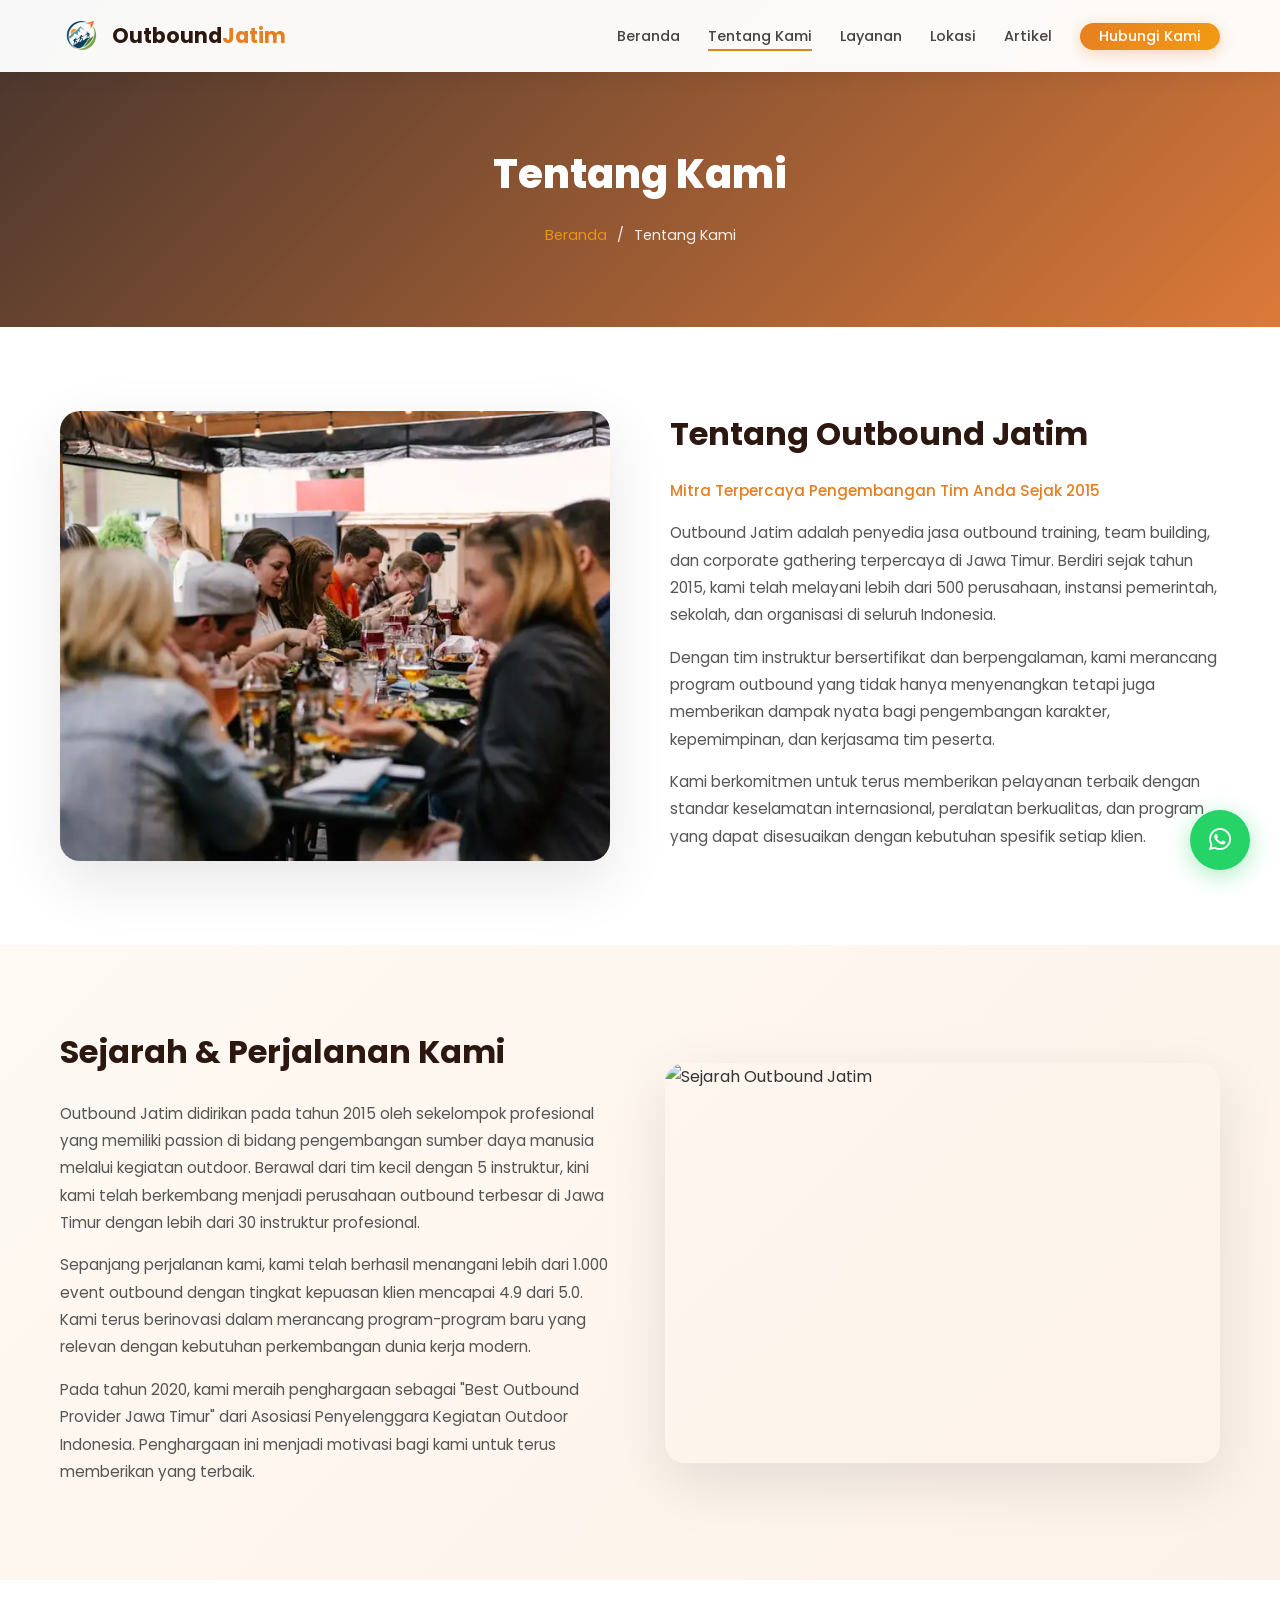
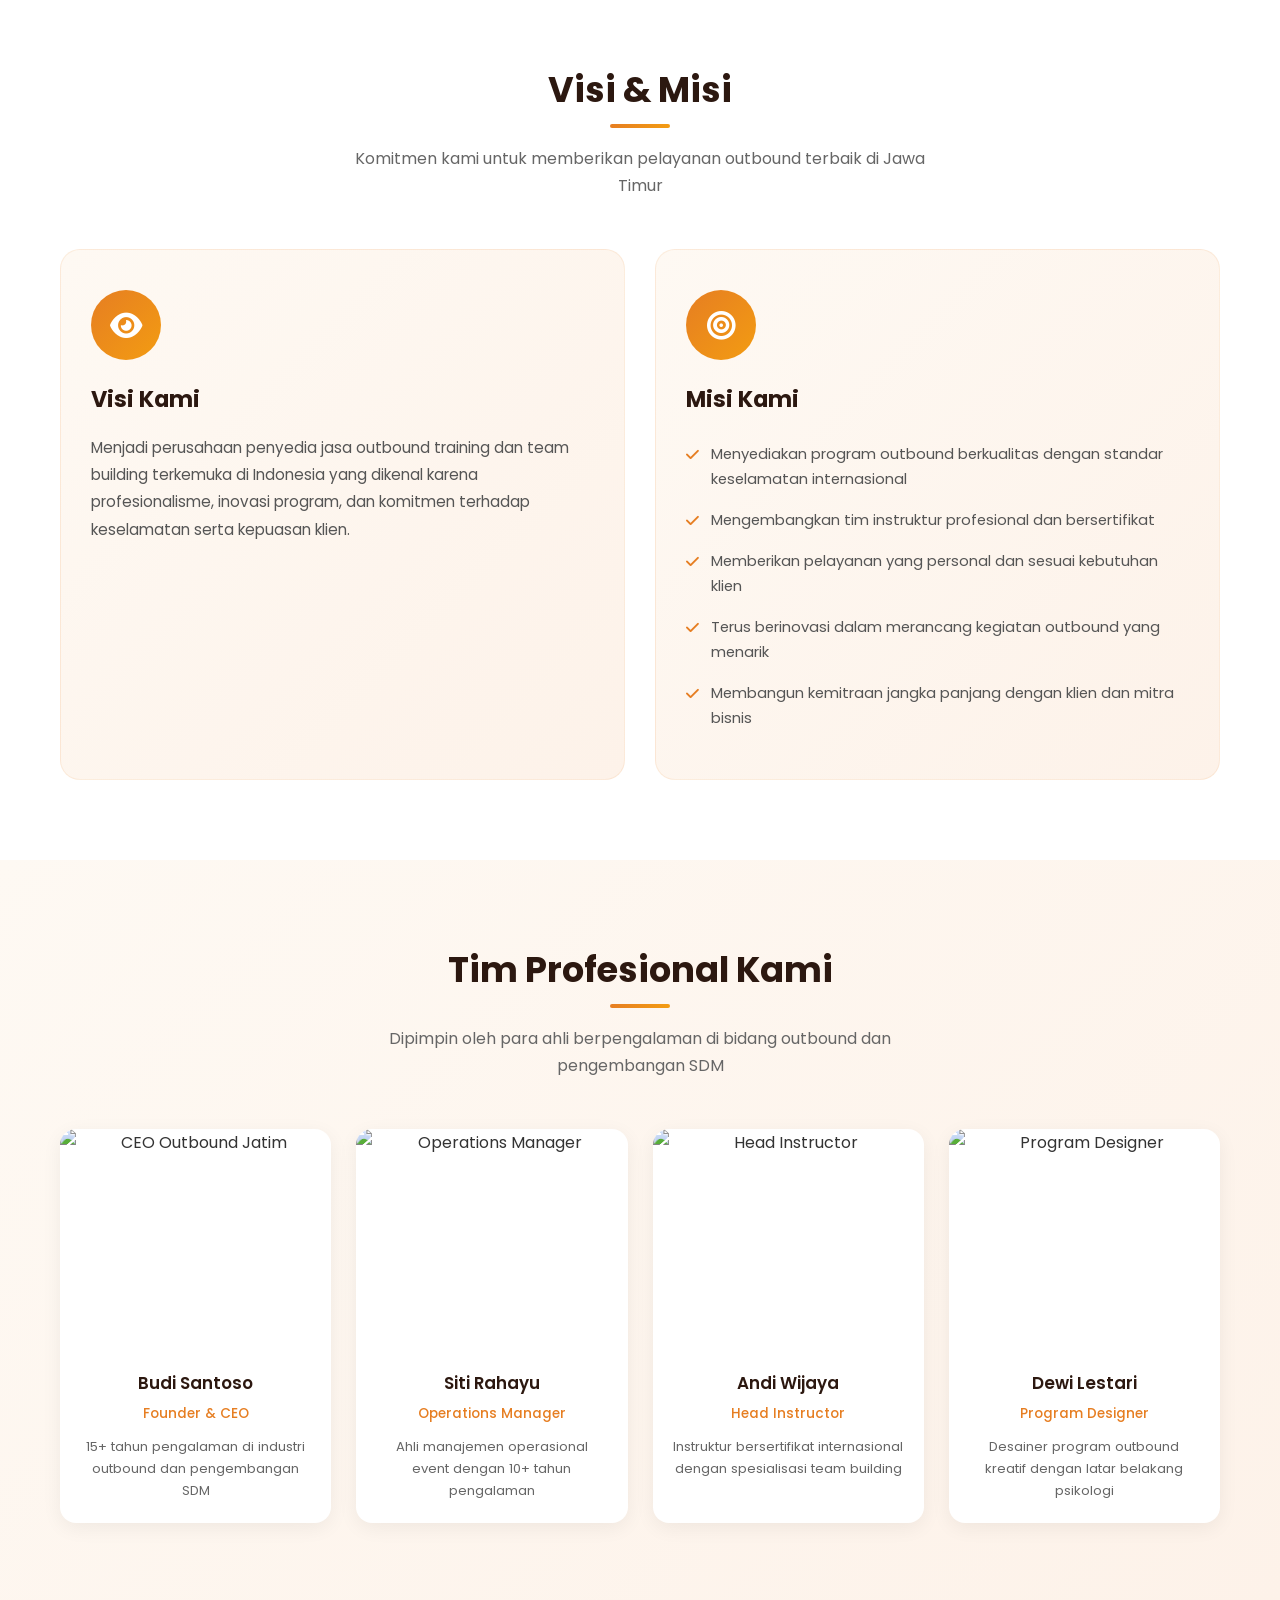
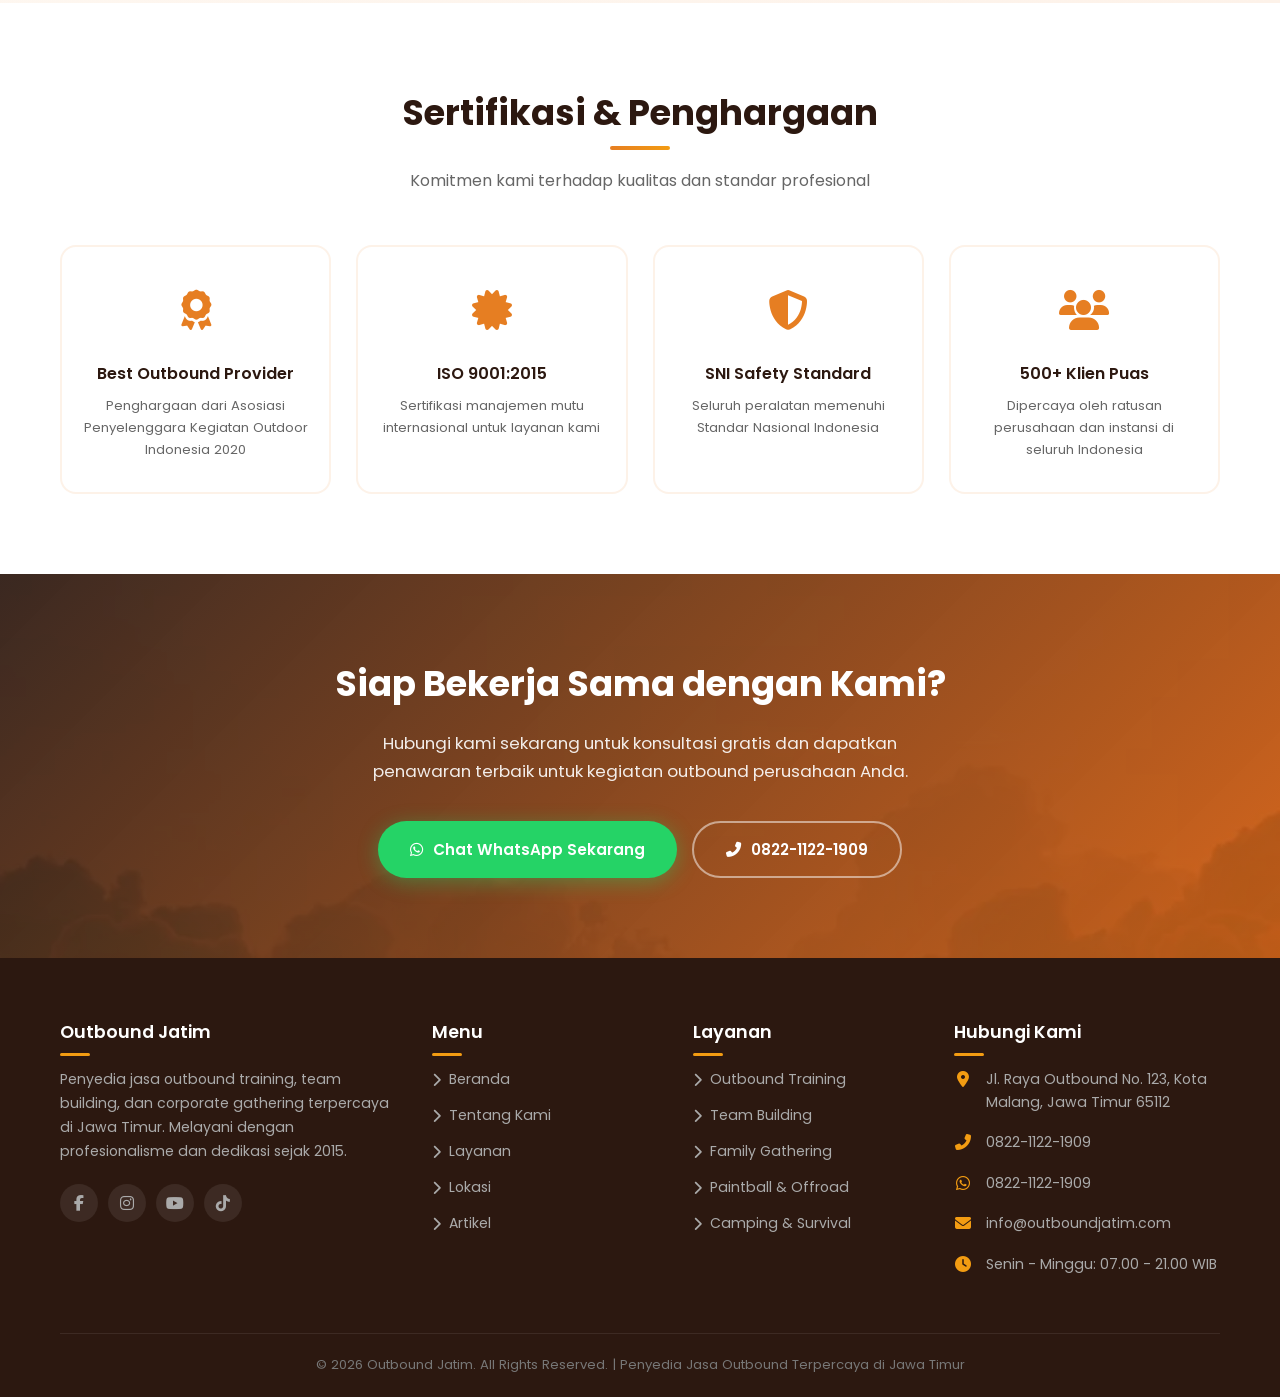
==== about.html @ 4c6f7a39 "Add files via upload" ====
<!DOCTYPE html>
<html lang="id">

<head>
    <meta charset="UTF-8">
    <meta name="viewport" content="width=device-width, initial-scale=1.0">
    <meta http-equiv="X-UA-Compatible" content="IE=edge">
    <title>Outbound Jatim - Penyedia Outbound Terpercaya di Jawa Timur 2026</title>

    <!-- SEO Meta Tags -->
    <meta name="description"
        content="Kenali lebih dekat Outbound Jatim, penyedia jasa outbound training, team building, dan gathering terpercaya di Jawa Timur sejak 2015. Tim profesional, fasilitas lengkap, harga kompetitif.">
    <meta name="keywords"
        content="tentang outbound jatim, profil perusahaan outbound, sejarah outbound jatim, tim instruktur outbound, outbound malang, outbound jawa timur">
    <meta name="author" content="Outbound Jatim">
    <meta name="robots" content="index, follow, max-snippet:-1, max-image-preview:large, max-video-preview:-1">
    <link rel="canonical" href="https://outboundjatim.web.id/about.html">

    <!-- Open Graph -->
    <meta property="og:type" content="website">
    <meta property="og:url" content="https://outboundjatim.web.id/about.html">
    <meta property="og:title" content="Tentang Kami - Outbound Jatim 2026">
    <meta property="og:description"
        content="Kenali lebih dekat Outbound Jatim, penyedia jasa outbound terpercaya di Jawa Timur.">
    <meta property="og:site_name" content="Outbound Jatim">
    <meta property="og:locale" content="id_ID">

    <!-- Geo Meta Tags -->
    <meta name="geo.region" content="ID-JI">
    <meta name="geo.placename" content="Jawa Timur">
    <meta name="geo.position" content="-7.7956;112.2421">
    <meta name="ICBM" content="-7.7956, 112.2421">

    
    <!-- PageSpeed Optimizations -->
    <link rel="dns-prefetch" href="https://fonts.googleapis.com">
    <link rel="dns-prefetch" href="https://fonts.gstatic.com">

    <!-- Google Fonts -->
    <link rel="preconnect" href="https://fonts.googleapis.com">
    <link rel="preconnect" href="https://fonts.gstatic.com" crossorigin>
    <link href="https://fonts.googleapis.com/css2?family=Poppins:wght@300;400;500;600;700;800;900&display=swap"
        rel="stylesheet">

    <!-- Font Awesome -->
    <link rel="stylesheet" href="https://cdnjs.cloudflare.com/ajax/libs/font-awesome/6.5.0/css/all.min.css">

    <style>
        /* ===== BASE STYLES (DESKTOP DEFAULT) ===== */
        *,
        *::before,
        *::after {
            margin: 0;
            padding: 0;
            box-sizing: border-box;
        }

        html {
            scroll-behavior: smooth;
            overflow-x: hidden;
        }

        body {
            font-family: 'Poppins', sans-serif;
            color: #333;
            line-height: 1.7;
            overflow-x: hidden;
            background: #fff;
        }

        img {
            max-width: 100%;
            height: auto;
            display: block;
        }

        a {
            text-decoration: none;
            color: inherit;
            transition: all 0.3s ease;
        }

        ul {
            list-style: none;
        }

        .container {
            max-width: 1200px;
            margin: 0 auto;
            padding: 0 20px;
        }

        .section-padding {
            padding: 80px 0;
        }

        .section-title {
            text-align: center;
            margin-bottom: 50px;
        }

        .section-title h2 {
            font-size: 2.2rem;
            font-weight: 700;
            color: #2c1810;
            margin-bottom: 10px;
            position: relative;
            display: inline-block;
        }

        .section-title h2::after {
            content: '';
            position: absolute;
            bottom: -8px;
            left: 50%;
            transform: translateX(-50%);
            width: 60px;
            height: 4px;
            background: linear-gradient(90deg, #e67e22, #f39c12);
            border-radius: 2px;
        }

        .section-title p {
            color: #666;
            font-size: 1rem;
            margin-top: 15px;
            max-width: 600px;
            margin-left: auto;
            margin-right: auto;
        }

        /* NAVBAR */
        .navbar {
            position: fixed;
            top: 0;
            left: 0;
            width: 100%;
            z-index: 1000;
            background: rgba(255, 255, 255, 0.97);
            backdrop-filter: blur(10px);
            box-shadow: 0 2px 20px rgba(0, 0, 0, 0.08);
        }

        .navbar .container {
            display: flex;
            justify-content: space-between;
            align-items: center;
            padding: 15px 20px;
            max-width: 1200px;
        }

        .navbar-brand {
            display: flex;
            align-items: center;
            gap: 10px;
        }

        .navbar-brand .logo-icon {
            width: 42px;
            height: 42px;
            background: linear-gradient(135deg, #e67e22, #f39c12);
            border-radius: 10px;
            display: flex;
            align-items: center;
            justify-content: center;
            color: #fff;
            font-size: 1.2rem;
        }

        .navbar-brand h1 {
            font-size: 1.3rem;
            font-weight: 700;
            color: #2c1810;
        }

        .navbar-brand h1 span {
            color: #e67e22;
        }

        .nav-links {
            display: flex;
            align-items: center;
            gap: 28px;
        }

        .nav-links a {
            font-size: 0.9rem;
            font-weight: 500;
            color: #444;
            position: relative;
            padding: 5px 0;
            white-space: nowrap;
        }

        .nav-links a::after {
            content: '';
            position: absolute;
            bottom: 0;
            left: 0;
            width: 0;
            height: 2px;
            background: #e67e22;
            transition: width 0.3s ease;
        }

        .nav-links a:hover::after,
        .nav-links a.active::after {
            width: 100%;
        }

        .nav-links a:hover {
            color: #e67e22;
        }

        .btn-hubungi {
            background: linear-gradient(135deg, #e67e22, #f39c12);
            color: #fff !important;
            padding: 12px 28px;
            border-radius: 50px;
            font-weight: 600;
            font-size: 0.9rem;
            box-shadow: 0 4px 15px rgba(230, 126, 34, 0.3);
            white-space: nowrap;
            display: inline-block;
            line-height: 1.2;
            min-width: 140px;
            text-align: center;
        }

        .btn-hubungi:hover {
            transform: translateY(-2px);
            box-shadow: 0 6px 20px rgba(230, 126, 34, 0.4);
        }

        .btn-hubungi::after {
            display: none !important;
        }

        .hamburger {
            display: none;
            flex-direction: column;
            cursor: pointer;
            gap: 5px;
            z-index: 1001;
        }

        .hamburger span {
            width: 25px;
            height: 3px;
            background: #2c1810;
            border-radius: 3px;
            transition: all 0.3s ease;
        }

        .hamburger.active span:nth-child(1) {
            transform: rotate(45deg) translate(5px, 6px);
        }

        .hamburger.active span:nth-child(2) {
            opacity: 0;
        }

        .hamburger.active span:nth-child(3) {
            transform: rotate(-45deg) translate(5px, -6px);
        }

        /* PAGE HERO */
        .page-hero {
            padding: 140px 0 80px;
            background: linear-gradient(135deg, rgba(44, 24, 16, 0.88), rgba(211, 84, 0, 0.78)), url('https://images.unsplash.com/photo-1529156069898-49953e39b3ac?w=1600') center/cover no-repeat;
            color: #fff;
            text-align: center;
        }

        .page-hero h1 {
            font-size: 2.5rem;
            font-weight: 800;
            margin-bottom: 15px;
        }

        .page-hero .breadcrumb {
            display: flex;
            justify-content: center;
            gap: 10px;
            font-size: 0.9rem;
            opacity: 0.9;
        }

        .page-hero .breadcrumb a {
            color: #f39c12;
        }

        .page-hero .breadcrumb span {
            color: #fff;
        }

        /* ABOUT CONTENT */
        .about-content {
            background: #fff;
        }

        .about-grid {
            display: grid;
            grid-template-columns: 1fr 1fr;
            gap: 60px;
            align-items: center;
        }

        .about-image {
            position: relative;
            border-radius: 20px;
            overflow: hidden;
            box-shadow: 0 20px 60px rgba(0, 0, 0, 0.1);
        }

        .about-image img {
            width: 100%;
            height: 450px;
            object-fit: cover;
        }

        .about-text h2 {
            font-size: 2rem;
            font-weight: 700;
            color: #2c1810;
            margin-bottom: 15px;
        }

        .about-text .subtitle {
            color: #e67e22;
            font-size: 0.95rem;
            font-weight: 500;
            margin-bottom: 15px;
        }

        .about-text p {
            color: #555;
            margin-bottom: 15px;
            font-size: 0.95rem;
            line-height: 1.8;
        }

        /* SEJARAH */
        .sejarah {
            background: linear-gradient(135deg, #fef9f3, #fdf2e9);
        }

        .sejarah-content {
            display: grid;
            grid-template-columns: 1fr 1fr;
            gap: 50px;
            align-items: center;
        }

        .sejarah-text h2 {
            font-size: 2rem;
            font-weight: 700;
            color: #2c1810;
            margin-bottom: 20px;
        }

        .sejarah-text p {
            color: #555;
            margin-bottom: 15px;
            font-size: 0.95rem;
            line-height: 1.8;
        }

        .sejarah-image img {
            width: 100%;
            height: 400px;
            object-fit: cover;
            border-radius: 20px;
            box-shadow: 0 20px 60px rgba(0, 0, 0, 0.1);
        }

        /* VISI MISI */
        .visi-misi {
            background: #fff;
        }

        .vm-grid {
            display: grid;
            grid-template-columns: 1fr 1fr;
            gap: 30px;
        }

        .vm-card {
            background: linear-gradient(135deg, #fef9f3, #fdf2e9);
            padding: 40px 30px;
            border-radius: 20px;
            border: 1px solid rgba(230, 126, 34, 0.1);
        }

        .vm-card .icon {
            width: 70px;
            height: 70px;
            background: linear-gradient(135deg, #e67e22, #f39c12);
            border-radius: 50%;
            display: flex;
            align-items: center;
            justify-content: center;
            color: #fff;
            font-size: 1.8rem;
            margin-bottom: 20px;
        }

        .vm-card h3 {
            font-size: 1.4rem;
            font-weight: 700;
            color: #2c1810;
            margin-bottom: 15px;
        }

        .vm-card p {
            color: #555;
            font-size: 0.95rem;
            line-height: 1.8;
        }

        .vm-card ul {
            margin-top: 15px;
        }

        .vm-card ul li {
            color: #555;
            font-size: 0.92rem;
            padding: 8px 0;
            padding-left: 25px;
            position: relative;
        }

        .vm-card ul li::before {
            content: '\f00c';
            font-family: 'Font Awesome 6 Free';
            font-weight: 900;
            position: absolute;
            left: 0;
            color: #e67e22;
        }

        /* TIM */
        .tim {
            background: linear-gradient(135deg, #fef9f3, #fdf2e9);
        }

        .tim-grid {
            display: grid;
            grid-template-columns: repeat(4, 1fr);
            gap: 25px;
        }

        .tim-card {
            background: #fff;
            border-radius: 16px;
            overflow: hidden;
            box-shadow: 0 5px 20px rgba(0, 0, 0, 0.06);
            text-align: center;
            transition: all 0.3s ease;
        }

        .tim-card:hover {
            transform: translateY(-8px);
            box-shadow: 0 15px 40px rgba(230, 126, 34, 0.15);
        }

        .tim-card .tim-image {
            height: 220px;
            overflow: hidden;
        }

        .tim-card .tim-image img {
            width: 100%;
            height: 100%;
            object-fit: cover;
            transition: transform 0.5s ease;
        }

        .tim-card:hover .tim-image img {
            transform: scale(1.05);
        }

        .tim-card .tim-info {
            padding: 20px;
        }

        .tim-card .tim-info h4 {
            font-size: 1.05rem;
            font-weight: 600;
            color: #2c1810;
            margin-bottom: 5px;
        }

        .tim-card .tim-info .role {
            color: #e67e22;
            font-size: 0.85rem;
            font-weight: 500;
            margin-bottom: 10px;
        }

        .tim-card .tim-info p {
            font-size: 0.82rem;
            color: #666;
        }

        /* SERTIFIKASI */
        .sertifikasi {
            background: #fff;
        }

        .sertif-grid {
            display: grid;
            grid-template-columns: repeat(4, 1fr);
            gap: 25px;
        }

        .sertif-card {
            background: #fff;
            padding: 30px 20px;
            border-radius: 16px;
            text-align: center;
            border: 2px solid rgba(230, 126, 34, 0.1);
            transition: all 0.3s ease;
        }

        .sertif-card:hover {
            border-color: #e67e22;
            transform: translateY(-5px);
            box-shadow: 0 10px 30px rgba(230, 126, 34, 0.1);
        }

        .sertif-card .icon {
            font-size: 2.5rem;
            color: #e67e22;
            margin-bottom: 15px;
        }

        .sertif-card h4 {
            font-size: 1rem;
            font-weight: 600;
            color: #2c1810;
            margin-bottom: 8px;
        }

        .sertif-card p {
            font-size: 0.82rem;
            color: #666;
        }

        /* CTA */
        .cta {
            background: linear-gradient(135deg, rgba(44, 24, 16, 0.92), rgba(211, 84, 0, 0.88)), url('assets/img/galeri/layanan-gathering.webp') center/cover no-repeat;
            color: #fff;
            text-align: center;
            padding: 80px 0;
        }

        .cta h2 {
            font-size: 2.2rem;
            font-weight: 700;
            margin-bottom: 15px;
        }

        .cta p {
            font-size: 1.05rem;
            opacity: 0.9;
            max-width: 600px;
            margin: 0 auto 35px;
        }

        .cta-buttons {
            display: flex;
            justify-content: center;
            gap: 15px;
            flex-wrap: wrap;
        }

        .btn-cta-wa {
            background: #25d366;
            color: #fff;
            padding: 14px 32px;
            border-radius: 50px;
            font-weight: 600;
            font-size: 0.95rem;
            display: inline-flex;
            align-items: center;
            gap: 10px;
            box-shadow: 0 4px 20px rgba(37, 211, 102, 0.4);
        }

        .btn-cta-wa:hover {
            transform: translateY(-3px);
            box-shadow: 0 8px 30px rgba(37, 211, 102, 0.5);
        }

        .btn-cta-call {
            background: transparent;
            color: #fff;
            padding: 14px 32px;
            border-radius: 50px;
            font-weight: 600;
            font-size: 0.95rem;
            display: inline-flex;
            align-items: center;
            gap: 10px;
            border: 2px solid rgba(255, 255, 255, 0.5);
        }

        .btn-cta-call:hover {
            background: rgba(255, 255, 255, 0.1);
            border-color: #fff;
            transform: translateY(-3px);
        }

        /* FOOTER */
        .footer {
            background: #2c1810;
            color: #ccc;
            padding: 60px 0 0;
        }

        .footer-grid {
            display: grid;
            grid-template-columns: 1.5fr 1fr 1fr 1.2fr;
            gap: 40px;
            padding-bottom: 40px;
            border-bottom: 1px solid rgba(255, 255, 255, 0.08);
        }

        .footer-col h3 {
            color: #fff;
            font-size: 1.1rem;
            font-weight: 600;
            margin-bottom: 20px;
            position: relative;
        }

        .footer-col h3::after {
            content: '';
            position: absolute;
            bottom: -8px;
            left: 0;
            width: 30px;
            height: 3px;
            background: #f39c12;
            border-radius: 2px;
        }

        .footer-about p {
            font-size: 0.88rem;
            line-height: 1.7;
            margin-bottom: 20px;
            color: #aaa;
        }

        .footer-social {
            display: flex;
            gap: 10px;
        }

        .footer-social a {
            width: 38px;
            height: 38px;
            border-radius: 50%;
            background: rgba(255, 255, 255, 0.08);
            display: flex;
            align-items: center;
            justify-content: center;
            color: #aaa;
        }

        .footer-social a:hover {
            background: #e67e22;
            color: #fff;
        }

        .footer-links li {
            margin-bottom: 12px;
        }

        .footer-links a {
            font-size: 0.88rem;
            color: #aaa;
            display: flex;
            align-items: center;
            gap: 8px;
        }

        .footer-links a:hover {
            color: #f39c12;
            padding-left: 5px;
        }

        .footer-contact li {
            display: flex;
            align-items: flex-start;
            gap: 14px;
            margin-bottom: 18px;
            font-size: 0.88rem;
            color: #aaa;
            line-height: 1.6;
        }

        .footer-contact li i {
            color: #f39c12;
            font-size: 1rem;
            flex-shrink: 0;
            margin-top: 3px;
            width: 18px;
            text-align: center;
        }

        .footer-contact li span,
        .footer-contact li a {
            color: #aaa;
            flex: 1;
        }

        .footer-contact li a:hover {
            color: #f39c12;
        }

        .footer-bottom {
            text-align: center;
            padding: 20px 0;
            font-size: 0.82rem;
            color: #777;
        }

        /* FLOATING */
        .floating-wa {
            position: fixed;
            bottom: 30px;
            right: 30px;
            z-index: 999;
            width: 60px;
            height: 60px;
            background: #25d366;
            border-radius: 50%;
            display: flex;
            align-items: center;
            justify-content: center;
            color: #fff;
            font-size: 1.6rem;
            box-shadow: 0 5px 25px rgba(37, 211, 102, 0.4);
            animation: pulse-wa 2s infinite;
        }

        .floating-wa:hover {
            transform: scale(1.1);
        }

        .floating-wa .tooltip {
            position: absolute;
            right: 70px;
            background: #333;
            color: #fff;
            padding: 8px 15px;
            border-radius: 8px;
            font-size: 0.78rem;
            white-space: nowrap;
            opacity: 0;
            pointer-events: none;
            transition: all 0.3s ease;
        }

        .floating-wa:hover .tooltip {
            opacity: 1;
        }

        @keyframes pulse-wa {
            0% {
                box-shadow: 0 0 0 0 rgba(37, 211, 102, 0.5);
            }

            70% {
                box-shadow: 0 0 0 15px rgba(37, 211, 102, 0);
            }

            100% {
                box-shadow: 0 0 0 0 rgba(37, 211, 102, 0);
            }
        }

        .floating-top {
            position: fixed;
            bottom: 100px;
            right: 35px;
            z-index: 999;
            width: 45px;
            height: 45px;
            background: linear-gradient(135deg, #e67e22, #f39c12);
            border-radius: 50%;
            display: flex;
            align-items: center;
            justify-content: center;
            color: #fff;
            font-size: 1rem;
            box-shadow: 0 4px 15px rgba(230, 126, 34, 0.3);
            opacity: 0;
            visibility: hidden;
            transition: all 0.3s ease;
            cursor: pointer;
            border: none;
        }

        .floating-top.visible {
            opacity: 1;
            visibility: visible;
        }

        .floating-top:hover {
            transform: translateY(-3px);
        }

        /* ===== RESPONSIVE TABLET ===== */
        @media (max-width: 1024px) {
            .tim-grid {
                grid-template-columns: repeat(2, 1fr);
            }

            .sertif-grid {
                grid-template-columns: repeat(2, 1fr);
            }

            .footer-grid {
                grid-template-columns: repeat(2, 1fr);
            }
        }

        /* ===== RESPONSIVE MOBILE (PERBAIKAN UTAMA DI SINI) ===== */
        @media (max-width: 768px) {
            .section-padding {
                padding: 60px 0;
            }

            .section-title h2 {
                font-size: 1.6rem;
            }

            /* Navbar Mobile */
            .nav-links {
                position: fixed;
                top: 0;
                right: -100%;
                width: 280px;
                height: 100vh;
                background: #fff;
                flex-direction: column;
                justify-content: center;
                align-items: center;
                gap: 22px;
                box-shadow: -5px 0 30px rgba(0, 0, 0, 0.1);
                transition: right 0.3s ease;
                z-index: 1000;
            }

            .nav-links.active {
                right: 0;
            }

            .nav-links a {
                font-size: 1rem;
            }

            .btn-hubungi {
                padding: 14px 32px;
                font-size: 1rem;
                margin-top: 10px;
                min-width: 160px;
            }

            .hamburger {
                display: flex;
            }

            .page-hero {
                padding: 120px 0 60px;
            }

            .page-hero h1 {
                font-size: 1.8rem;
            }

            /* --- PERBAIKAN 1: ABOUT SECTION (GAMBAR DI BAWAH TEKS) --- */
            .about-grid {
                display: flex !important;
                flex-direction: column !important;
                gap: 25px;
            }

            .about-text {
                order: 1 !important;
                /* Teks muncul pertama */
                width: 100%;
            }

            .about-image {
                order: 2 !important;
                /* Gambar muncul kedua (di bawah) */
                width: 100%;
            }

            .about-image img {
                height: 280px;
                width: 100%;
            }

            .about-text h2 {
                font-size: 1.5rem;
            }

            /* --- PERBAIKAN 2: SEJARAH SECTION (FOTO DI BAWAH TEKS) --- */
            .sejarah-content {
                display: flex !important;
                flex-direction: column !important;
                gap: 25px;
            }

            .sejarah-text {
                order: 1 !important;
                /* Teks muncul pertama */
                width: 100%;
            }

            .sejarah-image {
                order: 2 !important;
                /* Foto muncul kedua (di bawah) */
                width: 100%;
            }

            .sejarah-image img {
                height: 280px;
                width: 100%;
            }

            .sejarah-text h2 {
                font-size: 1.5rem;
            }

            /* --- PERBAIKAN 3: VISI MISI (RATA TENGAH) --- */
            .vm-grid {
                grid-template-columns: 1fr;
                gap: 20px;
            }

            .vm-card {
                text-align: center;
                padding: 30px 20px;
            }

            .vm-card .icon {
                margin: 0 auto 20px auto;
            }

            .vm-card h3,
            .vm-card p {
                text-align: center;
            }

            .vm-card ul {
                text-align: left;
                display: inline-block;
                margin: 15px auto 0 auto;
                padding: 0;
            }

            /* --- PERBAIKAN 4: TIM (2 KOLOM, FONT PAS) --- */
            .tim-grid {
                grid-template-columns: repeat(2, 1fr);
                gap: 15px;
            }

            .tim-card {
                width: 100%;
                overflow: hidden;
            }

            .tim-card .tim-image {
                height: 180px;
            }

            .tim-card .tim-info {
                padding: 15px 12px;
            }

            .tim-card .tim-info h4 {
                font-size: 0.92rem;
                line-height: 1.3;
                margin-bottom: 4px;
            }

            .tim-card .tim-info .role {
                font-size: 0.75rem;
                margin-bottom: 8px;
            }

            .tim-card .tim-info p {
                font-size: 0.72rem;
                line-height: 1.4;
            }

            /* --- PERBAIKAN 5: SERTIFIKASI (2 KOLOM, FONT PAS) --- */
            .sertif-grid {
                grid-template-columns: repeat(2, 1fr);
                gap: 15px;
            }

            .sertif-card {
                padding: 25px 15px;
            }

            .sertif-card .icon {
                font-size: 2rem;
                margin-bottom: 12px;
            }

            .sertif-card h4 {
                font-size: 0.88rem;
                margin-bottom: 6px;
                line-height: 1.3;
            }

            .sertif-card p {
                font-size: 0.75rem;
                line-height: 1.4;
            }

            /* Footer & Floating Mobile */
            .footer-grid {
                grid-template-columns: 1fr;
                gap: 30px;
            }

            .cta h2 {
                font-size: 1.5rem;
            }

            .floating-wa {
                bottom: 20px;
                right: 20px;
                width: 55px;
                height: 55px;
                font-size: 1.4rem;
            }

            .floating-top {
                bottom: 85px;
                right: 25px;
                width: 40px;
                height: 40px;
            }
        }

        /* Penyesuaian Layar Sangat Kecil */
        @media (max-width: 480px) {
            .page-hero h1 {
                font-size: 1.5rem;
            }

            .cta-buttons {
                flex-direction: column;
                align-items: center;
            }

            .btn-cta-wa,
            .btn-cta-call {
                width: 100%;
                max-width: 280px;
                justify-content: center;
            }

            .tim-card .tim-image {
                height: 160px;
            }

            .tim-card .tim-info h4 {
                font-size: 0.85rem;
            }

            .tim-card .tim-info .role {
                font-size: 0.7rem;
            }

            .tim-card .tim-info p {
                font-size: 0.68rem;
            }

            .sertif-card .icon {
                font-size: 1.8rem;
            }

            .sertif-card h4 {
                font-size: 0.82rem;
            }

            .sertif-card p {
                font-size: 0.7rem;
            }
        }

        .nav-overlay {
            position: fixed;
            top: 0;
            left: 0;
            width: 100%;
            height: 100%;
            background: rgba(0, 0, 0, 0.5);
            z-index: 999;
            opacity: 0;
            visibility: hidden;
            transition: all 0.3s ease;
        }

        .nav-overlay.active {
            opacity: 1;
            visibility: visible;
        }
    </style>
</head>

<body>

    <!-- NAVBAR -->
    <nav class="navbar">
        <div class="container">
            <a href="index.html" class="navbar-brand">
                <img src="assets/img/logo-outbound-jatim.webp" alt="Logo Outbound Jatim" style="height: 42px; width: auto; object-fit: contain;">
                <h1>Outbound<span>Jatim</span></h1>
            </a>
            <ul class="nav-links" id="navLinks">
                <li><a href="index.html">Beranda</a></li>
                <li><a href="about.html" class="active">Tentang Kami</a></li>
                <li><a href="layanan.html">Layanan</a></li>
                <li><a href="lokasi.html">Lokasi</a></li>
                <li><a href="artikel.html">Artikel</a></li>
                <li><a href="https://wa.me/6282211221909" class="btn-hubungi" target="_blank" rel="noopener">Hubungi
                        Kami</a></li>
            </ul>
            <div class="hamburger" id="hamburger"><span></span><span></span><span></span></div>
        </div>
    </nav>
    <div class="nav-overlay" id="navOverlay"></div>

    <!-- PAGE HERO -->
    <section class="page-hero">
        <div class="container">
            <h1>Tentang Kami</h1>
            <div class="breadcrumb">
                <a href="index.html">Beranda</a>
                <span>/</span>
                <span>Tentang Kami</span>
            </div>
        </div>
    </section>

    <!-- ABOUT CONTENT -->
    <section class="about-content section-padding">
        <div class="container">
            <div class="about-grid">
                <div class="about-image">
                    <img src="assets/img/galeri/layanan-team-building.webp"
                        alt="Tim Outbound Jatim" loading="lazy">
                </div>
                <div class="about-text">
                    <h2>Tentang Outbound Jatim</h2>
                    <p class="subtitle">Mitra Terpercaya Pengembangan Tim Anda Sejak 2015</p>
                    <p>Outbound Jatim adalah penyedia jasa outbound training, team building, dan corporate gathering
                        terpercaya di Jawa Timur. Berdiri sejak tahun 2015, kami telah melayani lebih dari 500
                        perusahaan, instansi pemerintah, sekolah, dan organisasi di seluruh Indonesia.</p>
                    <p>Dengan tim instruktur bersertifikat dan berpengalaman, kami merancang program outbound yang tidak
                        hanya menyenangkan tetapi juga memberikan dampak nyata bagi pengembangan karakter, kepemimpinan,
                        dan kerjasama tim peserta.</p>
                    <p>Kami berkomitmen untuk terus memberikan pelayanan terbaik dengan standar keselamatan
                        internasional, peralatan berkualitas, dan program yang dapat disesuaikan dengan kebutuhan
                        spesifik setiap klien.</p>
                </div>
            </div>
        </div>
    </section>

    <!-- SEJARAH -->
    <section class="sejarah section-padding">
        <div class="container">
            <div class="sejarah-content">
                <div class="sejarah-text">
                    <h2>Sejarah & Perjalanan Kami</h2>
                    <p>Outbound Jatim didirikan pada tahun 2015 oleh sekelompok profesional yang memiliki passion di
                        bidang pengembangan sumber daya manusia melalui kegiatan outdoor. Berawal dari tim kecil dengan
                        5 instruktur, kini kami telah berkembang menjadi perusahaan outbound terbesar di Jawa Timur
                        dengan lebih dari 30 instruktur profesional.</p>
                    <p>Sepanjang perjalanan kami, kami telah berhasil menangani lebih dari 1.000 event outbound dengan
                        tingkat kepuasan klien mencapai 4.9 dari 5.0. Kami terus berinovasi dalam merancang
                        program-program baru yang relevan dengan kebutuhan perkembangan dunia kerja modern.</p>
                    <p>Pada tahun 2020, kami meraih penghargaan sebagai "Best Outbound Provider Jawa Timur" dari
                        Asosiasi Penyelenggara Kegiatan Outdoor Indonesia. Penghargaan ini menjadi motivasi bagi kami
                        untuk terus memberikan yang terbaik.</p>
                </div>
                <div class="sejarah-image">
                    <img src="https://images.unsplash.com/photo-1517483000871-1dbf64a6e1c6?w=800"
                        alt="Sejarah Outbound Jatim" loading="lazy">
                </div>
            </div>
        </div>
    </section>

    <!-- VISI MISI -->
    <section class="visi-misi section-padding">
        <div class="container">
            <div class="section-title">
                <h2>Visi & Misi</h2>
                <p>Komitmen kami untuk memberikan pelayanan outbound terbaik di Jawa Timur</p>
            </div>
            <div class="vm-grid">
                <div class="vm-card">
                    <div class="icon"><i class="fas fa-eye"></i></div>
                    <h3>Visi Kami</h3>
                    <p>Menjadi perusahaan penyedia jasa outbound training dan team building terkemuka di Indonesia yang
                        dikenal karena profesionalisme, inovasi program, dan komitmen terhadap keselamatan serta
                        kepuasan klien.</p>
                </div>
                <div class="vm-card">
                    <div class="icon"><i class="fas fa-bullseye"></i></div>
                    <h3>Misi Kami</h3>
                    <ul>
                        <li>Menyediakan program outbound berkualitas dengan standar keselamatan internasional</li>
                        <li>Mengembangkan tim instruktur profesional dan bersertifikat</li>
                        <li>Memberikan pelayanan yang personal dan sesuai kebutuhan klien</li>
                        <li>Terus berinovasi dalam merancang kegiatan outbound yang menarik</li>
                        <li>Membangun kemitraan jangka panjang dengan klien dan mitra bisnis</li>
                    </ul>
                </div>
            </div>
        </div>
    </section>

    <!-- TIM -->
    <section class="tim section-padding">
        <div class="container">
            <div class="section-title">
                <h2>Tim Profesional Kami</h2>
                <p>Dipimpin oleh para ahli berpengalaman di bidang outbound dan pengembangan SDM</p>
            </div>
            <div class="tim-grid">
                <div class="tim-card">
                    <div class="tim-image">
                        <img src="https://images.unsplash.com/photo-1560250097-0b93528c311a?w=400"
                            alt="CEO Outbound Jatim" loading="lazy">
                    </div>
                    <div class="tim-info">
                        <h4>Budi Santoso</h4>
                        <p class="role">Founder & CEO</p>
                        <p>15+ tahun pengalaman di industri outbound dan pengembangan SDM</p>
                    </div>
                </div>
                <div class="tim-card">
                    <div class="tim-image">
                        <img src="https://images.unsplash.com/photo-1573496359142-b8d87734a5a2?w=400"
                            alt="Operations Manager" loading="lazy">
                    </div>
                    <div class="tim-info">
                        <h4>Siti Rahayu</h4>
                        <p class="role">Operations Manager</p>
                        <p>Ahli manajemen operasional event dengan 10+ tahun pengalaman</p>
                    </div>
                </div>
                <div class="tim-card">
                    <div class="tim-image">
                        <img src="https://images.unsplash.com/photo-1507003211169-0a1dd7228f2d?w=400"
                            alt="Head Instructor" loading="lazy">
                    </div>
                    <div class="tim-info">
                        <h4>Andi Wijaya</h4>
                        <p class="role">Head Instructor</p>
                        <p>Instruktur bersertifikat internasional dengan spesialisasi team building</p>
                    </div>
                </div>
                <div class="tim-card">
                    <div class="tim-image">
                        <img src="https://images.unsplash.com/photo-1580489944761-15a19d654956?w=400"
                            alt="Program Designer" loading="lazy">
                    </div>
                    <div class="tim-info">
                        <h4>Dewi Lestari</h4>
                        <p class="role">Program Designer</p>
                        <p>Desainer program outbound kreatif dengan latar belakang psikologi</p>
                    </div>
                </div>
            </div>
        </div>
    </section>

    <!-- SERTIFIKASI -->
    <section class="sertifikasi section-padding">
        <div class="container">
            <div class="section-title">
                <h2>Sertifikasi & Penghargaan</h2>
                <p>Komitmen kami terhadap kualitas dan standar profesional</p>
            </div>
            <div class="sertif-grid">
                <div class="sertif-card">
                    <div class="icon"><i class="fas fa-award"></i></div>
                    <h4>Best Outbound Provider</h4>
                    <p>Penghargaan dari Asosiasi Penyelenggara Kegiatan Outdoor Indonesia 2020</p>
                </div>
                <div class="sertif-card">
                    <div class="icon"><i class="fas fa-certificate"></i></div>
                    <h4>ISO 9001:2015</h4>
                    <p>Sertifikasi manajemen mutu internasional untuk layanan kami</p>
                </div>
                <div class="sertif-card">
                    <div class="icon"><i class="fas fa-shield-alt"></i></div>
                    <h4>SNI Safety Standard</h4>
                    <p>Seluruh peralatan memenuhi Standar Nasional Indonesia</p>
                </div>
                <div class="sertif-card">
                    <div class="icon"><i class="fas fa-users"></i></div>
                    <h4>500+ Klien Puas</h4>
                    <p>Dipercaya oleh ratusan perusahaan dan instansi di seluruh Indonesia</p>
                </div>
            </div>
        </div>
    </section>

    <!-- CTA -->
    <section class="cta">
        <div class="container">
            <h2>Siap Bekerja Sama dengan Kami?</h2>
            <p>Hubungi kami sekarang untuk konsultasi gratis dan dapatkan penawaran terbaik untuk kegiatan outbound
                perusahaan Anda.</p>
            <div class="cta-buttons">
                <a href="https://wa.me/6282211221909?text=Halo%20Outbound%20Jatim%2C%20saya%20ingin%20konsultasi"
                    class="btn-cta-wa" target="_blank" rel="noopener">
                    <i class="fab fa-whatsapp"></i> Chat WhatsApp Sekarang
                </a>
                <a href="tel:+6282211221909" class="btn-cta-call">
                    <i class="fas fa-phone-alt"></i> 0822-1122-1909
                </a>
            </div>
        </div>
    </section>

    <!-- FOOTER -->
    <footer class="footer">
        <div class="container">
            <div class="footer-grid">
                <div class="footer-col footer-about">
                    <h3>Outbound Jatim</h3>
                    <p>Penyedia jasa outbound training, team building, dan corporate gathering terpercaya di Jawa Timur.
                        Melayani dengan profesionalisme dan dedikasi sejak 2015.</p>
                    <div class="footer-social">
                        <a href="#" aria-label="Facebook"><i class="fab fa-facebook-f"></i></a>
                        <a href="#" aria-label="Instagram"><i class="fab fa-instagram"></i></a>
                        <a href="#" aria-label="YouTube"><i class="fab fa-youtube"></i></a>
                        <a href="#" aria-label="TikTok"><i class="fab fa-tiktok"></i></a>
                    </div>
                </div>
                <div class="footer-col">
                    <h3>Menu</h3>
                    <ul class="footer-links">
                        <li><a href="index.html"><i class="fas fa-chevron-right"></i> Beranda</a></li>
                        <li><a href="about.html"><i class="fas fa-chevron-right"></i> Tentang Kami</a></li>
                        <li><a href="layanan.html"><i class="fas fa-chevron-right"></i> Layanan</a></li>
                        <li><a href="lokasi.html"><i class="fas fa-chevron-right"></i> Lokasi</a></li>
                        <li><a href="artikel.html"><i class="fas fa-chevron-right"></i> Artikel</a></li>
                    </ul>
                </div>
                <div class="footer-col">
                    <h3>Layanan</h3>
                    <ul class="footer-links">
                        <li><a href="layanan.html"><i class="fas fa-chevron-right"></i> Outbound Training</a></li>
                        <li><a href="layanan.html"><i class="fas fa-chevron-right"></i> Team Building</a></li>
                        <li><a href="layanan.html"><i class="fas fa-chevron-right"></i> Family Gathering</a></li>
                        <li><a href="layanan.html"><i class="fas fa-chevron-right"></i> Paintball & Offroad</a></li>
                        <li><a href="layanan.html"><i class="fas fa-chevron-right"></i> Camping & Survival</a></li>
                    </ul>
                </div>
                <div class="footer-col">
                    <h3>Hubungi Kami</h3>
                    <ul class="footer-contact">
                        <li>
                            <i class="fas fa-map-marker-alt"></i>
                            <span>Jl. Raya Outbound No. 123, Kota Malang, Jawa Timur 65112</span>
                        </li>
                        <li>
                            <i class="fas fa-phone-alt"></i>
                            <a href="tel:+6282211221909">0822-1122-1909</a>
                        </li>
                        <li>
                            <i class="fab fa-whatsapp"></i>
                            <a href="https://wa.me/6282211221909" target="_blank" rel="noopener">0822-1122-1909</a>
                        </li>
                        <li>
                            <i class="fas fa-envelope"></i>
                            <a href="mailto:info@outboundjatim.com">info@outboundjatim.com</a>
                        </li>
                        <li>
                            <i class="fas fa-clock"></i>
                            <span>Senin - Minggu: 07.00 - 21.00 WIB</span>
                        </li>
                    </ul>
                </div>
            </div>
            <div class="footer-bottom">
                <p>&copy; 2026 Outbound Jatim. All Rights Reserved. | Penyedia Jasa Outbound Terpercaya di Jawa Timur
                </p>
            </div>
        </div>
    </footer>

    <!-- FLOATING BUTTONS -->
    <a href="https://wa.me/6282211221909?text=Halo%20Outbound%20Jatim" class="floating-wa" target="_blank"
        rel="noopener" aria-label="Chat WhatsApp">
        <i class="fab fa-whatsapp"></i>
        <span class="tooltip">Chat dengan kami!</span>
    </a>
    <button class="floating-top" id="floatingTop" aria-label="Kembali ke atas">
        <i class="fas fa-chevron-up"></i>
    </button>

    <script>
        const hamburger = document.getElementById('hamburger');
        const navLinks = document.getElementById('navLinks');
        const navOverlay = document.getElementById('navOverlay');
        hamburger.addEventListener('click', () => { hamburger.classList.toggle('active'); navLinks.classList.toggle('active'); navOverlay.classList.toggle('active'); document.body.style.overflow = navLinks.classList.contains('active') ? 'hidden' : ''; });
        navOverlay.addEventListener('click', () => { hamburger.classList.remove('active'); navLinks.classList.remove('active'); navOverlay.classList.remove('active'); document.body.style.overflow = ''; });
        document.querySelectorAll('.nav-links a').forEach(link => { link.addEventListener('click', () => { hamburger.classList.remove('active'); navLinks.classList.remove('active'); navOverlay.classList.remove('active'); document.body.style.overflow = ''; }); });

        const floatingTop = document.getElementById('floatingTop');
        window.addEventListener('scroll', () => { if (window.scrollY > 500) floatingTop.classList.add('visible'); else floatingTop.classList.remove('visible'); });
        floatingTop.addEventListener('click', () => { window.scrollTo({ top: 0, behavior: 'smooth' }); });

        window.addEventListener('scroll', () => { const navbar = document.querySelector('.navbar'); if (window.scrollY > 50) navbar.style.boxShadow = '0 4px 30px rgba(0,0,0,0.12)'; else navbar.style.boxShadow = '0 2px 20px rgba(0,0,0,0.08)'; });
    </script>
</body>

</html>
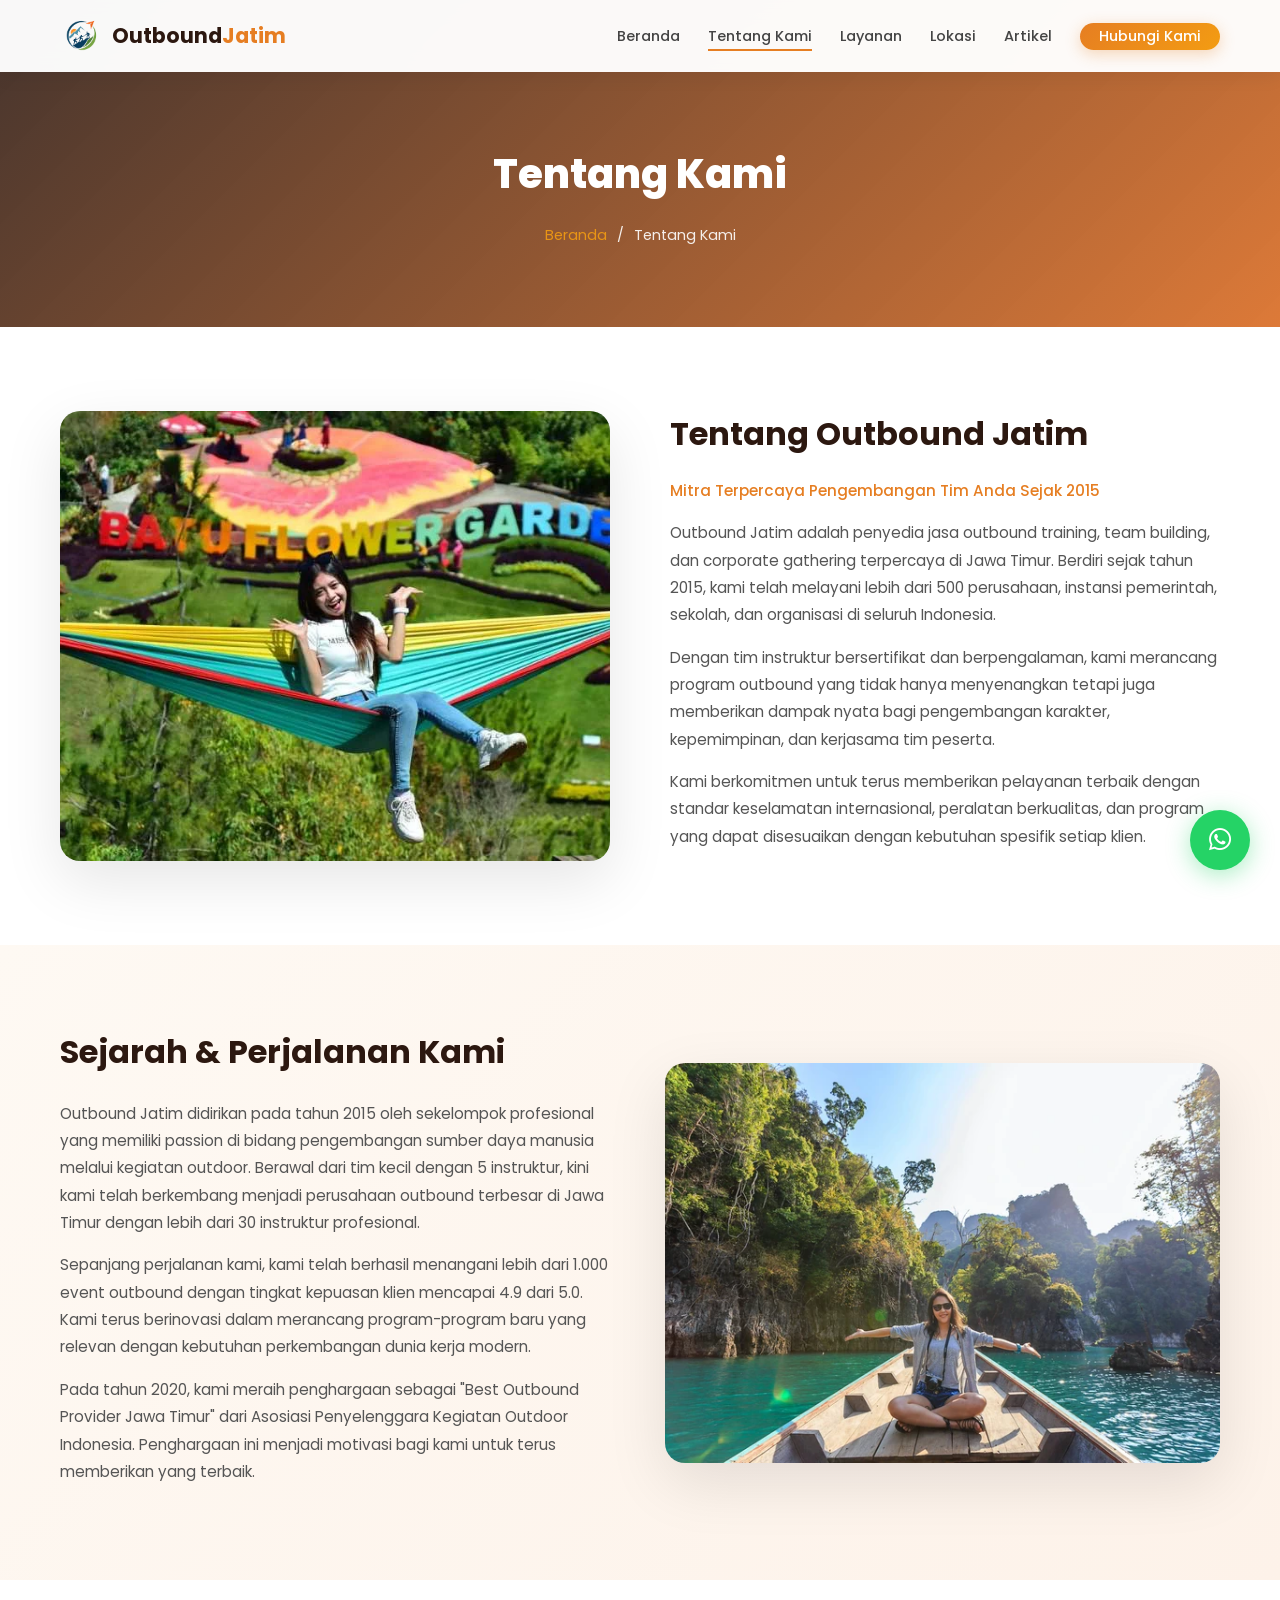
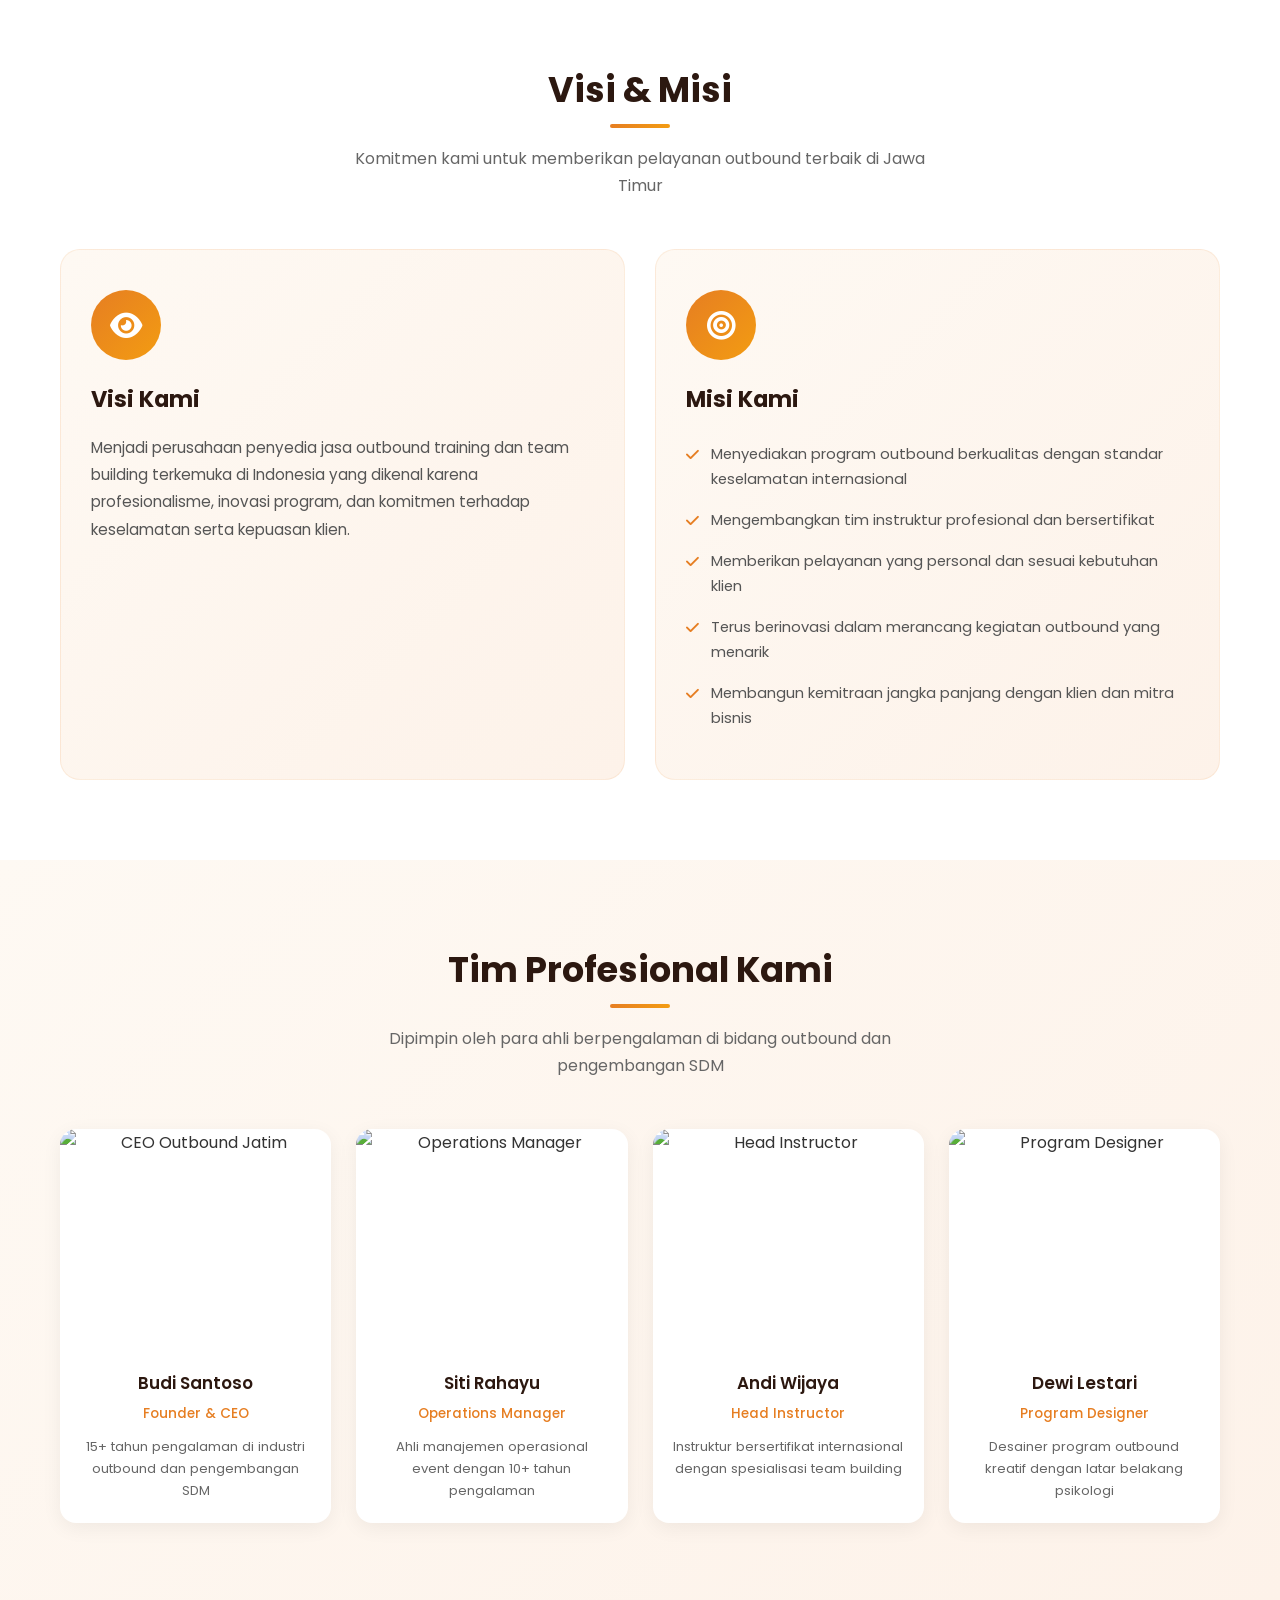
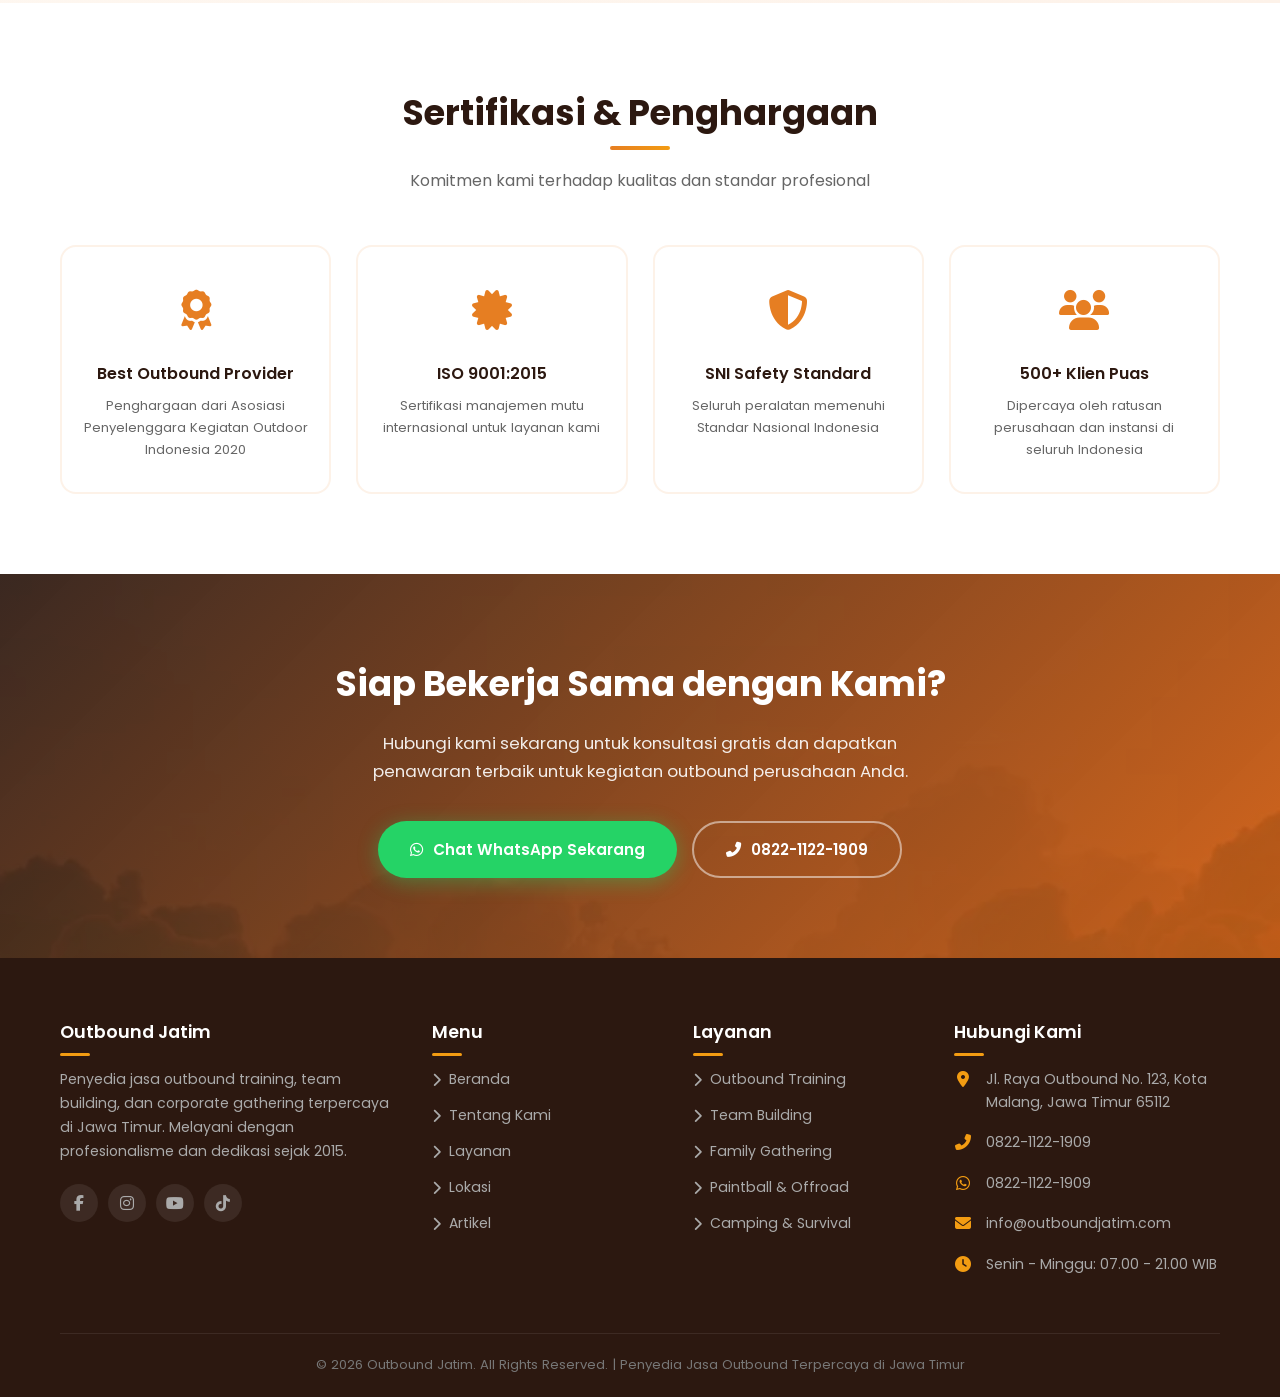
==== commit 9e552873: "Add files via upload" ====
--- a/about.html
+++ b/about.html
@@ -22,7 +22,7 @@
     <meta property="og:title" content="Tentang Kami - Outbound Jatim 2026">
     <meta property="og:description"
         content="Kenali lebih dekat Outbound Jatim, penyedia jasa outbound terpercaya di Jawa Timur.">
-    <meta property="og:site_name" content="Outbound Jatim">
+    <meta property="og:site_name" content="Outbound Jatim">
     <meta property="og:locale" content="id_ID">
 
     <!-- Geo Meta Tags -->
@@ -31,11 +31,11 @@
     <meta name="geo.position" content="-7.7956;112.2421">
     <meta name="ICBM" content="-7.7956, 112.2421">
 
-    
-    <!-- PageSpeed Optimizations -->
-    <link rel="dns-prefetch" href="https://fonts.googleapis.com">
-    <link rel="dns-prefetch" href="https://fonts.gstatic.com">
-
+
+    <!-- PageSpeed Optimizations -->
+    <link rel="dns-prefetch" href="https://fonts.googleapis.com">
+    <link rel="dns-prefetch" href="https://fonts.gstatic.com">
+
     <!-- Google Fonts -->
     <link rel="preconnect" href="https://fonts.googleapis.com">
     <link rel="preconnect" href="https://fonts.gstatic.com" crossorigin>
@@ -1125,7 +1125,8 @@
     <nav class="navbar">
         <div class="container">
             <a href="index.html" class="navbar-brand">
-                <img src="assets/img/logo-outbound-jatim.webp" alt="Logo Outbound Jatim" style="height: 42px; width: auto; object-fit: contain;">
+                <img src="assets/img/logo-outbound-jatim.webp" alt="Logo Outbound Jatim"
+                    style="height: 42px; width: auto; object-fit: contain;">
                 <h1>Outbound<span>Jatim</span></h1>
             </a>
             <ul class="nav-links" id="navLinks">
@@ -1159,8 +1160,7 @@
         <div class="container">
             <div class="about-grid">
                 <div class="about-image">
-                    <img src="assets/img/galeri/layanan-team-building.webp"
-                        alt="Tim Outbound Jatim" loading="lazy">
+                    <img src="assets/img/batu-flower-garden.webp" alt="Tim Outbound Jatim" loading="lazy">
                 </div>
                 <div class="about-text">
                     <h2>Tentang Outbound Jatim</h2>
@@ -1197,8 +1197,7 @@
                         untuk terus memberikan yang terbaik.</p>
                 </div>
                 <div class="sejarah-image">
-                    <img src="https://images.unsplash.com/photo-1517483000871-1dbf64a6e1c6?w=800"
-                        alt="Sejarah Outbound Jatim" loading="lazy">
+                    <img src="assets/img/wisata-bernuansa-alam.webp" alt="Sejarah Outbound Jatim" loading="lazy">
                 </div>
             </div>
         </div>
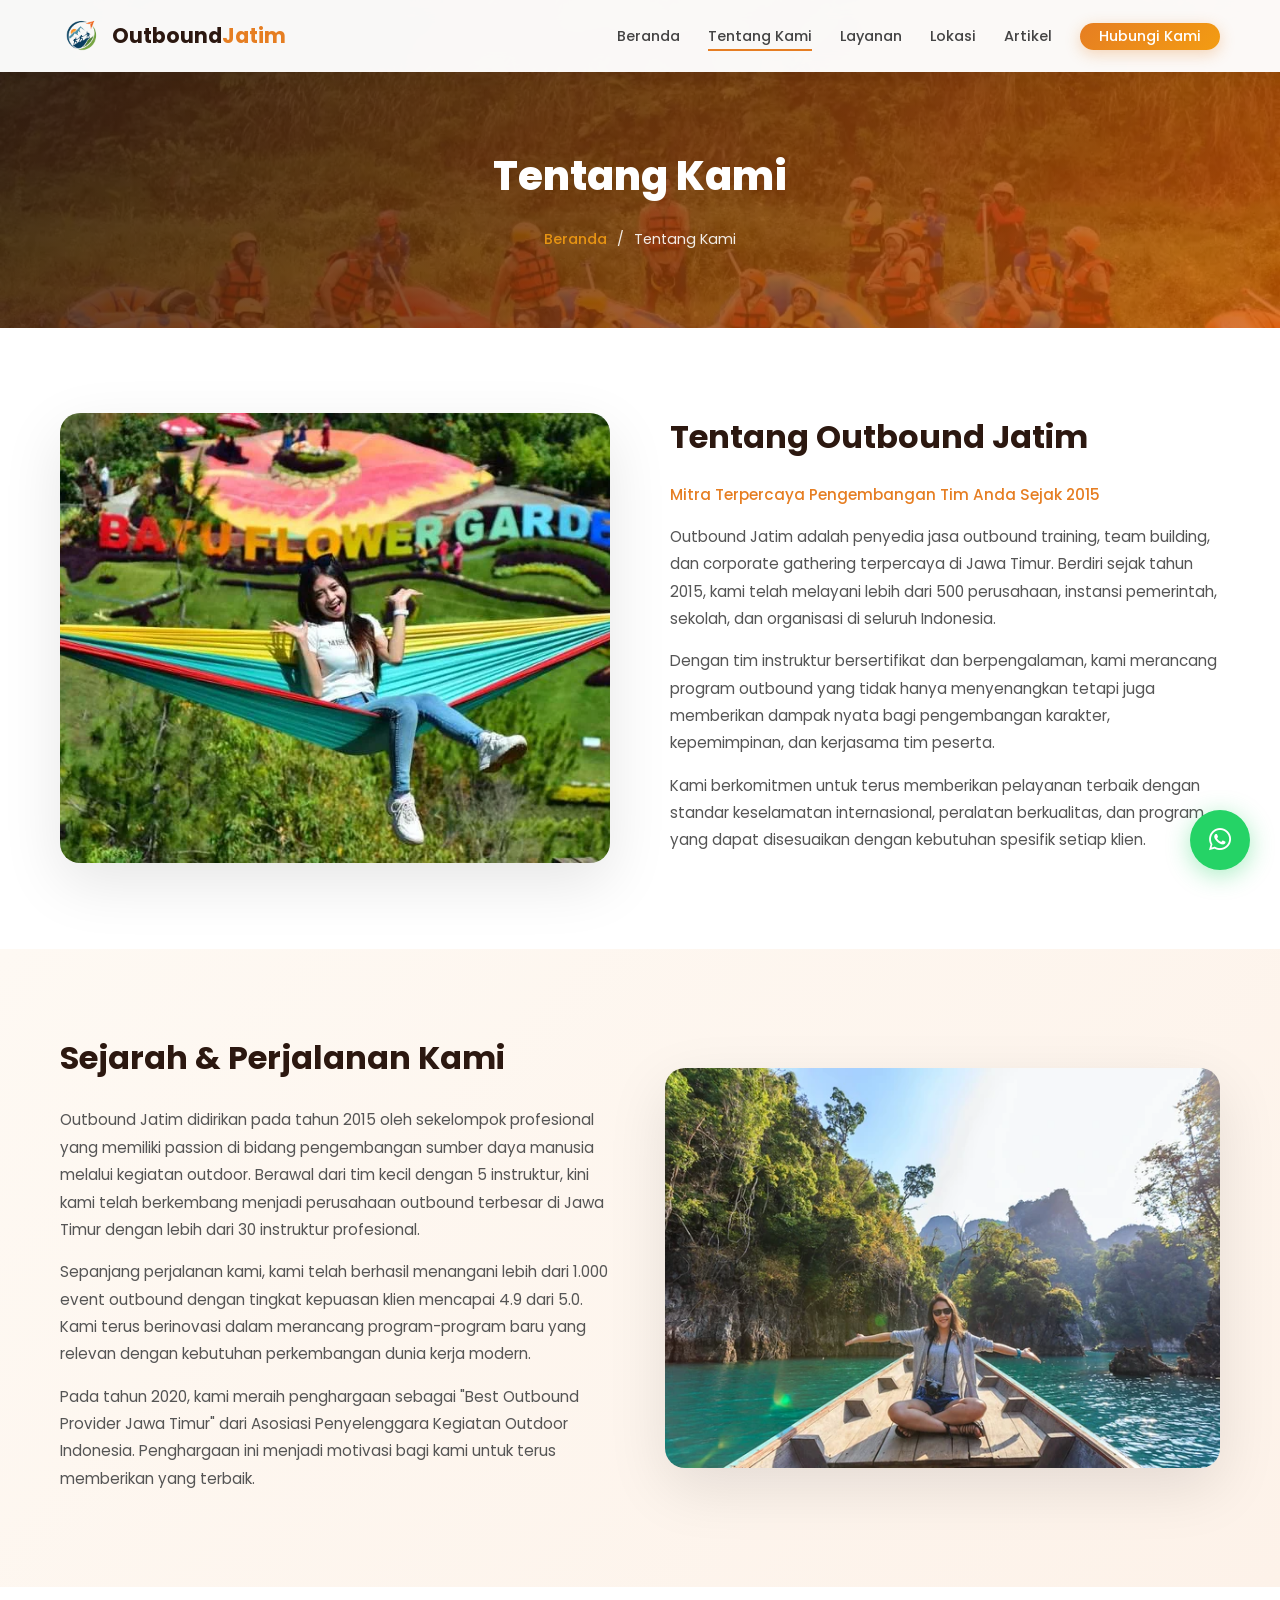
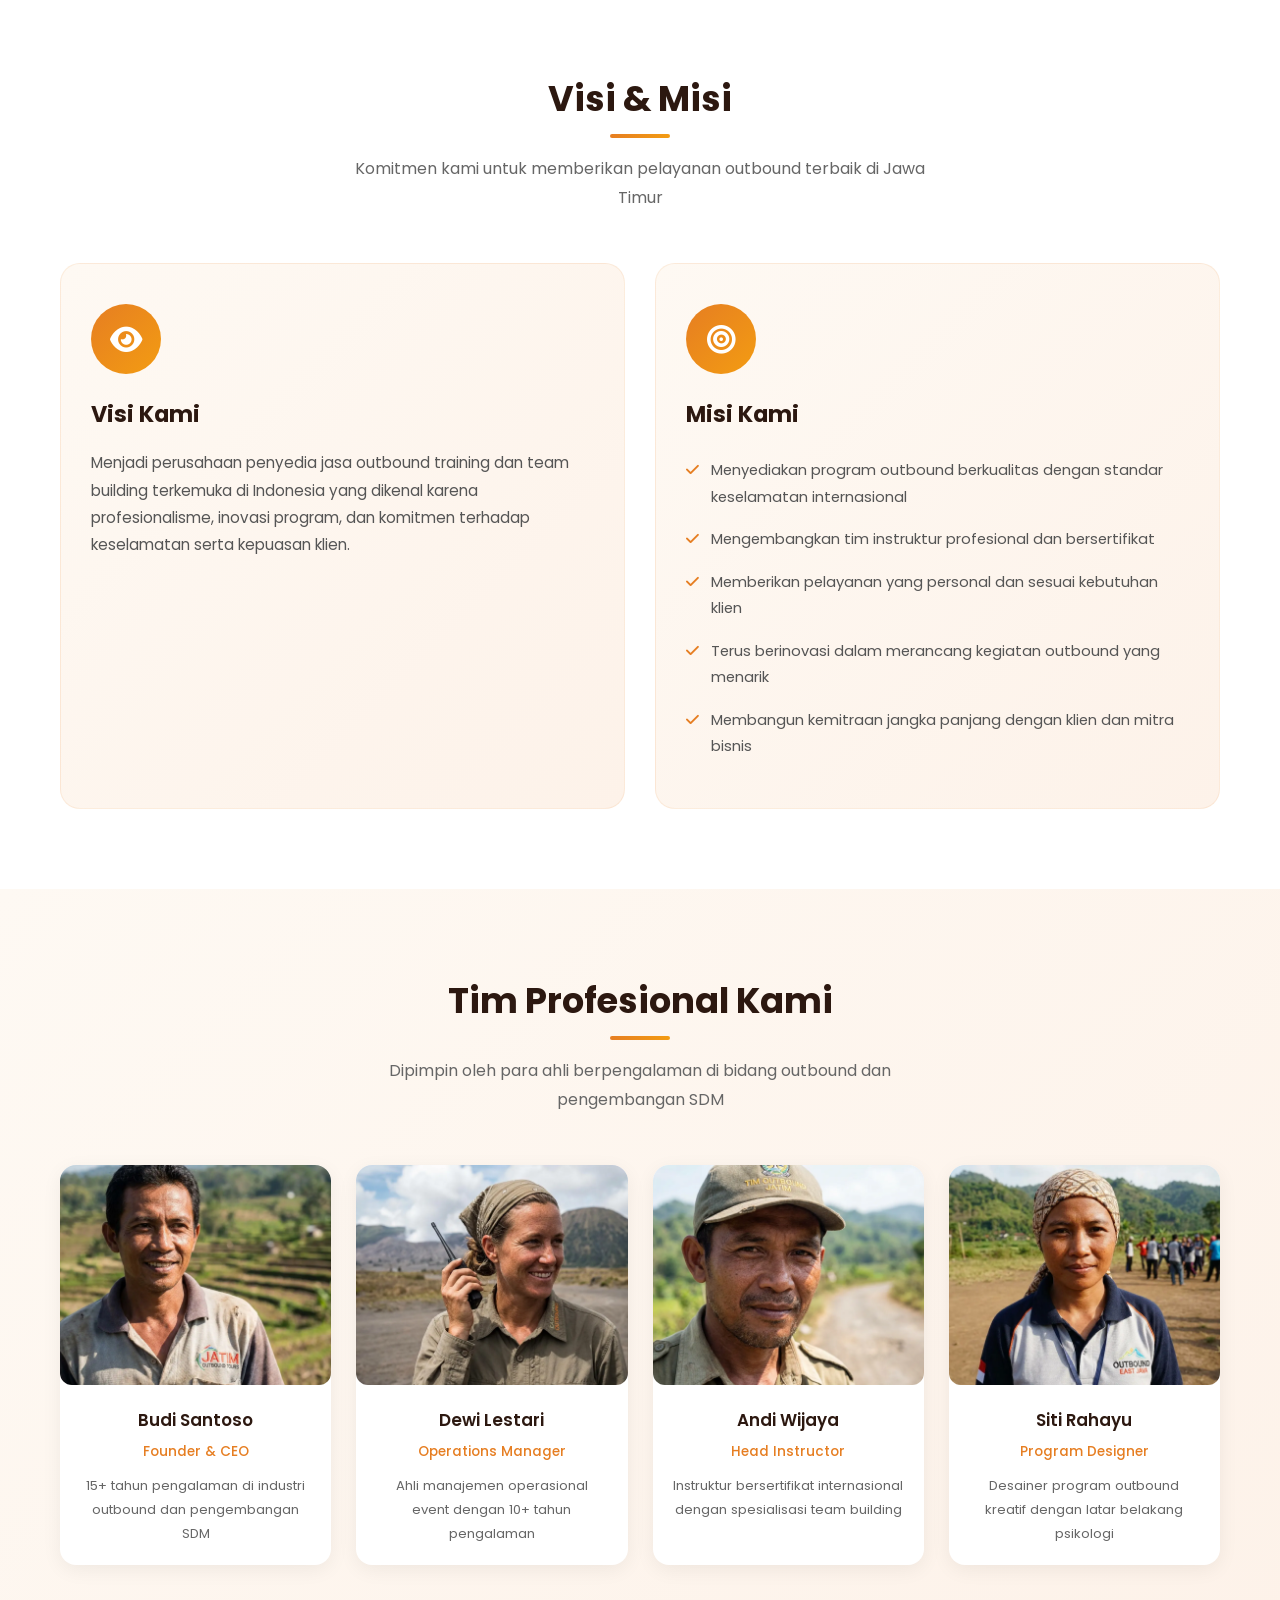
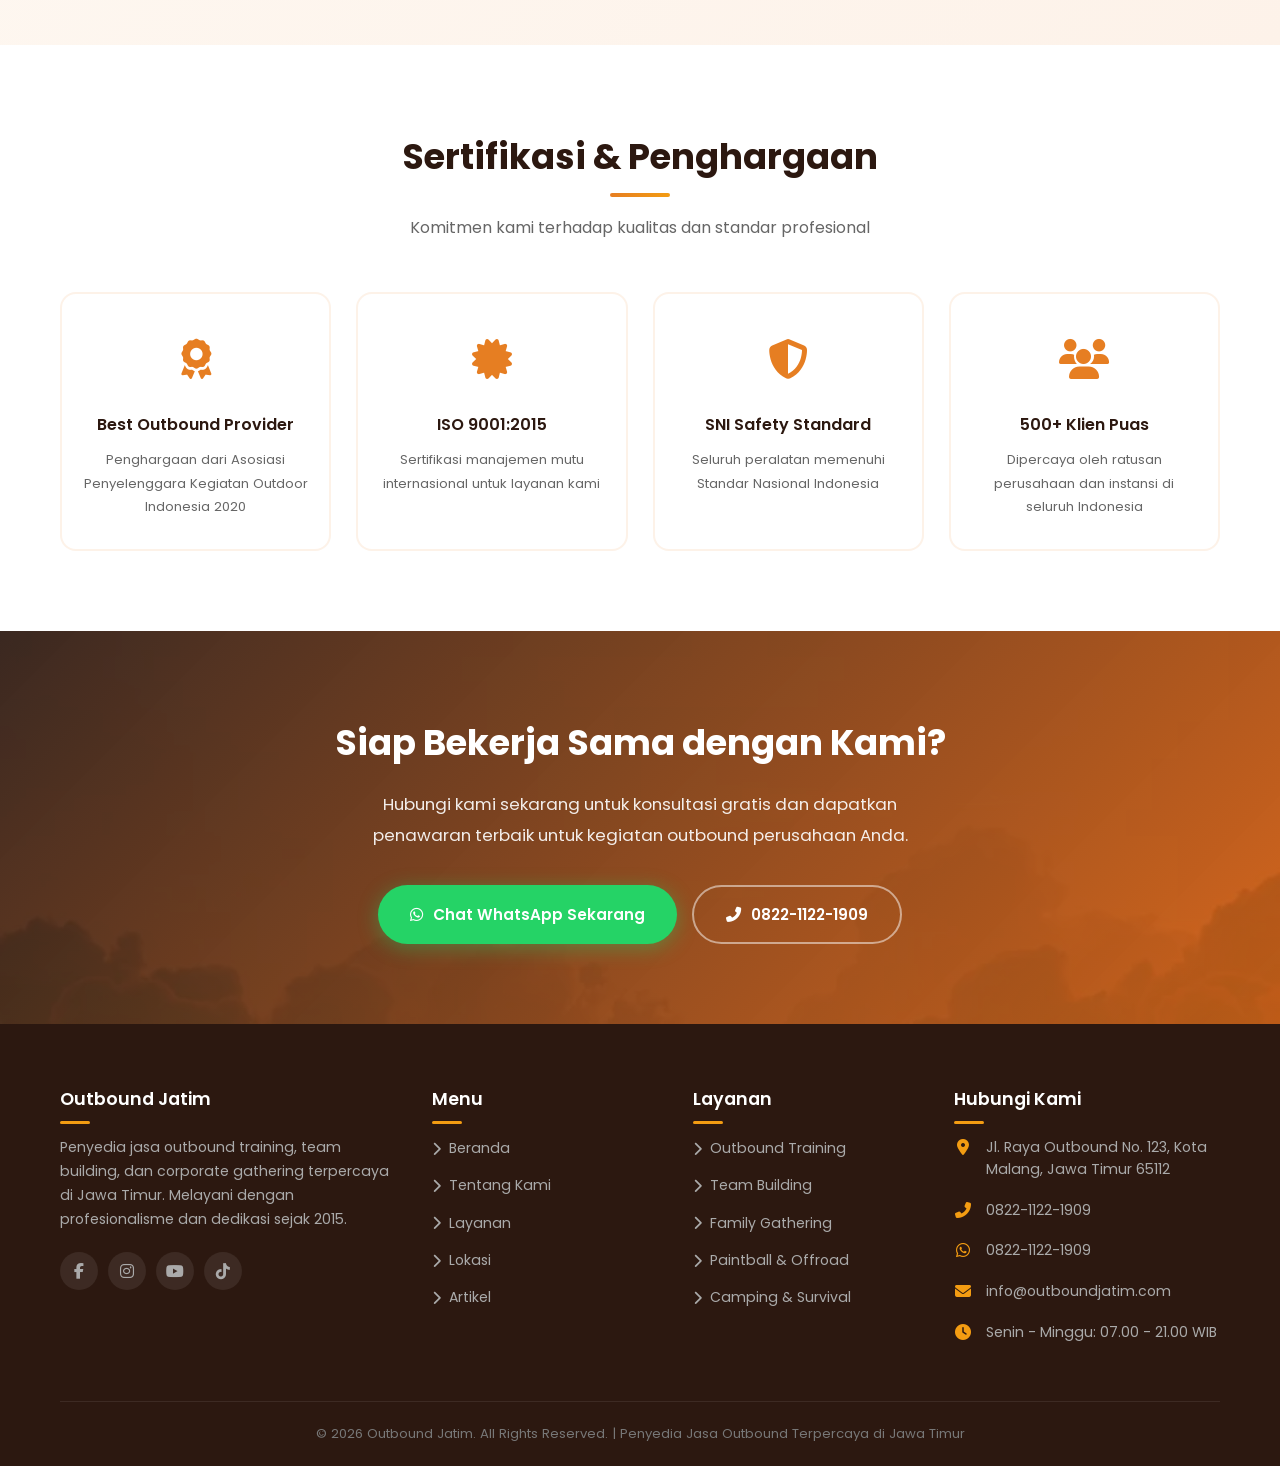
==== commit d82202fc: "Add files via upload" ====
--- a/about.html
+++ b/about.html
@@ -45,1078 +45,8 @@
     <!-- Font Awesome -->
     <link rel="stylesheet" href="https://cdnjs.cloudflare.com/ajax/libs/font-awesome/6.5.0/css/all.min.css">
 
-    <style>
-        /* ===== BASE STYLES (DESKTOP DEFAULT) ===== */
-        *,
-        *::before,
-        *::after {
-            margin: 0;
-            padding: 0;
-            box-sizing: border-box;
-        }
-
-        html {
-            scroll-behavior: smooth;
-            overflow-x: hidden;
-        }
-
-        body {
-            font-family: 'Poppins', sans-serif;
-            color: #333;
-            line-height: 1.7;
-            overflow-x: hidden;
-            background: #fff;
-        }
-
-        img {
-            max-width: 100%;
-            height: auto;
-            display: block;
-        }
-
-        a {
-            text-decoration: none;
-            color: inherit;
-            transition: all 0.3s ease;
-        }
-
-        ul {
-            list-style: none;
-        }
-
-        .container {
-            max-width: 1200px;
-            margin: 0 auto;
-            padding: 0 20px;
-        }
-
-        .section-padding {
-            padding: 80px 0;
-        }
-
-        .section-title {
-            text-align: center;
-            margin-bottom: 50px;
-        }
-
-        .section-title h2 {
-            font-size: 2.2rem;
-            font-weight: 700;
-            color: #2c1810;
-            margin-bottom: 10px;
-            position: relative;
-            display: inline-block;
-        }
-
-        .section-title h2::after {
-            content: '';
-            position: absolute;
-            bottom: -8px;
-            left: 50%;
-            transform: translateX(-50%);
-            width: 60px;
-            height: 4px;
-            background: linear-gradient(90deg, #e67e22, #f39c12);
-            border-radius: 2px;
-        }
-
-        .section-title p {
-            color: #666;
-            font-size: 1rem;
-            margin-top: 15px;
-            max-width: 600px;
-            margin-left: auto;
-            margin-right: auto;
-        }
-
-        /* NAVBAR */
-        .navbar {
-            position: fixed;
-            top: 0;
-            left: 0;
-            width: 100%;
-            z-index: 1000;
-            background: rgba(255, 255, 255, 0.97);
-            backdrop-filter: blur(10px);
-            box-shadow: 0 2px 20px rgba(0, 0, 0, 0.08);
-        }
-
-        .navbar .container {
-            display: flex;
-            justify-content: space-between;
-            align-items: center;
-            padding: 15px 20px;
-            max-width: 1200px;
-        }
-
-        .navbar-brand {
-            display: flex;
-            align-items: center;
-            gap: 10px;
-        }
-
-        .navbar-brand .logo-icon {
-            width: 42px;
-            height: 42px;
-            background: linear-gradient(135deg, #e67e22, #f39c12);
-            border-radius: 10px;
-            display: flex;
-            align-items: center;
-            justify-content: center;
-            color: #fff;
-            font-size: 1.2rem;
-        }
-
-        .navbar-brand h1 {
-            font-size: 1.3rem;
-            font-weight: 700;
-            color: #2c1810;
-        }
-
-        .navbar-brand h1 span {
-            color: #e67e22;
-        }
-
-        .nav-links {
-            display: flex;
-            align-items: center;
-            gap: 28px;
-        }
-
-        .nav-links a {
-            font-size: 0.9rem;
-            font-weight: 500;
-            color: #444;
-            position: relative;
-            padding: 5px 0;
-            white-space: nowrap;
-        }
-
-        .nav-links a::after {
-            content: '';
-            position: absolute;
-            bottom: 0;
-            left: 0;
-            width: 0;
-            height: 2px;
-            background: #e67e22;
-            transition: width 0.3s ease;
-        }
-
-        .nav-links a:hover::after,
-        .nav-links a.active::after {
-            width: 100%;
-        }
-
-        .nav-links a:hover {
-            color: #e67e22;
-        }
-
-        .btn-hubungi {
-            background: linear-gradient(135deg, #e67e22, #f39c12);
-            color: #fff !important;
-            padding: 12px 28px;
-            border-radius: 50px;
-            font-weight: 600;
-            font-size: 0.9rem;
-            box-shadow: 0 4px 15px rgba(230, 126, 34, 0.3);
-            white-space: nowrap;
-            display: inline-block;
-            line-height: 1.2;
-            min-width: 140px;
-            text-align: center;
-        }
-
-        .btn-hubungi:hover {
-            transform: translateY(-2px);
-            box-shadow: 0 6px 20px rgba(230, 126, 34, 0.4);
-        }
-
-        .btn-hubungi::after {
-            display: none !important;
-        }
-
-        .hamburger {
-            display: none;
-            flex-direction: column;
-            cursor: pointer;
-            gap: 5px;
-            z-index: 1001;
-        }
-
-        .hamburger span {
-            width: 25px;
-            height: 3px;
-            background: #2c1810;
-            border-radius: 3px;
-            transition: all 0.3s ease;
-        }
-
-        .hamburger.active span:nth-child(1) {
-            transform: rotate(45deg) translate(5px, 6px);
-        }
-
-        .hamburger.active span:nth-child(2) {
-            opacity: 0;
-        }
-
-        .hamburger.active span:nth-child(3) {
-            transform: rotate(-45deg) translate(5px, -6px);
-        }
-
-        /* PAGE HERO */
-        .page-hero {
-            padding: 140px 0 80px;
-            background: linear-gradient(135deg, rgba(44, 24, 16, 0.88), rgba(211, 84, 0, 0.78)), url('https://images.unsplash.com/photo-1529156069898-49953e39b3ac?w=1600') center/cover no-repeat;
-            color: #fff;
-            text-align: center;
-        }
-
-        .page-hero h1 {
-            font-size: 2.5rem;
-            font-weight: 800;
-            margin-bottom: 15px;
-        }
-
-        .page-hero .breadcrumb {
-            display: flex;
-            justify-content: center;
-            gap: 10px;
-            font-size: 0.9rem;
-            opacity: 0.9;
-        }
-
-        .page-hero .breadcrumb a {
-            color: #f39c12;
-        }
-
-        .page-hero .breadcrumb span {
-            color: #fff;
-        }
-
-        /* ABOUT CONTENT */
-        .about-content {
-            background: #fff;
-        }
-
-        .about-grid {
-            display: grid;
-            grid-template-columns: 1fr 1fr;
-            gap: 60px;
-            align-items: center;
-        }
-
-        .about-image {
-            position: relative;
-            border-radius: 20px;
-            overflow: hidden;
-            box-shadow: 0 20px 60px rgba(0, 0, 0, 0.1);
-        }
-
-        .about-image img {
-            width: 100%;
-            height: 450px;
-            object-fit: cover;
-        }
-
-        .about-text h2 {
-            font-size: 2rem;
-            font-weight: 700;
-            color: #2c1810;
-            margin-bottom: 15px;
-        }
-
-        .about-text .subtitle {
-            color: #e67e22;
-            font-size: 0.95rem;
-            font-weight: 500;
-            margin-bottom: 15px;
-        }
-
-        .about-text p {
-            color: #555;
-            margin-bottom: 15px;
-            font-size: 0.95rem;
-            line-height: 1.8;
-        }
-
-        /* SEJARAH */
-        .sejarah {
-            background: linear-gradient(135deg, #fef9f3, #fdf2e9);
-        }
-
-        .sejarah-content {
-            display: grid;
-            grid-template-columns: 1fr 1fr;
-            gap: 50px;
-            align-items: center;
-        }
-
-        .sejarah-text h2 {
-            font-size: 2rem;
-            font-weight: 700;
-            color: #2c1810;
-            margin-bottom: 20px;
-        }
-
-        .sejarah-text p {
-            color: #555;
-            margin-bottom: 15px;
-            font-size: 0.95rem;
-            line-height: 1.8;
-        }
-
-        .sejarah-image img {
-            width: 100%;
-            height: 400px;
-            object-fit: cover;
-            border-radius: 20px;
-            box-shadow: 0 20px 60px rgba(0, 0, 0, 0.1);
-        }
-
-        /* VISI MISI */
-        .visi-misi {
-            background: #fff;
-        }
-
-        .vm-grid {
-            display: grid;
-            grid-template-columns: 1fr 1fr;
-            gap: 30px;
-        }
-
-        .vm-card {
-            background: linear-gradient(135deg, #fef9f3, #fdf2e9);
-            padding: 40px 30px;
-            border-radius: 20px;
-            border: 1px solid rgba(230, 126, 34, 0.1);
-        }
-
-        .vm-card .icon {
-            width: 70px;
-            height: 70px;
-            background: linear-gradient(135deg, #e67e22, #f39c12);
-            border-radius: 50%;
-            display: flex;
-            align-items: center;
-            justify-content: center;
-            color: #fff;
-            font-size: 1.8rem;
-            margin-bottom: 20px;
-        }
-
-        .vm-card h3 {
-            font-size: 1.4rem;
-            font-weight: 700;
-            color: #2c1810;
-            margin-bottom: 15px;
-        }
-
-        .vm-card p {
-            color: #555;
-            font-size: 0.95rem;
-            line-height: 1.8;
-        }
-
-        .vm-card ul {
-            margin-top: 15px;
-        }
-
-        .vm-card ul li {
-            color: #555;
-            font-size: 0.92rem;
-            padding: 8px 0;
-            padding-left: 25px;
-            position: relative;
-        }
-
-        .vm-card ul li::before {
-            content: '\f00c';
-            font-family: 'Font Awesome 6 Free';
-            font-weight: 900;
-            position: absolute;
-            left: 0;
-            color: #e67e22;
-        }
-
-        /* TIM */
-        .tim {
-            background: linear-gradient(135deg, #fef9f3, #fdf2e9);
-        }
-
-        .tim-grid {
-            display: grid;
-            grid-template-columns: repeat(4, 1fr);
-            gap: 25px;
-        }
-
-        .tim-card {
-            background: #fff;
-            border-radius: 16px;
-            overflow: hidden;
-            box-shadow: 0 5px 20px rgba(0, 0, 0, 0.06);
-            text-align: center;
-            transition: all 0.3s ease;
-        }
-
-        .tim-card:hover {
-            transform: translateY(-8px);
-            box-shadow: 0 15px 40px rgba(230, 126, 34, 0.15);
-        }
-
-        .tim-card .tim-image {
-            height: 220px;
-            overflow: hidden;
-        }
-
-        .tim-card .tim-image img {
-            width: 100%;
-            height: 100%;
-            object-fit: cover;
-            transition: transform 0.5s ease;
-        }
-
-        .tim-card:hover .tim-image img {
-            transform: scale(1.05);
-        }
-
-        .tim-card .tim-info {
-            padding: 20px;
-        }
-
-        .tim-card .tim-info h4 {
-            font-size: 1.05rem;
-            font-weight: 600;
-            color: #2c1810;
-            margin-bottom: 5px;
-        }
-
-        .tim-card .tim-info .role {
-            color: #e67e22;
-            font-size: 0.85rem;
-            font-weight: 500;
-            margin-bottom: 10px;
-        }
-
-        .tim-card .tim-info p {
-            font-size: 0.82rem;
-            color: #666;
-        }
-
-        /* SERTIFIKASI */
-        .sertifikasi {
-            background: #fff;
-        }
-
-        .sertif-grid {
-            display: grid;
-            grid-template-columns: repeat(4, 1fr);
-            gap: 25px;
-        }
-
-        .sertif-card {
-            background: #fff;
-            padding: 30px 20px;
-            border-radius: 16px;
-            text-align: center;
-            border: 2px solid rgba(230, 126, 34, 0.1);
-            transition: all 0.3s ease;
-        }
-
-        .sertif-card:hover {
-            border-color: #e67e22;
-            transform: translateY(-5px);
-            box-shadow: 0 10px 30px rgba(230, 126, 34, 0.1);
-        }
-
-        .sertif-card .icon {
-            font-size: 2.5rem;
-            color: #e67e22;
-            margin-bottom: 15px;
-        }
-
-        .sertif-card h4 {
-            font-size: 1rem;
-            font-weight: 600;
-            color: #2c1810;
-            margin-bottom: 8px;
-        }
-
-        .sertif-card p {
-            font-size: 0.82rem;
-            color: #666;
-        }
-
-        /* CTA */
-        .cta {
-            background: linear-gradient(135deg, rgba(44, 24, 16, 0.92), rgba(211, 84, 0, 0.88)), url('assets/img/galeri/layanan-gathering.webp') center/cover no-repeat;
-            color: #fff;
-            text-align: center;
-            padding: 80px 0;
-        }
-
-        .cta h2 {
-            font-size: 2.2rem;
-            font-weight: 700;
-            margin-bottom: 15px;
-        }
-
-        .cta p {
-            font-size: 1.05rem;
-            opacity: 0.9;
-            max-width: 600px;
-            margin: 0 auto 35px;
-        }
-
-        .cta-buttons {
-            display: flex;
-            justify-content: center;
-            gap: 15px;
-            flex-wrap: wrap;
-        }
-
-        .btn-cta-wa {
-            background: #25d366;
-            color: #fff;
-            padding: 14px 32px;
-            border-radius: 50px;
-            font-weight: 600;
-            font-size: 0.95rem;
-            display: inline-flex;
-            align-items: center;
-            gap: 10px;
-            box-shadow: 0 4px 20px rgba(37, 211, 102, 0.4);
-        }
-
-        .btn-cta-wa:hover {
-            transform: translateY(-3px);
-            box-shadow: 0 8px 30px rgba(37, 211, 102, 0.5);
-        }
-
-        .btn-cta-call {
-            background: transparent;
-            color: #fff;
-            padding: 14px 32px;
-            border-radius: 50px;
-            font-weight: 600;
-            font-size: 0.95rem;
-            display: inline-flex;
-            align-items: center;
-            gap: 10px;
-            border: 2px solid rgba(255, 255, 255, 0.5);
-        }
-
-        .btn-cta-call:hover {
-            background: rgba(255, 255, 255, 0.1);
-            border-color: #fff;
-            transform: translateY(-3px);
-        }
-
-        /* FOOTER */
-        .footer {
-            background: #2c1810;
-            color: #ccc;
-            padding: 60px 0 0;
-        }
-
-        .footer-grid {
-            display: grid;
-            grid-template-columns: 1.5fr 1fr 1fr 1.2fr;
-            gap: 40px;
-            padding-bottom: 40px;
-            border-bottom: 1px solid rgba(255, 255, 255, 0.08);
-        }
-
-        .footer-col h3 {
-            color: #fff;
-            font-size: 1.1rem;
-            font-weight: 600;
-            margin-bottom: 20px;
-            position: relative;
-        }
-
-        .footer-col h3::after {
-            content: '';
-            position: absolute;
-            bottom: -8px;
-            left: 0;
-            width: 30px;
-            height: 3px;
-            background: #f39c12;
-            border-radius: 2px;
-        }
-
-        .footer-about p {
-            font-size: 0.88rem;
-            line-height: 1.7;
-            margin-bottom: 20px;
-            color: #aaa;
-        }
-
-        .footer-social {
-            display: flex;
-            gap: 10px;
-        }
-
-        .footer-social a {
-            width: 38px;
-            height: 38px;
-            border-radius: 50%;
-            background: rgba(255, 255, 255, 0.08);
-            display: flex;
-            align-items: center;
-            justify-content: center;
-            color: #aaa;
-        }
-
-        .footer-social a:hover {
-            background: #e67e22;
-            color: #fff;
-        }
-
-        .footer-links li {
-            margin-bottom: 12px;
-        }
-
-        .footer-links a {
-            font-size: 0.88rem;
-            color: #aaa;
-            display: flex;
-            align-items: center;
-            gap: 8px;
-        }
-
-        .footer-links a:hover {
-            color: #f39c12;
-            padding-left: 5px;
-        }
-
-        .footer-contact li {
-            display: flex;
-            align-items: flex-start;
-            gap: 14px;
-            margin-bottom: 18px;
-            font-size: 0.88rem;
-            color: #aaa;
-            line-height: 1.6;
-        }
-
-        .footer-contact li i {
-            color: #f39c12;
-            font-size: 1rem;
-            flex-shrink: 0;
-            margin-top: 3px;
-            width: 18px;
-            text-align: center;
-        }
-
-        .footer-contact li span,
-        .footer-contact li a {
-            color: #aaa;
-            flex: 1;
-        }
-
-        .footer-contact li a:hover {
-            color: #f39c12;
-        }
-
-        .footer-bottom {
-            text-align: center;
-            padding: 20px 0;
-            font-size: 0.82rem;
-            color: #777;
-        }
-
-        /* FLOATING */
-        .floating-wa {
-            position: fixed;
-            bottom: 30px;
-            right: 30px;
-            z-index: 999;
-            width: 60px;
-            height: 60px;
-            background: #25d366;
-            border-radius: 50%;
-            display: flex;
-            align-items: center;
-            justify-content: center;
-            color: #fff;
-            font-size: 1.6rem;
-            box-shadow: 0 5px 25px rgba(37, 211, 102, 0.4);
-            animation: pulse-wa 2s infinite;
-        }
-
-        .floating-wa:hover {
-            transform: scale(1.1);
-        }
-
-        .floating-wa .tooltip {
-            position: absolute;
-            right: 70px;
-            background: #333;
-            color: #fff;
-            padding: 8px 15px;
-            border-radius: 8px;
-            font-size: 0.78rem;
-            white-space: nowrap;
-            opacity: 0;
-            pointer-events: none;
-            transition: all 0.3s ease;
-        }
-
-        .floating-wa:hover .tooltip {
-            opacity: 1;
-        }
-
-        @keyframes pulse-wa {
-            0% {
-                box-shadow: 0 0 0 0 rgba(37, 211, 102, 0.5);
-            }
-
-            70% {
-                box-shadow: 0 0 0 15px rgba(37, 211, 102, 0);
-            }
-
-            100% {
-                box-shadow: 0 0 0 0 rgba(37, 211, 102, 0);
-            }
-        }
-
-        .floating-top {
-            position: fixed;
-            bottom: 100px;
-            right: 35px;
-            z-index: 999;
-            width: 45px;
-            height: 45px;
-            background: linear-gradient(135deg, #e67e22, #f39c12);
-            border-radius: 50%;
-            display: flex;
-            align-items: center;
-            justify-content: center;
-            color: #fff;
-            font-size: 1rem;
-            box-shadow: 0 4px 15px rgba(230, 126, 34, 0.3);
-            opacity: 0;
-            visibility: hidden;
-            transition: all 0.3s ease;
-            cursor: pointer;
-            border: none;
-        }
-
-        .floating-top.visible {
-            opacity: 1;
-            visibility: visible;
-        }
-
-        .floating-top:hover {
-            transform: translateY(-3px);
-        }
-
-        /* ===== RESPONSIVE TABLET ===== */
-        @media (max-width: 1024px) {
-            .tim-grid {
-                grid-template-columns: repeat(2, 1fr);
-            }
-
-            .sertif-grid {
-                grid-template-columns: repeat(2, 1fr);
-            }
-
-            .footer-grid {
-                grid-template-columns: repeat(2, 1fr);
-            }
-        }
-
-        /* ===== RESPONSIVE MOBILE (PERBAIKAN UTAMA DI SINI) ===== */
-        @media (max-width: 768px) {
-            .section-padding {
-                padding: 60px 0;
-            }
-
-            .section-title h2 {
-                font-size: 1.6rem;
-            }
-
-            /* Navbar Mobile */
-            .nav-links {
-                position: fixed;
-                top: 0;
-                right: -100%;
-                width: 280px;
-                height: 100vh;
-                background: #fff;
-                flex-direction: column;
-                justify-content: center;
-                align-items: center;
-                gap: 22px;
-                box-shadow: -5px 0 30px rgba(0, 0, 0, 0.1);
-                transition: right 0.3s ease;
-                z-index: 1000;
-            }
-
-            .nav-links.active {
-                right: 0;
-            }
-
-            .nav-links a {
-                font-size: 1rem;
-            }
-
-            .btn-hubungi {
-                padding: 14px 32px;
-                font-size: 1rem;
-                margin-top: 10px;
-                min-width: 160px;
-            }
-
-            .hamburger {
-                display: flex;
-            }
-
-            .page-hero {
-                padding: 120px 0 60px;
-            }
-
-            .page-hero h1 {
-                font-size: 1.8rem;
-            }
-
-            /* --- PERBAIKAN 1: ABOUT SECTION (GAMBAR DI BAWAH TEKS) --- */
-            .about-grid {
-                display: flex !important;
-                flex-direction: column !important;
-                gap: 25px;
-            }
-
-            .about-text {
-                order: 1 !important;
-                /* Teks muncul pertama */
-                width: 100%;
-            }
-
-            .about-image {
-                order: 2 !important;
-                /* Gambar muncul kedua (di bawah) */
-                width: 100%;
-            }
-
-            .about-image img {
-                height: 280px;
-                width: 100%;
-            }
-
-            .about-text h2 {
-                font-size: 1.5rem;
-            }
-
-            /* --- PERBAIKAN 2: SEJARAH SECTION (FOTO DI BAWAH TEKS) --- */
-            .sejarah-content {
-                display: flex !important;
-                flex-direction: column !important;
-                gap: 25px;
-            }
-
-            .sejarah-text {
-                order: 1 !important;
-                /* Teks muncul pertama */
-                width: 100%;
-            }
-
-            .sejarah-image {
-                order: 2 !important;
-                /* Foto muncul kedua (di bawah) */
-                width: 100%;
-            }
-
-            .sejarah-image img {
-                height: 280px;
-                width: 100%;
-            }
-
-            .sejarah-text h2 {
-                font-size: 1.5rem;
-            }
-
-            /* --- PERBAIKAN 3: VISI MISI (RATA TENGAH) --- */
-            .vm-grid {
-                grid-template-columns: 1fr;
-                gap: 20px;
-            }
-
-            .vm-card {
-                text-align: center;
-                padding: 30px 20px;
-            }
-
-            .vm-card .icon {
-                margin: 0 auto 20px auto;
-            }
-
-            .vm-card h3,
-            .vm-card p {
-                text-align: center;
-            }
-
-            .vm-card ul {
-                text-align: left;
-                display: inline-block;
-                margin: 15px auto 0 auto;
-                padding: 0;
-            }
-
-            /* --- PERBAIKAN 4: TIM (2 KOLOM, FONT PAS) --- */
-            .tim-grid {
-                grid-template-columns: repeat(2, 1fr);
-                gap: 15px;
-            }
-
-            .tim-card {
-                width: 100%;
-                overflow: hidden;
-            }
-
-            .tim-card .tim-image {
-                height: 180px;
-            }
-
-            .tim-card .tim-info {
-                padding: 15px 12px;
-            }
-
-            .tim-card .tim-info h4 {
-                font-size: 0.92rem;
-                line-height: 1.3;
-                margin-bottom: 4px;
-            }
-
-            .tim-card .tim-info .role {
-                font-size: 0.75rem;
-                margin-bottom: 8px;
-            }
-
-            .tim-card .tim-info p {
-                font-size: 0.72rem;
-                line-height: 1.4;
-            }
-
-            /* --- PERBAIKAN 5: SERTIFIKASI (2 KOLOM, FONT PAS) --- */
-            .sertif-grid {
-                grid-template-columns: repeat(2, 1fr);
-                gap: 15px;
-            }
-
-            .sertif-card {
-                padding: 25px 15px;
-            }
-
-            .sertif-card .icon {
-                font-size: 2rem;
-                margin-bottom: 12px;
-            }
-
-            .sertif-card h4 {
-                font-size: 0.88rem;
-                margin-bottom: 6px;
-                line-height: 1.3;
-            }
-
-            .sertif-card p {
-                font-size: 0.75rem;
-                line-height: 1.4;
-            }
-
-            /* Footer & Floating Mobile */
-            .footer-grid {
-                grid-template-columns: 1fr;
-                gap: 30px;
-            }
-
-            .cta h2 {
-                font-size: 1.5rem;
-            }
-
-            .floating-wa {
-                bottom: 20px;
-                right: 20px;
-                width: 55px;
-                height: 55px;
-                font-size: 1.4rem;
-            }
-
-            .floating-top {
-                bottom: 85px;
-                right: 25px;
-                width: 40px;
-                height: 40px;
-            }
-        }
-
-        /* Penyesuaian Layar Sangat Kecil */
-        @media (max-width: 480px) {
-            .page-hero h1 {
-                font-size: 1.5rem;
-            }
-
-            .cta-buttons {
-                flex-direction: column;
-                align-items: center;
-            }
-
-            .btn-cta-wa,
-            .btn-cta-call {
-                width: 100%;
-                max-width: 280px;
-                justify-content: center;
-            }
-
-            .tim-card .tim-image {
-                height: 160px;
-            }
-
-            .tim-card .tim-info h4 {
-                font-size: 0.85rem;
-            }
-
-            .tim-card .tim-info .role {
-                font-size: 0.7rem;
-            }
-
-            .tim-card .tim-info p {
-                font-size: 0.68rem;
-            }
-
-            .sertif-card .icon {
-                font-size: 1.8rem;
-            }
-
-            .sertif-card h4 {
-                font-size: 0.82rem;
-            }
-
-            .sertif-card p {
-                font-size: 0.7rem;
-            }
-        }
-
-        .nav-overlay {
-            position: fixed;
-            top: 0;
-            left: 0;
-            width: 100%;
-            height: 100%;
-            background: rgba(0, 0, 0, 0.5);
-            z-index: 999;
-            opacity: 0;
-            visibility: hidden;
-            transition: all 0.3s ease;
-        }
-
-        .nav-overlay.active {
-            opacity: 1;
-            visibility: visible;
-        }
-    </style>
+
+    <link rel="stylesheet" href="assets/css/style.css">
 </head>
 
 <body>
@@ -1144,7 +74,8 @@
     <div class="nav-overlay" id="navOverlay"></div>
 
     <!-- PAGE HERO -->
-    <section class="page-hero">
+    <section class="page-hero"
+        style="background: linear-gradient(135deg, rgba(44, 24, 16, 0.88), rgba(211, 84, 0, 0.78)), url('assets/img/rafting-songgon.webp') center/cover no-repeat;">
         <div class="container">
             <h1>Tentang Kami</h1>
             <div class="breadcrumb">
@@ -1243,8 +174,7 @@
             <div class="tim-grid">
                 <div class="tim-card">
                     <div class="tim-image">
-                        <img src="https://images.unsplash.com/photo-1560250097-0b93528c311a?w=400"
-                            alt="CEO Outbound Jatim" loading="lazy">
+                        <img src="assets/img/orang/budi-susanto.webp" alt="CEO Outbound Jatim" loading="lazy">
                     </div>
                     <div class="tim-info">
                         <h4>Budi Santoso</h4>
@@ -1254,19 +184,17 @@
                 </div>
                 <div class="tim-card">
                     <div class="tim-image">
-                        <img src="https://images.unsplash.com/photo-1573496359142-b8d87734a5a2?w=400"
-                            alt="Operations Manager" loading="lazy">
+                        <img src="assets/img/orang/dewi-lestari.webp" alt="Operations Manager" loading="lazy">
                     </div>
                     <div class="tim-info">
-                        <h4>Siti Rahayu</h4>
+                        <h4>Dewi Lestari</h4>
                         <p class="role">Operations Manager</p>
                         <p>Ahli manajemen operasional event dengan 10+ tahun pengalaman</p>
                     </div>
                 </div>
                 <div class="tim-card">
                     <div class="tim-image">
-                        <img src="https://images.unsplash.com/photo-1507003211169-0a1dd7228f2d?w=400"
-                            alt="Head Instructor" loading="lazy">
+                        <img src="assets/img/orang/andi-wijaya.webp" alt="Head Instructor" loading="lazy">
                     </div>
                     <div class="tim-info">
                         <h4>Andi Wijaya</h4>
@@ -1276,11 +204,10 @@
                 </div>
                 <div class="tim-card">
                     <div class="tim-image">
-                        <img src="https://images.unsplash.com/photo-1580489944761-15a19d654956?w=400"
-                            alt="Program Designer" loading="lazy">
+                        <img src="assets/img/orang/siti-rahayu.webp" alt="Program Designer" loading="lazy">
                     </div>
                     <div class="tim-info">
-                        <h4>Dewi Lestari</h4>
+                        <h4>Siti Rahayu</h4>
                         <p class="role">Program Designer</p>
                         <p>Desainer program outbound kreatif dengan latar belakang psikologi</p>
                     </div>
@@ -1417,20 +344,8 @@
         <i class="fas fa-chevron-up"></i>
     </button>
 
-    <script>
-        const hamburger = document.getElementById('hamburger');
-        const navLinks = document.getElementById('navLinks');
-        const navOverlay = document.getElementById('navOverlay');
-        hamburger.addEventListener('click', () => { hamburger.classList.toggle('active'); navLinks.classList.toggle('active'); navOverlay.classList.toggle('active'); document.body.style.overflow = navLinks.classList.contains('active') ? 'hidden' : ''; });
-        navOverlay.addEventListener('click', () => { hamburger.classList.remove('active'); navLinks.classList.remove('active'); navOverlay.classList.remove('active'); document.body.style.overflow = ''; });
-        document.querySelectorAll('.nav-links a').forEach(link => { link.addEventListener('click', () => { hamburger.classList.remove('active'); navLinks.classList.remove('active'); navOverlay.classList.remove('active'); document.body.style.overflow = ''; }); });
-
-        const floatingTop = document.getElementById('floatingTop');
-        window.addEventListener('scroll', () => { if (window.scrollY > 500) floatingTop.classList.add('visible'); else floatingTop.classList.remove('visible'); });
-        floatingTop.addEventListener('click', () => { window.scrollTo({ top: 0, behavior: 'smooth' }); });
-
-        window.addEventListener('scroll', () => { const navbar = document.querySelector('.navbar'); if (window.scrollY > 50) navbar.style.boxShadow = '0 4px 30px rgba(0,0,0,0.12)'; else navbar.style.boxShadow = '0 2px 20px rgba(0,0,0,0.08)'; });
-    </script>
+
+    <script src="assets/js/main.js"></script>
 </body>
 
 </html>
--- a/assets/css/style.css
+++ b/assets/css/style.css
@@ -0,0 +1,7906 @@
+/* --- Styles from about.html --- */
+
+/* ===== BASE STYLES (DESKTOP DEFAULT) ===== */
+*,
+*::before,
+*::after {
+    margin: 0;
+    padding: 0;
+    box-sizing: border-box;
+}
+
+html {
+    scroll-behavior: smooth;
+    overflow-x: hidden;
+}
+
+body {
+    font-family: 'Poppins', sans-serif;
+    color: #333;
+    line-height: 1.7;
+    overflow-x: hidden;
+
+}
+
+img {
+    max-width: 100%;
+    height: auto;
+    display: block;
+}
+
+a {
+    text-decoration: none;
+    color: inherit;
+    transition: all 0.3s ease;
+}
+
+ul {
+    list-style: none;
+}
+
+.container {
+    max-width: 1200px;
+    margin: 0 auto;
+    padding: 0 20px;
+}
+
+.section-padding {
+    padding: 80px 0;
+}
+
+.section-title {
+    text-align: center;
+    margin-bottom: 50px;
+}
+
+.section-title h2 {
+    font-size: 2.2rem;
+    font-weight: 700;
+    color: #2c1810;
+    margin-bottom: 10px;
+    position: relative;
+    display: inline-block;
+}
+
+.section-title h2::after {
+    content: '';
+    position: absolute;
+    bottom: -8px;
+    left: 50%;
+    transform: translateX(-50%);
+    width: 60px;
+    height: 4px;
+    background: linear-gradient(90deg, #e67e22, #f39c12);
+    border-radius: 2px;
+}
+
+.section-title p {
+    color: #666;
+    font-size: 1rem;
+    margin-top: 15px;
+    max-width: 600px;
+    margin-left: auto;
+    margin-right: auto;
+}
+
+/* NAVBAR */
+.navbar {
+    position: fixed;
+    top: 0;
+    left: 0;
+    width: 100%;
+    z-index: 1000;
+    background: rgba(255, 255, 255, 0.97);
+    backdrop-filter: blur(10px);
+    box-shadow: 0 2px 20px rgba(0, 0, 0, 0.08);
+}
+
+.navbar .container {
+    display: flex;
+    justify-content: space-between;
+    align-items: center;
+    padding: 15px 20px;
+    max-width: 1200px;
+}
+
+.navbar-brand {
+    display: flex;
+    align-items: center;
+    gap: 10px;
+}
+
+.navbar-brand .logo-icon {
+    width: 42px;
+    height: 42px;
+    background: linear-gradient(135deg, #e67e22, #f39c12);
+    border-radius: 10px;
+    display: flex;
+    align-items: center;
+    justify-content: center;
+    color: #fff;
+    font-size: 1.2rem;
+}
+
+.navbar-brand h1 {
+    font-size: 1.3rem;
+    font-weight: 700;
+    color: #2c1810;
+}
+
+.navbar-brand h1 span {
+    color: #e67e22;
+}
+
+.nav-links {
+    display: flex;
+    align-items: center;
+    gap: 28px;
+}
+
+.nav-links a {
+    font-size: 0.9rem;
+    font-weight: 500;
+    color: #444;
+    position: relative;
+    padding: 5px 0;
+    white-space: nowrap;
+}
+
+.nav-links a::after {
+    content: '';
+    position: absolute;
+    bottom: 0;
+    left: 0;
+    width: 0;
+    height: 2px;
+    background: #e67e22;
+    transition: width 0.3s ease;
+}
+
+.nav-links a:hover::after,
+.nav-links a.active::after {
+    width: 100%;
+}
+
+.nav-links a:hover {
+    color: #e67e22;
+}
+
+.btn-hubungi {
+    background: linear-gradient(135deg, #e67e22, #f39c12);
+    color: #fff !important;
+    padding: 12px 28px;
+    border-radius: 50px;
+    font-weight: 600;
+    font-size: 0.9rem;
+    box-shadow: 0 4px 15px rgba(230, 126, 34, 0.3);
+    white-space: nowrap;
+    display: inline-block;
+    line-height: 1.2;
+    min-width: 140px;
+    text-align: center;
+}
+
+.btn-hubungi:hover {
+    transform: translateY(-2px);
+    box-shadow: 0 6px 20px rgba(230, 126, 34, 0.4);
+}
+
+.btn-hubungi::after {
+    display: none !important;
+}
+
+.hamburger {
+    display: none;
+    flex-direction: column;
+    cursor: pointer;
+    gap: 5px;
+    z-index: 1001;
+}
+
+.hamburger span {
+    width: 25px;
+    height: 3px;
+    background: #2c1810;
+    border-radius: 3px;
+    transition: all 0.3s ease;
+}
+
+.hamburger.active span:nth-child(1) {
+    transform: rotate(45deg) translate(5px, 6px);
+}
+
+.hamburger.active span:nth-child(2) {
+    opacity: 0;
+}
+
+.hamburger.active span:nth-child(3) {
+    transform: rotate(-45deg) translate(5px, -6px);
+}
+
+/* PAGE HERO */
+.page-hero {
+    padding: 140px 0 80px;
+    background: linear-gradient(135deg, rgba(44, 24, 16, 0.88), rgba(211, 84, 0, 0.78)), url('https://images.unsplash.com/photo-1529156069898-49953e39b3ac?w=1600') center/cover no-repeat;
+    color: #fff;
+    text-align: center;
+}
+
+.page-hero h1 {
+    font-size: 2.5rem;
+    font-weight: 800;
+    margin-bottom: 15px;
+}
+
+.page-hero .breadcrumb {
+    display: flex;
+    justify-content: center;
+    gap: 10px;
+    font-size: 0.9rem;
+    opacity: 0.9;
+}
+
+.page-hero .breadcrumb a {
+    color: #f39c12;
+}
+
+.page-hero .breadcrumb span {
+    color: #fff;
+}
+
+/* ABOUT CONTENT */
+.about-content {
+    background: #fff;
+}
+
+.about-grid {
+    display: grid;
+    grid-template-columns: 1fr 1fr;
+    gap: 60px;
+    align-items: center;
+}
+
+.about-image {
+    position: relative;
+    border-radius: 20px;
+    overflow: hidden;
+    box-shadow: 0 20px 60px rgba(0, 0, 0, 0.1);
+}
+
+.about-image img {
+    width: 100%;
+    height: 450px;
+    object-fit: cover;
+}
+
+.about-text h2 {
+    font-size: 2rem;
+    font-weight: 700;
+    color: #2c1810;
+    margin-bottom: 15px;
+}
+
+.about-text .subtitle {
+    color: #e67e22;
+    font-size: 0.95rem;
+    font-weight: 500;
+    margin-bottom: 15px;
+}
+
+.about-text p {
+    color: #555;
+    margin-bottom: 15px;
+    font-size: 0.95rem;
+    line-height: 1.8;
+}
+
+/* SEJARAH */
+.sejarah {
+    background: linear-gradient(135deg, #fef9f3, #fdf2e9);
+}
+
+.sejarah-content {
+    display: grid;
+    grid-template-columns: 1fr 1fr;
+    gap: 50px;
+    align-items: center;
+}
+
+.sejarah-text h2 {
+    font-size: 2rem;
+    font-weight: 700;
+    color: #2c1810;
+    margin-bottom: 20px;
+}
+
+.sejarah-text p {
+    color: #555;
+    margin-bottom: 15px;
+    font-size: 0.95rem;
+    line-height: 1.8;
+}
+
+.sejarah-image img {
+    width: 100%;
+    height: 400px;
+    object-fit: cover;
+    border-radius: 20px;
+    box-shadow: 0 20px 60px rgba(0, 0, 0, 0.1);
+}
+
+/* VISI MISI */
+.visi-misi {
+    background: #fff;
+}
+
+.vm-grid {
+    display: grid;
+    grid-template-columns: 1fr 1fr;
+    gap: 30px;
+}
+
+.vm-card {
+    background: linear-gradient(135deg, #fef9f3, #fdf2e9);
+    padding: 40px 30px;
+    border-radius: 20px;
+    border: 1px solid rgba(230, 126, 34, 0.1);
+}
+
+.vm-card .icon {
+    width: 70px;
+    height: 70px;
+    background: linear-gradient(135deg, #e67e22, #f39c12);
+    border-radius: 50%;
+    display: flex;
+    align-items: center;
+    justify-content: center;
+    color: #fff;
+    font-size: 1.8rem;
+    margin-bottom: 20px;
+}
+
+.vm-card h3 {
+    font-size: 1.4rem;
+    font-weight: 700;
+    color: #2c1810;
+    margin-bottom: 15px;
+}
+
+.vm-card p {
+    color: #555;
+    font-size: 0.95rem;
+    line-height: 1.8;
+}
+
+.vm-card ul {
+    margin-top: 15px;
+}
+
+.vm-card ul li {
+    color: #555;
+    font-size: 0.92rem;
+    padding: 8px 0;
+    padding-left: 25px;
+    position: relative;
+}
+
+.vm-card ul li::before {
+    content: '\f00c';
+    font-family: 'Font Awesome 6 Free';
+    font-weight: 900;
+    position: absolute;
+    left: 0;
+    color: #e67e22;
+}
+
+/* TIM */
+.tim {
+    background: linear-gradient(135deg, #fef9f3, #fdf2e9);
+}
+
+.tim-grid {
+    display: grid;
+    grid-template-columns: repeat(4, 1fr);
+    gap: 25px;
+}
+
+.tim-card {
+    background: #fff;
+    border-radius: 16px;
+    overflow: hidden;
+    box-shadow: 0 5px 20px rgba(0, 0, 0, 0.06);
+    text-align: center;
+    transition: all 0.3s ease;
+}
+
+.tim-card:hover {
+    transform: translateY(-8px);
+    box-shadow: 0 15px 40px rgba(230, 126, 34, 0.15);
+}
+
+.tim-card .tim-image {
+    height: 220px;
+    overflow: hidden;
+}
+
+.tim-card .tim-image img {
+    width: 100%;
+    height: 100%;
+    object-fit: cover;
+    transition: transform 0.5s ease;
+}
+
+.tim-card:hover .tim-image img {
+    transform: scale(1.05);
+}
+
+.tim-card .tim-info {
+    padding: 20px;
+}
+
+.tim-card .tim-info h4 {
+    font-size: 1.05rem;
+    font-weight: 600;
+    color: #2c1810;
+    margin-bottom: 5px;
+}
+
+.tim-card .tim-info .role {
+    color: #e67e22;
+    font-size: 0.85rem;
+    font-weight: 500;
+    margin-bottom: 10px;
+}
+
+.tim-card .tim-info p {
+    font-size: 0.82rem;
+    color: #666;
+}
+
+/* SERTIFIKASI */
+.sertifikasi {
+    background: #fff;
+}
+
+.sertif-grid {
+    display: grid;
+    grid-template-columns: repeat(4, 1fr);
+    gap: 25px;
+}
+
+.sertif-card {
+    background: #fff;
+    padding: 30px 20px;
+    border-radius: 16px;
+    text-align: center;
+    border: 2px solid rgba(230, 126, 34, 0.1);
+    transition: all 0.3s ease;
+}
+
+.sertif-card:hover {
+    border-color: #e67e22;
+    transform: translateY(-5px);
+    box-shadow: 0 10px 30px rgba(230, 126, 34, 0.1);
+}
+
+.sertif-card .icon {
+    font-size: 2.5rem;
+    color: #e67e22;
+    margin-bottom: 15px;
+}
+
+.sertif-card h4 {
+    font-size: 1rem;
+    font-weight: 600;
+    color: #2c1810;
+    margin-bottom: 8px;
+}
+
+.sertif-card p {
+    font-size: 0.82rem;
+    color: #666;
+}
+
+/* CTA */
+.cta {
+    background: linear-gradient(135deg, rgba(44, 24, 16, 0.92), rgba(211, 84, 0, 0.88)), url('../img/galeri/layanan-gathering.webp') center/cover no-repeat;
+    color: #fff;
+    text-align: center;
+    padding: 80px 0;
+}
+
+.cta h2 {
+    font-size: 2.2rem;
+    font-weight: 700;
+    margin-bottom: 15px;
+}
+
+.cta p {
+    font-size: 1.05rem;
+    opacity: 0.9;
+    max-width: 600px;
+    margin: 0 auto 35px;
+}
+
+.cta-buttons {
+    display: flex;
+    justify-content: center;
+    gap: 15px;
+    flex-wrap: wrap;
+}
+
+.btn-cta-wa {
+    background: #25d366;
+    color: #fff;
+    padding: 14px 32px;
+    border-radius: 50px;
+    font-weight: 600;
+    font-size: 0.95rem;
+    display: inline-flex;
+    align-items: center;
+    gap: 10px;
+    box-shadow: 0 4px 20px rgba(37, 211, 102, 0.4);
+}
+
+.btn-cta-wa:hover {
+    transform: translateY(-3px);
+    box-shadow: 0 8px 30px rgba(37, 211, 102, 0.5);
+}
+
+.btn-cta-call {
+    background: transparent;
+    color: #fff;
+    padding: 14px 32px;
+    border-radius: 50px;
+    font-weight: 600;
+    font-size: 0.95rem;
+    display: inline-flex;
+    align-items: center;
+    gap: 10px;
+    border: 2px solid rgba(255, 255, 255, 0.5);
+}
+
+.btn-cta-call:hover {
+    background: rgba(255, 255, 255, 0.1);
+    border-color: #fff;
+    transform: translateY(-3px);
+}
+
+/* FOOTER */
+.footer {
+    background: #2c1810;
+    color: #ccc;
+    padding: 60px 0 0;
+}
+
+.footer-grid {
+    display: grid;
+    grid-template-columns: 1.5fr 1fr 1fr 1.2fr;
+    gap: 40px;
+    padding-bottom: 40px;
+    border-bottom: 1px solid rgba(255, 255, 255, 0.08);
+}
+
+.footer-col h3 {
+    color: #fff;
+    font-size: 1.1rem;
+    font-weight: 600;
+    margin-bottom: 20px;
+    position: relative;
+}
+
+.footer-col h3::after {
+    content: '';
+    position: absolute;
+    bottom: -8px;
+    left: 0;
+    width: 30px;
+    height: 3px;
+    background: #f39c12;
+    border-radius: 2px;
+}
+
+.footer-about p {
+    font-size: 0.88rem;
+    line-height: 1.7;
+    margin-bottom: 20px;
+    color: #aaa;
+}
+
+.footer-social {
+    display: flex;
+    gap: 10px;
+}
+
+.footer-social a {
+    width: 38px;
+    height: 38px;
+    border-radius: 50%;
+    background: rgba(255, 255, 255, 0.08);
+    display: flex;
+    align-items: center;
+    justify-content: center;
+    color: #aaa;
+}
+
+.footer-social a:hover {
+    background: #e67e22;
+    color: #fff;
+}
+
+.footer-links li {
+    margin-bottom: 12px;
+}
+
+.footer-links a {
+    font-size: 0.88rem;
+    color: #aaa;
+    display: flex;
+    align-items: center;
+    gap: 8px;
+}
+
+.footer-links a:hover {
+    color: #f39c12;
+    padding-left: 5px;
+}
+
+.footer-contact li {
+    display: flex;
+    align-items: flex-start;
+    gap: 14px;
+    margin-bottom: 18px;
+    font-size: 0.88rem;
+    color: #aaa;
+    line-height: 1.6;
+}
+
+.footer-contact li i {
+    color: #f39c12;
+    font-size: 1rem;
+    flex-shrink: 0;
+    margin-top: 3px;
+    width: 18px;
+    text-align: center;
+}
+
+.footer-contact li span,
+.footer-contact li a {
+    color: #aaa;
+    flex: 1;
+}
+
+.footer-contact li a:hover {
+    color: #f39c12;
+}
+
+.footer-bottom {
+    text-align: center;
+    padding: 20px 0;
+    font-size: 0.82rem;
+    color: #777;
+}
+
+/* FLOATING */
+.floating-wa {
+    position: fixed;
+    bottom: 30px;
+    right: 30px;
+    z-index: 999;
+    width: 60px;
+    height: 60px;
+    background: #25d366;
+    border-radius: 50%;
+    display: flex;
+    align-items: center;
+    justify-content: center;
+    color: #fff;
+    font-size: 1.6rem;
+    box-shadow: 0 5px 25px rgba(37, 211, 102, 0.4);
+    animation: pulse-wa 2s infinite;
+}
+
+.floating-wa:hover {
+    transform: scale(1.1);
+}
+
+.floating-wa .tooltip {
+    position: absolute;
+    right: 70px;
+    background: #333;
+    color: #fff;
+    padding: 8px 15px;
+    border-radius: 8px;
+    font-size: 0.78rem;
+    white-space: nowrap;
+    opacity: 0;
+    pointer-events: none;
+    transition: all 0.3s ease;
+}
+
+.floating-wa:hover .tooltip {
+    opacity: 1;
+}
+
+@keyframes pulse-wa {
+    0% {
+        box-shadow: 0 0 0 0 rgba(37, 211, 102, 0.5);
+    }
+
+    70% {
+        box-shadow: 0 0 0 15px rgba(37, 211, 102, 0);
+    }
+
+    100% {
+        box-shadow: 0 0 0 0 rgba(37, 211, 102, 0);
+    }
+}
+
+.floating-top {
+    position: fixed;
+    bottom: 100px;
+    right: 35px;
+    z-index: 999;
+    width: 45px;
+    height: 45px;
+    background: linear-gradient(135deg, #e67e22, #f39c12);
+    border-radius: 50%;
+    display: flex;
+    align-items: center;
+    justify-content: center;
+    color: #fff;
+    font-size: 1rem;
+    box-shadow: 0 4px 15px rgba(230, 126, 34, 0.3);
+    opacity: 0;
+    visibility: hidden;
+    transition: all 0.3s ease;
+    cursor: pointer;
+    border: none;
+}
+
+.floating-top.visible {
+    opacity: 1;
+    visibility: visible;
+}
+
+.floating-top:hover {
+    transform: translateY(-3px);
+}
+
+/* ===== RESPONSIVE TABLET ===== */
+@media (max-width: 1024px) {
+    .tim-grid {
+        grid-template-columns: repeat(2, 1fr);
+    }
+
+    .sertif-grid {
+        grid-template-columns: repeat(2, 1fr);
+    }
+
+    .footer-grid {
+        grid-template-columns: repeat(2, 1fr);
+    }
+}
+
+/* ===== RESPONSIVE MOBILE (PERBAIKAN UTAMA DI SINI) ===== */
+@media (max-width: 768px) {
+    .section-padding {
+        padding: 60px 0;
+    }
+
+    .section-title h2 {
+        font-size: 1.6rem;
+    }
+
+    /* Navbar Mobile */
+    .nav-links {
+        position: fixed;
+        top: 0;
+        right: -100%;
+        width: 280px;
+        height: 100vh;
+        background: #fff;
+        flex-direction: column;
+        justify-content: center;
+        align-items: center;
+        gap: 22px;
+        box-shadow: -5px 0 30px rgba(0, 0, 0, 0.1);
+        transition: right 0.3s ease;
+        z-index: 1000;
+    }
+
+    .nav-links.active {
+        right: 0;
+    }
+
+    .nav-links a {
+        font-size: 1rem;
+    }
+
+    .btn-hubungi {
+        padding: 14px 32px;
+        font-size: 1rem;
+        margin-top: 10px;
+        min-width: 160px;
+    }
+
+    .hamburger {
+        display: flex;
+    }
+
+    .page-hero {
+        padding: 120px 0 60px;
+    }
+
+    .page-hero h1 {
+        font-size: 1.8rem;
+    }
+
+    /* --- PERBAIKAN 1: ABOUT SECTION (GAMBAR DI BAWAH TEKS) --- */
+    .about-grid {
+        display: flex !important;
+        flex-direction: column !important;
+        gap: 25px;
+    }
+
+    .about-text {
+        order: 1 !important;
+        /* Teks muncul pertama */
+        width: 100%;
+    }
+
+    .about-image {
+        order: 2 !important;
+        /* Gambar muncul kedua (di bawah) */
+        width: 100%;
+    }
+
+    .about-image img {
+        height: 280px;
+        width: 100%;
+    }
+
+    .about-text h2 {
+        font-size: 1.5rem;
+    }
+
+    /* --- PERBAIKAN 2: SEJARAH SECTION (FOTO DI BAWAH TEKS) --- */
+    .sejarah-content {
+        display: flex !important;
+        flex-direction: column !important;
+        gap: 25px;
+    }
+
+    .sejarah-text {
+        order: 1 !important;
+        /* Teks muncul pertama */
+        width: 100%;
+    }
+
+    .sejarah-image {
+        order: 2 !important;
+        /* Foto muncul kedua (di bawah) */
+        width: 100%;
+    }
+
+    .sejarah-image img {
+        height: 280px;
+        width: 100%;
+    }
+
+    .sejarah-text h2 {
+        font-size: 1.5rem;
+    }
+
+    /* --- PERBAIKAN 3: VISI MISI (RATA TENGAH) --- */
+    .vm-grid {
+        grid-template-columns: 1fr;
+        gap: 20px;
+    }
+
+    .vm-card {
+        text-align: center;
+        padding: 30px 20px;
+    }
+
+    .vm-card .icon {
+        margin: 0 auto 20px auto;
+    }
+
+    .vm-card h3,
+    .vm-card p {
+        text-align: center;
+    }
+
+    .vm-card ul {
+        text-align: left;
+        display: inline-block;
+        margin: 15px auto 0 auto;
+        padding: 0;
+    }
+
+    /* --- PERBAIKAN 4: TIM (2 KOLOM, FONT PAS) --- */
+    .tim-grid {
+        grid-template-columns: repeat(2, 1fr);
+        gap: 15px;
+    }
+
+    .tim-card {
+        width: 100%;
+        overflow: hidden;
+    }
+
+    .tim-card .tim-image {
+        height: 180px;
+    }
+
+    .tim-card .tim-info {
+        padding: 15px 12px;
+    }
+
+    .tim-card .tim-info h4 {
+        font-size: 0.92rem;
+        line-height: 1.3;
+        margin-bottom: 4px;
+    }
+
+    .tim-card .tim-info .role {
+        font-size: 0.75rem;
+        margin-bottom: 8px;
+    }
+
+    .tim-card .tim-info p {
+        font-size: 0.72rem;
+        line-height: 1.4;
+    }
+
+    /* --- PERBAIKAN 5: SERTIFIKASI (2 KOLOM, FONT PAS) --- */
+    .sertif-grid {
+        grid-template-columns: repeat(2, 1fr);
+        gap: 15px;
+    }
+
+    .sertif-card {
+        padding: 25px 15px;
+    }
+
+    .sertif-card .icon {
+        font-size: 2rem;
+        margin-bottom: 12px;
+    }
+
+    .sertif-card h4 {
+        font-size: 0.88rem;
+        margin-bottom: 6px;
+        line-height: 1.3;
+    }
+
+    .sertif-card p {
+        font-size: 0.75rem;
+        line-height: 1.4;
+    }
+
+    /* Footer & Floating Mobile */
+    .footer-grid {
+        grid-template-columns: 1fr;
+        gap: 30px;
+    }
+
+    .cta h2 {
+        font-size: 1.5rem;
+    }
+
+    .floating-wa {
+        bottom: 20px;
+        right: 20px;
+        width: 55px;
+        height: 55px;
+        font-size: 1.4rem;
+    }
+
+    .floating-top {
+        bottom: 85px;
+        right: 25px;
+        width: 40px;
+        height: 40px;
+    }
+}
+
+/* Penyesuaian Layar Sangat Kecil */
+@media (max-width: 480px) {
+    .page-hero h1 {
+        font-size: 1.5rem;
+    }
+
+    .cta-buttons {
+        flex-direction: column;
+        align-items: center;
+    }
+
+    .btn-cta-wa,
+    .btn-cta-call {
+        width: 100%;
+        max-width: 280px;
+        justify-content: center;
+    }
+
+    .tim-card .tim-image {
+        height: 160px;
+    }
+
+    .tim-card .tim-info h4 {
+        font-size: 0.85rem;
+    }
+
+    .tim-card .tim-info .role {
+        font-size: 0.7rem;
+    }
+
+    .tim-card .tim-info p {
+        font-size: 0.68rem;
+    }
+
+    .sertif-card .icon {
+        font-size: 1.8rem;
+    }
+
+    .sertif-card h4 {
+        font-size: 0.82rem;
+    }
+
+    .sertif-card p {
+        font-size: 0.7rem;
+    }
+}
+
+.nav-overlay {
+    position: fixed;
+    top: 0;
+    left: 0;
+    width: 100%;
+    height: 100%;
+    background: rgba(0, 0, 0, 0.5);
+    z-index: 999;
+    opacity: 0;
+    visibility: hidden;
+    transition: all 0.3s ease;
+}
+
+.nav-overlay.active {
+    opacity: 1;
+    visibility: visible;
+}
+
+
+/* --- Styles from artikel.html --- */
+
+*,
+*::before,
+*::after {
+    margin: 0;
+    padding: 0;
+    box-sizing: border-box;
+}
+
+html {
+    scroll-behavior: smooth;
+    overflow-x: hidden;
+}
+
+body {
+    font-family: 'Poppins', sans-serif;
+    color: #333;
+    line-height: 1.7;
+    overflow-x: hidden;
+
+}
+
+img {
+    max-width: 100%;
+    height: auto;
+    display: block;
+}
+
+a {
+    text-decoration: none;
+    color: inherit;
+    transition: all 0.3s ease;
+}
+
+ul {
+    list-style: none;
+}
+
+.container {
+    max-width: 1200px;
+    margin: 0 auto;
+    padding: 0 20px;
+}
+
+.section-padding {
+    padding: 80px 0;
+}
+
+.section-title {
+    text-align: center;
+    margin-bottom: 50px;
+}
+
+.section-title h2 {
+    font-size: 2.2rem;
+    font-weight: 700;
+    color: #2c1810;
+    margin-bottom: 10px;
+    position: relative;
+    display: inline-block;
+}
+
+.section-title h2::after {
+    content: '';
+    position: absolute;
+    bottom: -8px;
+    left: 50%;
+    transform: translateX(-50%);
+    width: 60px;
+    height: 4px;
+    background: linear-gradient(90deg, #e67e22, #f39c12);
+    border-radius: 2px;
+}
+
+.section-title p {
+    color: #666;
+    font-size: 1rem;
+    margin-top: 15px;
+    max-width: 600px;
+    margin-left: auto;
+    margin-right: auto;
+}
+
+/* NAVBAR */
+.navbar {
+    position: fixed;
+    top: 0;
+    left: 0;
+    width: 100%;
+    z-index: 1000;
+    background: rgba(255, 255, 255, 0.97);
+    backdrop-filter: blur(10px);
+    box-shadow: 0 2px 20px rgba(0, 0, 0, 0.08);
+}
+
+.navbar .container {
+    display: flex;
+    justify-content: space-between;
+    align-items: center;
+    padding: 15px 20px;
+    max-width: 1200px;
+}
+
+.navbar-brand {
+    display: flex;
+    align-items: center;
+    gap: 10px;
+}
+
+.navbar-brand .logo-icon {
+    width: 42px;
+    height: 42px;
+    background: linear-gradient(135deg, #e67e22, #f39c12);
+    border-radius: 10px;
+    display: flex;
+    align-items: center;
+    justify-content: center;
+    color: #fff;
+    font-size: 1.2rem;
+}
+
+.navbar-brand h1 {
+    font-size: 1.3rem;
+    font-weight: 700;
+    color: #2c1810;
+}
+
+.navbar-brand h1 span {
+    color: #e67e22;
+}
+
+.nav-links {
+    display: flex;
+    align-items: center;
+    gap: 28px;
+}
+
+.nav-links a {
+    font-size: 0.9rem;
+    font-weight: 500;
+    color: #444;
+    position: relative;
+    padding: 5px 0;
+    white-space: nowrap;
+}
+
+.nav-links a::after {
+    content: '';
+    position: absolute;
+    bottom: 0;
+    left: 0;
+    width: 0;
+    height: 2px;
+    background: #e67e22;
+    transition: width 0.3s ease;
+}
+
+.nav-links a:hover::after,
+.nav-links a.active::after {
+    width: 100%;
+}
+
+.nav-links a:hover {
+    color: #e67e22;
+}
+
+.btn-hubungi {
+    background: linear-gradient(135deg, #e67e22, #f39c12);
+    color: #fff !important;
+    padding: 12px 28px;
+    border-radius: 50px;
+    font-weight: 600;
+    font-size: 0.9rem;
+    box-shadow: 0 4px 15px rgba(230, 126, 34, 0.3);
+    white-space: nowrap;
+    display: inline-block;
+    line-height: 1.2;
+    min-width: 140px;
+    text-align: center;
+}
+
+.btn-hubungi:hover {
+    transform: translateY(-2px);
+    box-shadow: 0 6px 20px rgba(230, 126, 34, 0.4);
+}
+
+.btn-hubungi::after {
+    display: none !important;
+}
+
+.hamburger {
+    display: none;
+    flex-direction: column;
+    cursor: pointer;
+    gap: 5px;
+    z-index: 1001;
+}
+
+.hamburger span {
+    width: 25px;
+    height: 3px;
+    background: #2c1810;
+    border-radius: 3px;
+    transition: all 0.3s ease;
+}
+
+.hamburger.active span:nth-child(1) {
+    transform: rotate(45deg) translate(5px, 6px);
+}
+
+.hamburger.active span:nth-child(2) {
+    opacity: 0;
+}
+
+.hamburger.active span:nth-child(3) {
+    transform: rotate(-45deg) translate(5px, -6px);
+}
+
+/* PAGE HERO */
+.page-hero {
+    padding: 140px 0 80px;
+    background: linear-gradient(135deg, rgba(44, 24, 16, 0.88), rgba(211, 84, 0, 0.78)), url('../img/galeri/layanan-training.webp') center/cover no-repeat;
+    color: #fff;
+    text-align: center;
+}
+
+.page-hero h1 {
+    font-size: 2.5rem;
+    font-weight: 800;
+    margin-bottom: 15px;
+}
+
+.page-hero p {
+    font-size: 1.05rem;
+    opacity: 0.9;
+    max-width: 600px;
+    margin: 0 auto 20px;
+}
+
+.page-hero .breadcrumb {
+    display: flex;
+    justify-content: center;
+    gap: 10px;
+    font-size: 0.9rem;
+    opacity: 0.9;
+}
+
+.page-hero .breadcrumb a {
+    color: #f39c12;
+}
+
+/* ARTIKEL GRID */
+.artikel-section {
+    background: #fff;
+}
+
+.artikel-grid {
+    display: grid;
+    grid-template-columns: repeat(3, 1fr);
+    gap: 30px;
+}
+
+.artikel-card {
+    background: #fff;
+    border-radius: 20px;
+    overflow: hidden;
+    box-shadow: 0 10px 40px rgba(0, 0, 0, 0.08);
+    transition: all 0.3s ease;
+    border: 1px solid rgba(0, 0, 0, 0.05);
+    display: flex;
+    flex-direction: column;
+    height: 100%;
+}
+
+.artikel-card:hover {
+    transform: translateY(-8px);
+    box-shadow: 0 20px 60px rgba(230, 126, 34, 0.15);
+}
+
+.artikel-card .artikel-image {
+    height: 240px;
+    overflow: hidden;
+    position: relative;
+}
+
+.artikel-card .artikel-image img {
+    width: 100%;
+    height: 100%;
+    object-fit: cover;
+    transition: transform 0.5s ease;
+}
+
+.artikel-card:hover .artikel-image img {
+    transform: scale(1.08);
+}
+
+.artikel-card .artikel-content {
+    padding: 25px;
+    display: flex;
+    flex-direction: column;
+    flex-grow: 1;
+}
+
+.artikel-card .artikel-content .artikel-date {
+    display: flex;
+    align-items: center;
+    gap: 8px;
+    color: #e67e22;
+    font-size: 0.85rem;
+    font-weight: 600;
+    margin-bottom: 12px;
+}
+
+.artikel-card .artikel-content .artikel-date i {
+    font-size: 0.9rem;
+}
+
+.artikel-card .artikel-content h3 {
+    font-size: 1.15rem;
+    font-weight: 700;
+    color: #2c1810;
+    margin-bottom: 12px;
+    line-height: 1.4;
+}
+
+.artikel-card .artikel-content p {
+    color: #555;
+    font-size: 0.9rem;
+    line-height: 1.7;
+    margin-bottom: 20px;
+}
+
+.artikel-card .artikel-content .btn-read {
+    display: inline-flex;
+    align-items: center;
+    gap: 8px;
+    color: #e67e22;
+    font-weight: 600;
+    font-size: 0.9rem;
+    transition: all 0.3s ease;
+    margin-top: auto;
+    width: fit-content;
+}
+
+.artikel-card .artikel-content .btn-read:hover {
+    color: #2c1810;
+}
+
+.artikel-card .artikel-content .btn-read:hover i {
+    transform: translateX(4px);
+}
+
+/* CTA */
+.cta {
+    background: linear-gradient(135deg, rgba(44, 24, 16, 0.92), rgba(211, 84, 0, 0.88)), url('../img/galeri/layanan-gathering.webp') center/cover no-repeat;
+    color: #fff;
+    text-align: center;
+    padding: 80px 0;
+}
+
+.cta h2 {
+    font-size: 2.2rem;
+    font-weight: 700;
+    margin-bottom: 15px;
+}
+
+.cta p {
+    font-size: 1.05rem;
+    opacity: 0.9;
+    max-width: 600px;
+    margin: 0 auto 35px;
+}
+
+.cta-buttons {
+    display: flex;
+    justify-content: center;
+    gap: 15px;
+    flex-wrap: wrap;
+}
+
+.btn-cta-wa {
+    background: #25d366;
+    color: #fff;
+    padding: 14px 32px;
+    border-radius: 50px;
+    font-weight: 600;
+    font-size: 0.95rem;
+    display: inline-flex;
+    align-items: center;
+    gap: 10px;
+    box-shadow: 0 4px 20px rgba(37, 211, 102, 0.4);
+}
+
+.btn-cta-wa:hover {
+    transform: translateY(-3px);
+    box-shadow: 0 8px 30px rgba(37, 211, 102, 0.5);
+}
+
+.btn-cta-call {
+    background: transparent;
+    color: #fff;
+    padding: 14px 32px;
+    border-radius: 50px;
+    font-weight: 600;
+    font-size: 0.95rem;
+    display: inline-flex;
+    align-items: center;
+    gap: 10px;
+    border: 2px solid rgba(255, 255, 255, 0.5);
+}
+
+.btn-cta-call:hover {
+    background: rgba(255, 255, 255, 0.1);
+    border-color: #fff;
+    transform: translateY(-3px);
+}
+
+/* FOOTER */
+.footer {
+    background: #2c1810;
+    color: #ccc;
+    padding: 60px 0 0;
+}
+
+.footer-grid {
+    display: grid;
+    grid-template-columns: 1.5fr 1fr 1fr 1.2fr;
+    gap: 40px;
+    padding-bottom: 40px;
+    border-bottom: 1px solid rgba(255, 255, 255, 0.08);
+}
+
+.footer-col h3 {
+    color: #fff;
+    font-size: 1.1rem;
+    font-weight: 600;
+    margin-bottom: 20px;
+    position: relative;
+}
+
+.footer-col h3::after {
+    content: '';
+    position: absolute;
+    bottom: -8px;
+    left: 0;
+    width: 30px;
+    height: 3px;
+    background: #f39c12;
+    border-radius: 2px;
+}
+
+.footer-about p {
+    font-size: 0.88rem;
+    line-height: 1.7;
+    margin-bottom: 20px;
+    color: #aaa;
+}
+
+.footer-social {
+    display: flex;
+    gap: 10px;
+}
+
+.footer-social a {
+    width: 38px;
+    height: 38px;
+    border-radius: 50%;
+    background: rgba(255, 255, 255, 0.08);
+    display: flex;
+    align-items: center;
+    justify-content: center;
+    color: #aaa;
+}
+
+.footer-social a:hover {
+    background: #e67e22;
+    color: #fff;
+}
+
+.footer-links li {
+    margin-bottom: 12px;
+}
+
+.footer-links a {
+    font-size: 0.88rem;
+    color: #aaa;
+    display: flex;
+    align-items: center;
+    gap: 8px;
+}
+
+.footer-links a:hover {
+    color: #f39c12;
+    padding-left: 5px;
+}
+
+.footer-contact li {
+    display: flex;
+    align-items: flex-start;
+    gap: 14px;
+    margin-bottom: 18px;
+    font-size: 0.88rem;
+    color: #aaa;
+    line-height: 1.6;
+}
+
+.footer-contact li i {
+    color: #f39c12;
+    font-size: 1rem;
+    flex-shrink: 0;
+    margin-top: 3px;
+    width: 18px;
+    text-align: center;
+}
+
+.footer-contact li span,
+.footer-contact li a {
+    color: #aaa;
+    flex: 1;
+}
+
+.footer-contact li a:hover {
+    color: #f39c12;
+}
+
+.footer-bottom {
+    text-align: center;
+    padding: 20px 0;
+    font-size: 0.82rem;
+    color: #777;
+}
+
+/* FLOATING */
+.floating-wa {
+    position: fixed;
+    bottom: 30px;
+    right: 30px;
+    z-index: 999;
+    width: 60px;
+    height: 60px;
+    background: #25d366;
+    border-radius: 50%;
+    display: flex;
+    align-items: center;
+    justify-content: center;
+    color: #fff;
+    font-size: 1.6rem;
+    box-shadow: 0 5px 25px rgba(37, 211, 102, 0.4);
+    animation: pulse-wa 2s infinite;
+}
+
+.floating-wa:hover {
+    transform: scale(1.1);
+}
+
+.floating-wa .tooltip {
+    position: absolute;
+    right: 70px;
+    background: #333;
+    color: #fff;
+    padding: 8px 15px;
+    border-radius: 8px;
+    font-size: 0.78rem;
+    white-space: nowrap;
+    opacity: 0;
+    pointer-events: none;
+    transition: all 0.3s ease;
+}
+
+.floating-wa:hover .tooltip {
+    opacity: 1;
+}
+
+@keyframes pulse-wa {
+    0% {
+        box-shadow: 0 0 0 0 rgba(37, 211, 102, 0.5);
+    }
+
+    70% {
+        box-shadow: 0 0 0 15px rgba(37, 211, 102, 0);
+    }
+
+    100% {
+        box-shadow: 0 0 0 0 rgba(37, 211, 102, 0);
+    }
+}
+
+.floating-top {
+    position: fixed;
+    bottom: 100px;
+    right: 35px;
+    z-index: 999;
+    width: 45px;
+    height: 45px;
+    background: linear-gradient(135deg, #e67e22, #f39c12);
+    border-radius: 50%;
+    display: flex;
+    align-items: center;
+    justify-content: center;
+    color: #fff;
+    font-size: 1rem;
+    box-shadow: 0 4px 15px rgba(230, 126, 34, 0.3);
+    opacity: 0;
+    visibility: hidden;
+    transition: all 0.3s ease;
+    cursor: pointer;
+    border: none;
+}
+
+.floating-top.visible {
+    opacity: 1;
+    visibility: visible;
+}
+
+.floating-top:hover {
+    transform: translateY(-3px);
+}
+
+/* RESPONSIVE */
+@media (max-width: 1024px) {
+    .footer-grid {
+        grid-template-columns: repeat(2, 1fr);
+    }
+}
+
+@media (max-width: 768px) {
+    .section-padding {
+        padding: 60px 0;
+    }
+
+    .section-title h2 {
+        font-size: 1.6rem;
+    }
+
+    .nav-links {
+        position: fixed;
+        top: 0;
+        right: -100%;
+        width: 280px;
+        height: 100vh;
+        background: #fff;
+        flex-direction: column;
+        justify-content: center;
+        align-items: center;
+        gap: 22px;
+        box-shadow: -5px 0 30px rgba(0, 0, 0, 0.1);
+        transition: right 0.3s ease;
+        z-index: 1000;
+    }
+
+    .nav-links.active {
+        right: 0;
+    }
+
+    .nav-links a {
+        font-size: 1rem;
+    }
+
+    .btn-hubungi {
+        padding: 14px 32px;
+        font-size: 1rem;
+        margin-top: 10px;
+        min-width: 160px;
+    }
+
+    .hamburger {
+        display: flex;
+    }
+
+    .page-hero {
+        padding: 120px 0 60px;
+    }
+
+    .page-hero h1 {
+        font-size: 1.8rem;
+    }
+
+    .artikel-grid {
+        grid-template-columns: 1fr;
+        gap: 25px;
+    }
+
+    .artikel-card .artikel-image {
+        height: 220px;
+    }
+
+    .footer-grid {
+        grid-template-columns: 1fr;
+        gap: 30px;
+    }
+
+    .cta h2 {
+        font-size: 1.5rem;
+    }
+
+    .floating-wa {
+        bottom: 20px;
+        right: 20px;
+        width: 55px;
+        height: 55px;
+        font-size: 1.4rem;
+    }
+
+    .floating-top {
+        bottom: 85px;
+        right: 25px;
+        width: 40px;
+        height: 40px;
+    }
+}
+
+@media (max-width: 480px) {
+    .page-hero h1 {
+        font-size: 1.5rem;
+    }
+
+    .cta-buttons {
+        flex-direction: column;
+        align-items: center;
+    }
+
+    .btn-cta-wa,
+    .btn-cta-call {
+        width: 100%;
+        max-width: 280px;
+        justify-content: center;
+    }
+}
+
+.nav-overlay {
+    position: fixed;
+    top: 0;
+    left: 0;
+    width: 100%;
+    height: 100%;
+    background: rgba(0, 0, 0, 0.5);
+    z-index: 999;
+    opacity: 0;
+    visibility: hidden;
+    transition: all 0.3s ease;
+}
+
+.nav-overlay.active {
+    opacity: 1;
+    visibility: visible;
+}
+
+
+/* --- Styles from index.html --- */
+
+/* ===== RESET & BASE ===== */
+*,
+*::before,
+*::after {
+    margin: 0;
+    padding: 0;
+    box-sizing: border-box;
+}
+
+html {
+    scroll-behavior: smooth;
+    overflow-x: hidden;
+}
+
+body {
+    font-family: 'Poppins', sans-serif;
+    color: #333;
+    line-height: 1.7;
+    overflow-x: hidden;
+    background: #fff;
+}
+
+img {
+    max-width: 100%;
+    height: auto;
+    display: block;
+}
+
+a {
+    text-decoration: none;
+    color: inherit;
+    transition: all 0.3s ease;
+}
+
+ul {
+    list-style: none;
+}
+
+.container {
+    max-width: 1200px;
+    margin: 0 auto;
+    padding: 0 20px;
+}
+
+.section-padding {
+    padding: 80px 0;
+}
+
+.section-title {
+    text-align: center;
+    margin-bottom: 50px;
+}
+
+.section-title h2 {
+    font-size: 2.2rem;
+    font-weight: 700;
+    color: #2c1810;
+    margin-bottom: 10px;
+    position: relative;
+    display: inline-block;
+}
+
+.section-title h2::after {
+    content: '';
+    position: absolute;
+    bottom: -8px;
+    left: 50%;
+    transform: translateX(-50%);
+    width: 60px;
+    height: 4px;
+    background: linear-gradient(90deg, #e67e22, #f39c12);
+    border-radius: 2px;
+}
+
+.section-title p {
+    color: #666;
+    font-size: 1rem;
+    margin-top: 15px;
+    max-width: 600px;
+    margin-left: auto;
+    margin-right: auto;
+}
+
+/* ===== NAVBAR ===== */
+.navbar {
+    position: fixed;
+    top: 0;
+    left: 0;
+    width: 100%;
+    z-index: 1000;
+    background: rgba(255, 255, 255, 0.97);
+    backdrop-filter: blur(10px);
+    box-shadow: 0 2px 20px rgba(0, 0, 0, 0.08);
+    transition: all 0.3s ease;
+}
+
+.navbar .container {
+    display: flex;
+    justify-content: space-between;
+    align-items: center;
+    padding: 15px 20px;
+    max-width: 1200px;
+}
+
+.navbar-brand {
+    display: flex;
+    align-items: center;
+    gap: 10px;
+}
+
+.navbar-brand .logo-icon {
+    width: 42px;
+    height: 42px;
+    background: linear-gradient(135deg, #e67e22, #f39c12);
+    border-radius: 10px;
+    display: flex;
+    align-items: center;
+    justify-content: center;
+    color: #fff;
+    font-size: 1.2rem;
+}
+
+.navbar-brand h1 {
+    font-size: 1.3rem;
+    font-weight: 700;
+    color: #2c1810;
+}
+
+.navbar-brand h1 span {
+    color: #e67e22;
+}
+
+.nav-links {
+    display: flex;
+    align-items: center;
+    gap: 28px;
+}
+
+.nav-links a {
+    font-size: 0.9rem;
+    font-weight: 500;
+    color: #444;
+    position: relative;
+    padding: 5px 0;
+    white-space: nowrap;
+}
+
+.nav-links a::after {
+    content: '';
+    position: absolute;
+    bottom: 0;
+    left: 0;
+    width: 0;
+    height: 2px;
+    background: #e67e22;
+    transition: width 0.3s ease;
+}
+
+.nav-links a:hover::after,
+.nav-links a.active::after {
+    width: 100%;
+}
+
+.nav-links a:hover {
+    color: #e67e22;
+}
+
+.btn-hubungi {
+    background: linear-gradient(135deg, #e67e22, #f39c12);
+    color: #fff !important;
+    padding: 12px 28px;
+    border-radius: 50px;
+    font-weight: 600;
+    font-size: 0.9rem;
+    box-shadow: 0 4px 15px rgba(230, 126, 34, 0.3);
+    transition: all 0.3s ease;
+    white-space: nowrap;
+    display: inline-block;
+    line-height: 1.2;
+    min-width: 140px;
+    text-align: center;
+}
+
+.btn-hubungi:hover {
+    transform: translateY(-2px);
+    box-shadow: 0 6px 20px rgba(230, 126, 34, 0.4);
+}
+
+.btn-hubungi::after {
+    display: none !important;
+}
+
+.hamburger {
+    display: none;
+    flex-direction: column;
+    cursor: pointer;
+    gap: 5px;
+    z-index: 1001;
+}
+
+.hamburger span {
+    width: 25px;
+    height: 3px;
+    background: #2c1810;
+    border-radius: 3px;
+    transition: all 0.3s ease;
+}
+
+.hamburger.active span:nth-child(1) {
+    transform: rotate(45deg) translate(5px, 6px);
+}
+
+.hamburger.active span:nth-child(2) {
+    opacity: 0;
+}
+
+.hamburger.active span:nth-child(3) {
+    transform: rotate(-45deg) translate(5px, -6px);
+}
+
+/* ===== HERO SECTION ===== */
+.hero {
+    min-height: 100vh;
+    display: flex;
+    align-items: center;
+    justify-content: center;
+    position: relative;
+    background: linear-gradient(135deg, rgba(44, 24, 16, 0.85), rgba(211, 84, 0, 0.75)),
+        url('../img/hero-outbound-jatim.webp') center/cover no-repeat;
+    padding-top: 115px;
+    padding-bottom: 80px;
+    overflow: hidden;
+}
+
+.hero::before {
+    display: none;
+}
+
+.hero-content {
+    position: relative;
+    z-index: 2;
+    color: #fff;
+    max-width: 800px;
+    text-align: center;
+    margin: 0 auto;
+    width: 100%;
+}
+
+.hero-badge {
+    display: inline-block;
+    background: rgba(255, 255, 255, 0.15);
+    border: 1px solid rgba(255, 255, 255, 0.3);
+    padding: 8px 20px;
+    border-radius: 50px;
+    font-size: 0.85rem;
+    margin-bottom: 20px;
+    backdrop-filter: blur(5px);
+}
+
+.hero-content h2 {
+    font-size: 3.2rem;
+    font-weight: 800;
+    line-height: 1.2;
+    margin-bottom: 20px;
+    text-shadow: 0 2px 10px rgba(0, 0, 0, 0.2);
+}
+
+.hero-content h2 span {
+    color: #f39c12;
+}
+
+.hero-content p {
+    font-size: 1.1rem;
+    opacity: 0.9;
+    margin-bottom: 35px;
+    line-height: 1.8;
+}
+
+.hero-buttons {
+    display: flex;
+    justify-content: center;
+    gap: 15px;
+    flex-wrap: wrap;
+}
+
+.btn-primary {
+    background: linear-gradient(135deg, #f39c12, #e67e22);
+    color: #fff;
+    padding: 14px 32px;
+    border-radius: 50px;
+    font-weight: 600;
+    font-size: 0.95rem;
+    display: inline-flex;
+    align-items: center;
+    gap: 8px;
+    box-shadow: 0 4px 20px rgba(243, 156, 18, 0.4);
+    transition: all 0.3s ease;
+    border: none;
+    cursor: pointer;
+}
+
+.btn-primary:hover {
+    transform: translateY(-3px);
+    box-shadow: 0 8px 30px rgba(243, 156, 18, 0.5);
+}
+
+.btn-secondary {
+    background: transparent;
+    color: #fff;
+    padding: 14px 32px;
+    border-radius: 50px;
+    font-weight: 600;
+    font-size: 0.95rem;
+    display: inline-flex;
+    align-items: center;
+    gap: 8px;
+    border: 2px solid rgba(255, 255, 255, 0.5);
+    transition: all 0.3s ease;
+    cursor: pointer;
+}
+
+.btn-secondary:hover {
+    background: rgba(255, 255, 255, 0.1);
+    border-color: #fff;
+    transform: translateY(-3px);
+}
+
+/* ===== HERO STATS ===== */
+.hero-stats {
+    display: grid;
+    grid-template-columns: repeat(3, 1fr);
+    margin: 50px auto 0;
+    padding: 40px 20px;
+    background: #ffffff;
+    border-radius: 20px;
+    box-shadow: 0 15px 40px rgba(0, 0, 0, 0.1);
+    max-width: 850px;
+    width: 100%;
+}
+
+.hero-stat {
+    text-align: center;
+    display: flex;
+    flex-direction: column;
+    align-items: center;
+    position: relative;
+}
+
+.hero-stat:not(:last-child)::after {
+    content: '';
+    position: absolute;
+    right: 0;
+    top: 15%;
+    height: 70%;
+    width: 1px;
+    background: linear-gradient(to bottom, transparent, rgba(230, 126, 34, 0.4), transparent);
+}
+
+.hero-stat h3 {
+    font-size: 2.8rem;
+    font-weight: 800;
+    color: #e67e22;
+    margin-bottom: 8px;
+    line-height: 1;
+}
+
+.hero-stat p {
+    font-size: 0.95rem;
+    color: #555;
+    font-weight: 500;
+    margin: 0;
+    line-height: 1.3;
+}
+
+/* ===== TENTANG KAMI ===== */
+.tentang-kami {
+    background: #fff;
+}
+
+.tentang-grid {
+    display: grid;
+    grid-template-columns: 1fr 1fr;
+    gap: 60px;
+    align-items: center;
+}
+
+.tentang-image {
+    position: relative;
+    border-radius: 20px;
+    overflow: hidden;
+    box-shadow: 0 20px 60px rgba(0, 0, 0, 0.1);
+}
+
+.tentang-image img {
+    width: 100%;
+    height: 400px;
+    object-fit: cover;
+}
+
+.tentang-text h2 {
+    font-size: 2rem;
+    font-weight: 700;
+    color: #2c1810;
+    margin-bottom: 15px;
+}
+
+.tentang-text .tentang-subtitle {
+    color: #e67e22;
+    font-size: 0.95rem;
+    font-weight: 500;
+    margin-bottom: 15px;
+}
+
+.tentang-text p {
+    color: #555;
+    margin-bottom: 15px;
+    font-size: 0.92rem;
+    line-height: 1.7;
+}
+
+.tentang-features {
+    display: grid;
+    grid-template-columns: 1fr 1fr;
+    gap: 15px;
+    margin-top: 25px;
+}
+
+.tentang-feature {
+    display: flex;
+    align-items: center;
+    gap: 10px;
+}
+
+.tentang-feature i {
+    color: #e67e22;
+    font-size: 1rem;
+    background: rgba(230, 126, 34, 0.1);
+    width: 32px;
+    height: 32px;
+    border-radius: 50%;
+    display: flex;
+    align-items: center;
+    justify-content: center;
+    flex-shrink: 0;
+}
+
+.tentang-feature span {
+    font-size: 0.85rem;
+    font-weight: 500;
+    color: #444;
+}
+
+.btn-lihat-detail {
+    display: inline-flex;
+    align-items: center;
+    gap: 8px;
+    background: linear-gradient(135deg, #e67e22, #f39c12);
+    color: #fff;
+    padding: 12px 28px;
+    border-radius: 50px;
+    font-weight: 600;
+    font-size: 0.9rem;
+    margin-top: 25px;
+    box-shadow: 0 4px 15px rgba(230, 126, 34, 0.3);
+    transition: all 0.3s ease;
+}
+
+.btn-lihat-detail:hover {
+    transform: translateY(-3px);
+    box-shadow: 0 8px 25px rgba(230, 126, 34, 0.4);
+}
+
+/* ===== VALUE PROPOSITION ===== */
+.value-proposition {
+    background: linear-gradient(135deg, #fef9f3, #fdf2e9);
+}
+
+.value-grid {
+    display: grid;
+    grid-template-columns: repeat(4, 1fr);
+    gap: 25px;
+}
+
+.value-card {
+    background: #fff;
+    padding: 35px 25px;
+    border-radius: 16px;
+    text-align: center;
+    box-shadow: 0 5px 20px rgba(0, 0, 0, 0.05);
+    transition: all 0.3s ease;
+    border: 1px solid rgba(230, 126, 34, 0.08);
+}
+
+.value-card:hover {
+    transform: translateY(-8px);
+    box-shadow: 0 15px 40px rgba(230, 126, 34, 0.12);
+}
+
+.value-card .icon {
+    width: 70px;
+    height: 70px;
+    margin: 0 auto 20px;
+    background: linear-gradient(135deg, rgba(230, 126, 34, 0.1), rgba(243, 156, 18, 0.1));
+    border-radius: 50%;
+    display: flex;
+    align-items: center;
+    justify-content: center;
+    font-size: 1.6rem;
+    color: #e67e22;
+}
+
+.value-card h3 {
+    font-size: 1.05rem;
+    font-weight: 600;
+    color: #2c1810;
+    margin-bottom: 10px;
+}
+
+.value-card p {
+    font-size: 0.85rem;
+    color: #666;
+    line-height: 1.6;
+}
+
+/* ===== LAYANAN ===== */
+.layanan {
+    background: #fff;
+}
+
+.layanan-grid {
+    display: grid;
+    grid-template-columns: repeat(3, 1fr);
+    gap: 30px;
+}
+
+.layanan-card {
+    background: #fff;
+    border-radius: 16px;
+    overflow: hidden;
+    box-shadow: 0 5px 25px rgba(0, 0, 0, 0.08);
+    transition: all 0.3s ease;
+    border: 1px solid #eee;
+    display: flex;
+    flex-direction: column;
+}
+
+.layanan-card:hover {
+    transform: translateY(-8px);
+    box-shadow: 0 15px 40px rgba(0, 0, 0, 0.12);
+}
+
+.layanan-card .card-image {
+    height: 200px;
+    overflow: hidden;
+    position: relative;
+}
+
+.layanan-card .card-image img {
+    width: 100%;
+    height: 100%;
+    object-fit: cover;
+    transition: transform 0.5s ease;
+}
+
+.layanan-card:hover .card-image img {
+    transform: scale(1.05);
+}
+
+.layanan-card .card-body {
+    padding: 25px;
+    display: flex;
+    flex-direction: column;
+    flex-grow: 1;
+}
+
+.layanan-card .card-body h3 {
+    font-size: 1.15rem;
+    font-weight: 600;
+    color: #2c1810;
+    margin-bottom: 10px;
+}
+
+.layanan-card .card-body p {
+    font-size: 0.88rem;
+    color: #666;
+    margin-bottom: 15px;
+}
+
+.layanan-card .card-body .card-features {
+    display: flex;
+    flex-wrap: wrap;
+    gap: 8px;
+    margin-bottom: 20px;
+}
+
+.layanan-card .card-body .card-features span {
+    background: rgba(230, 126, 34, 0.08);
+    color: #e67e22;
+    padding: 4px 12px;
+    border-radius: 50px;
+    font-size: 0.75rem;
+    font-weight: 500;
+}
+
+.btn-detail-wrapper {
+    margin-top: auto;
+    display: flex;
+    justify-content: space-between;
+    align-items: center;
+}
+
+.btn-detail {
+    display: inline-flex;
+    align-items: center;
+    gap: 6px;
+    color: #e67e22;
+    font-weight: 600;
+    font-size: 0.88rem;
+    transition: all 0.3s ease;
+}
+
+.btn-detail:hover {
+    gap: 10px;
+    color: #2c1810;
+}
+
+/* ===== LOKASI OUTBOUND ===== */
+.lokasi {
+    background: linear-gradient(135deg, #fef9f3, #fdf2e9);
+}
+
+.lokasi-grid {
+    display: grid;
+    grid-template-columns: repeat(3, 1fr);
+    grid-template-rows: repeat(2, 1fr);
+    gap: 25px;
+}
+
+.lokasi-card {
+    position: relative;
+    border-radius: 16px;
+    overflow: hidden;
+    height: 280px;
+    cursor: pointer;
+    box-shadow: 0 5px 20px rgba(0, 0, 0, 0.1);
+    transition: all 0.3s ease;
+}
+
+.lokasi-card:hover {
+    transform: translateY(-5px);
+    box-shadow: 0 15px 40px rgba(0, 0, 0, 0.15);
+}
+
+.lokasi-card img {
+    width: 100%;
+    height: 100%;
+    object-fit: cover;
+    transition: transform 0.5s ease;
+}
+
+.lokasi-card:hover img {
+    transform: scale(1.08);
+}
+
+.lokasi-card .overlay {
+    position: absolute;
+    bottom: 0;
+    left: 0;
+    right: 0;
+    padding: 25px;
+    background: linear-gradient(transparent, rgba(0, 0, 0, 0.8));
+    color: #fff;
+}
+
+.lokasi-card .overlay h3 {
+    font-size: 1.15rem;
+    font-weight: 600;
+    margin-bottom: 5px;
+}
+
+.lokasi-card .overlay p {
+    font-size: 0.82rem;
+    opacity: 0.85;
+    display: flex;
+    align-items: center;
+    gap: 5px;
+}
+
+.lokasi-card .overlay .lokasi-tag {
+    display: inline-block;
+    background: rgba(243, 156, 18, 0.9);
+    padding: 3px 10px;
+    border-radius: 50px;
+    font-size: 0.7rem;
+    margin-top: 8px;
+    font-weight: 500;
+}
+
+.lokasi-cta {
+    text-align: center;
+    margin-top: 40px;
+}
+
+.btn-lokasi-lainnya {
+    display: inline-flex;
+    align-items: center;
+    gap: 8px;
+    background: linear-gradient(135deg, #e67e22, #f39c12);
+    color: #fff;
+    padding: 14px 32px;
+    border-radius: 50px;
+    font-weight: 600;
+    font-size: 0.95rem;
+    box-shadow: 0 4px 20px rgba(230, 126, 34, 0.3);
+    transition: all 0.3s ease;
+}
+
+.btn-lokasi-lainnya:hover {
+    transform: translateY(-3px);
+    box-shadow: 0 8px 30px rgba(230, 126, 34, 0.4);
+}
+
+/* ===== TESTIMONI ===== */
+.testimoni {
+    background: #fff;
+    overflow: hidden;
+}
+
+.testimoni-wrapper {
+    position: relative;
+    max-width: 100%;
+    overflow: hidden;
+}
+
+.testimoni-track {
+    display: flex;
+    transition: transform 0.5s ease;
+}
+
+.testimoni-slide {
+    min-width: calc(33.333% - 17px);
+    margin-right: 25px;
+    background: #fff;
+    border-radius: 16px;
+    padding: 30px;
+    box-shadow: 0 5px 25px rgba(0, 0, 0, 0.06);
+    border: 1px solid #eee;
+    position: relative;
+}
+
+.testimoni-slide .quote-icon {
+    position: absolute;
+    top: 20px;
+    right: 25px;
+    font-size: 2rem;
+    color: rgba(230, 126, 34, 0.15);
+}
+
+.testimoni-slide .stars {
+    color: #ffc107;
+    margin-bottom: 15px;
+    font-size: 0.9rem;
+}
+
+.testimoni-slide p {
+    font-size: 0.9rem;
+    color: #555;
+    font-style: italic;
+    margin-bottom: 20px;
+    line-height: 1.7;
+}
+
+.testimoni-slide .client-info {
+    display: flex;
+    align-items: center;
+    gap: 12px;
+}
+
+.testimoni-slide .client-info .avatar {
+    width: 48px;
+    height: 48px;
+    border-radius: 50%;
+    background: linear-gradient(135deg, #e67e22, #f39c12);
+    display: flex;
+    align-items: center;
+    justify-content: center;
+    color: #fff;
+    font-weight: 700;
+    font-size: 1rem;
+}
+
+.testimoni-slide .client-info .info h4 {
+    font-size: 0.9rem;
+    font-weight: 600;
+    color: #2c1810;
+}
+
+.testimoni-slide .client-info .info span {
+    font-size: 0.78rem;
+    color: #888;
+}
+
+.testimoni-controls {
+    display: flex;
+    justify-content: center;
+    gap: 15px;
+    margin-top: 35px;
+}
+
+.testimoni-btn {
+    width: 48px;
+    height: 48px;
+    border-radius: 50%;
+    border: 2px solid #e67e22;
+    background: #fff;
+    color: #e67e22;
+    font-size: 1.1rem;
+    cursor: pointer;
+    display: flex;
+    align-items: center;
+    justify-content: center;
+    transition: all 0.3s ease;
+}
+
+.testimoni-btn:hover {
+    background: #e67e22;
+    color: #fff;
+}
+
+/* ===== FAQ ===== */
+.faq {
+    background: linear-gradient(135deg, #fef9f3, #fdf2e9);
+}
+
+.faq-container {
+    max-width: 800px;
+    margin: 0 auto;
+}
+
+.faq-item {
+    background: #fff;
+    border-radius: 12px;
+    margin-bottom: 15px;
+    box-shadow: 0 3px 15px rgba(0, 0, 0, 0.04);
+    overflow: hidden;
+    border: 1px solid rgba(230, 126, 34, 0.08);
+}
+
+.faq-question {
+    padding: 20px 25px;
+    display: flex;
+    justify-content: space-between;
+    align-items: center;
+    cursor: pointer;
+    transition: all 0.3s ease;
+}
+
+.faq-question:hover {
+    background: rgba(230, 126, 34, 0.03);
+}
+
+.faq-question h3 {
+    font-size: 0.95rem;
+    font-weight: 600;
+    color: #2c1810;
+    flex: 1;
+    padding-right: 15px;
+}
+
+.faq-question .faq-toggle {
+    width: 32px;
+    height: 32px;
+    border-radius: 50%;
+    background: rgba(230, 126, 34, 0.1);
+    display: flex;
+    align-items: center;
+    justify-content: center;
+    font-size: 0.85rem;
+    transition: all 0.3s ease;
+    flex-shrink: 0;
+}
+
+.faq-item.active .faq-question .faq-toggle {
+    color: #fff;
+    transform: rotate(180deg);
+}
+
+.faq-answer {
+    max-height: 0;
+    overflow: hidden;
+    transition: max-height 0.4s ease, padding 0.4s ease;
+}
+
+.faq-item.active .faq-answer {
+    max-height: 300px;
+    padding: 0 25px 20px;
+}
+
+.faq-answer p {
+    font-size: 0.9rem;
+    color: #555;
+    line-height: 1.7;
+}
+
+/* ===== CTA ===== */
+.cta {
+    background: linear-gradient(135deg, rgba(44, 24, 16, 0.92), rgba(211, 84, 0, 0.88)),
+        url('../img/galeri/layanan-gathering.webp') center/cover no-repeat;
+    color: #fff;
+    text-align: center;
+    padding: 80px 0;
+}
+
+.cta h2 {
+    font-size: 2.2rem;
+    font-weight: 700;
+    margin-bottom: 15px;
+}
+
+.cta p {
+    font-size: 1.05rem;
+    opacity: 0.9;
+    max-width: 600px;
+    margin: 0 auto 35px;
+}
+
+.cta-buttons {
+    display: flex;
+    justify-content: center;
+    gap: 15px;
+    flex-wrap: wrap;
+}
+
+.btn-cta-wa {
+    background: #25d366;
+    color: #fff;
+    padding: 14px 32px;
+    border-radius: 50px;
+    font-weight: 600;
+    font-size: 0.95rem;
+    display: inline-flex;
+    align-items: center;
+    gap: 10px;
+    box-shadow: 0 4px 20px rgba(37, 211, 102, 0.4);
+    transition: all 0.3s ease;
+}
+
+.btn-cta-wa:hover {
+    transform: translateY(-3px);
+    box-shadow: 0 8px 30px rgba(37, 211, 102, 0.5);
+}
+
+.btn-cta-call {
+    background: transparent;
+    color: #fff;
+    padding: 14px 32px;
+    border-radius: 50px;
+    font-weight: 600;
+    font-size: 0.95rem;
+    display: inline-flex;
+    align-items: center;
+    gap: 10px;
+    border: 2px solid rgba(255, 255, 255, 0.5);
+    transition: all 0.3s ease;
+}
+
+.btn-cta-call:hover {
+    background: rgba(255, 255, 255, 0.1);
+    border-color: #fff;
+    transform: translateY(-3px);
+}
+
+/* ===== ARTIKEL ===== */
+.artikel {
+    background: #fff;
+}
+
+.artikel-grid {
+    display: grid;
+    grid-template-columns: repeat(3, 1fr);
+    gap: 30px;
+}
+
+.artikel-card {
+    border-radius: 16px;
+    overflow: hidden;
+    box-shadow: 0 5px 20px rgba(0, 0, 0, 0.06);
+    border: 1px solid #eee;
+    transition: all 0.3s ease;
+}
+
+.artikel-card:hover {
+    transform: translateY(-5px);
+    box-shadow: 0 15px 35px rgba(0, 0, 0, 0.1);
+}
+
+.artikel-card .artikel-image {
+    height: 180px;
+    overflow: hidden;
+}
+
+.artikel-card .artikel-image img {
+    width: 100%;
+    height: 100%;
+    object-fit: cover;
+    transition: transform 0.5s ease;
+}
+
+.artikel-card:hover .artikel-image img {
+    transform: scale(1.05);
+}
+
+.artikel-card .artikel-body {
+    padding: 20px;
+}
+
+.artikel-card .artikel-body .artikel-meta {
+    display: flex;
+    align-items: center;
+    gap: 15px;
+    margin-bottom: 10px;
+    font-size: 0.78rem;
+    color: #888;
+}
+
+.artikel-card .artikel-body .artikel-meta span {
+    display: flex;
+    align-items: center;
+    gap: 5px;
+}
+
+.artikel-card .artikel-body h3 {
+    font-size: 1rem;
+    font-weight: 600;
+    color: #2c1810;
+    margin-bottom: 8px;
+    line-height: 1.4;
+}
+
+.artikel-card .artikel-body p {
+    font-size: 0.85rem;
+    color: #666;
+    line-height: 1.6;
+}
+
+/* ===== FOOTER ===== */
+.footer {
+    background: #2c1810;
+    color: #ccc;
+    padding: 60px 0 0;
+}
+
+.footer-grid {
+    display: grid;
+    grid-template-columns: 1.5fr 1fr 1fr 1.2fr;
+    gap: 40px;
+    padding-bottom: 40px;
+    border-bottom: 1px solid rgba(255, 255, 255, 0.08);
+}
+
+.footer-col h3 {
+    color: #fff;
+    font-size: 1.1rem;
+    font-weight: 600;
+    margin-bottom: 20px;
+    position: relative;
+}
+
+.footer-col h3::after {
+    content: '';
+    position: absolute;
+    bottom: -8px;
+    left: 0;
+    width: 30px;
+    height: 3px;
+    background: #f39c12;
+    border-radius: 2px;
+}
+
+.footer-about p {
+    font-size: 0.88rem;
+    line-height: 1.7;
+    margin-bottom: 20px;
+    color: #aaa;
+}
+
+.footer-social {
+    display: flex;
+    gap: 10px;
+}
+
+.footer-social a {
+    width: 38px;
+    height: 38px;
+    border-radius: 50%;
+    background: rgba(255, 255, 255, 0.08);
+    display: flex;
+    align-items: center;
+    justify-content: center;
+    color: #aaa;
+    transition: all 0.3s ease;
+}
+
+.footer-social a:hover {
+    background: #e67e22;
+    color: #fff;
+}
+
+.footer-links li {
+    margin-bottom: 12px;
+}
+
+.footer-links a {
+    font-size: 0.88rem;
+    color: #aaa;
+    display: flex;
+    align-items: center;
+    gap: 8px;
+    transition: all 0.3s ease;
+}
+
+.footer-links a:hover {
+    color: #f39c12;
+    padding-left: 5px;
+}
+
+.footer-contact li {
+    display: flex;
+    align-items: flex-start;
+    gap: 14px;
+    margin-bottom: 18px;
+    font-size: 0.88rem;
+    color: #aaa;
+    line-height: 1.6;
+}
+
+.footer-contact li i {
+    color: #f39c12;
+    font-size: 1rem;
+    flex-shrink: 0;
+    margin-top: 3px;
+    width: 18px;
+    text-align: center;
+}
+
+.footer-contact li span,
+.footer-contact li a {
+    color: #aaa;
+    flex: 1;
+}
+
+.footer-contact li a:hover {
+    color: #f39c12;
+}
+
+.footer-bottom {
+    text-align: center;
+    padding: 20px 0;
+    font-size: 0.82rem;
+    color: #777;
+}
+
+/* ===== FLOATING BUTTONS ===== */
+.floating-wa {
+    position: fixed;
+    bottom: 30px;
+    right: 30px;
+    z-index: 999;
+    width: 60px;
+    height: 60px;
+    background: #25d366;
+    border-radius: 50%;
+    display: flex;
+    align-items: center;
+    justify-content: center;
+    color: #fff;
+    font-size: 1.6rem;
+    box-shadow: 0 5px 25px rgba(37, 211, 102, 0.4);
+    transition: all 0.3s ease;
+    animation: pulse-wa 2s infinite;
+}
+
+.floating-wa:hover {
+    transform: scale(1.1);
+    box-shadow: 0 8px 30px rgba(37, 211, 102, 0.5);
+}
+
+.floating-wa .tooltip {
+    position: absolute;
+    right: 70px;
+    background: #333;
+    color: #fff;
+    padding: 8px 15px;
+    border-radius: 8px;
+    font-size: 0.78rem;
+    white-space: nowrap;
+    opacity: 0;
+    pointer-events: none;
+    transition: all 0.3s ease;
+}
+
+.floating-wa:hover .tooltip {
+    opacity: 1;
+}
+
+@keyframes pulse-wa {
+    0% {
+        box-shadow: 0 0 0 0 rgba(37, 211, 102, 0.5);
+    }
+
+    70% {
+        box-shadow: 0 0 0 15px rgba(37, 211, 102, 0);
+    }
+
+    100% {
+        box-shadow: 0 0 0 0 rgba(37, 211, 102, 0);
+    }
+}
+
+.floating-top {
+    position: fixed;
+    bottom: 100px;
+    right: 35px;
+    z-index: 999;
+    width: 45px;
+    height: 45px;
+    background: linear-gradient(135deg, #e67e22, #f39c12);
+    border-radius: 50%;
+    display: flex;
+    align-items: center;
+    justify-content: center;
+    color: #fff;
+    font-size: 1rem;
+    box-shadow: 0 4px 15px rgba(230, 126, 34, 0.3);
+    opacity: 0;
+    visibility: hidden;
+    transition: all 0.3s ease;
+    cursor: pointer;
+    border: none;
+}
+
+.floating-top.visible {
+    opacity: 1;
+    visibility: visible;
+}
+
+.floating-top:hover {
+    transform: translateY(-3px);
+    box-shadow: 0 6px 20px rgba(230, 126, 34, 0.4);
+}
+
+/* ===== RESPONSIVE ===== */
+@media (max-width: 1024px) {
+    .value-grid {
+        grid-template-columns: repeat(2, 1fr);
+    }
+
+    .layanan-grid {
+        grid-template-columns: repeat(2, 1fr);
+    }
+
+    .lokasi-grid {
+        grid-template-columns: repeat(2, 1fr);
+        grid-template-rows: repeat(3, 1fr);
+    }
+
+    .testimoni-slide {
+        min-width: calc(50% - 13px);
+    }
+
+    .footer-grid {
+        grid-template-columns: repeat(2, 1fr);
+    }
+}
+
+@media (max-width: 768px) {
+    .section-padding {
+        padding: 60px 0;
+    }
+
+    .section-title h2 {
+        font-size: 1.6rem;
+    }
+
+    .section-title p {
+        font-size: 0.9rem;
+    }
+
+    .nav-links {
+        position: fixed;
+        top: 0;
+        right: -100%;
+        width: 280px;
+        height: 100vh;
+        background: #fff;
+        flex-direction: column;
+        justify-content: center;
+        align-items: center;
+        gap: 22px;
+        box-shadow: -5px 0 30px rgba(0, 0, 0, 0.1);
+        transition: right 0.3s ease;
+        z-index: 1000;
+    }
+
+    .nav-links.active {
+        right: 0;
+    }
+
+    .nav-links a {
+        font-size: 1rem;
+    }
+
+    .btn-hubungi {
+        padding: 14px 32px;
+        font-size: 1rem;
+        margin-top: 10px;
+        min-width: 160px;
+    }
+
+    .hamburger {
+        display: flex;
+    }
+
+    .hero-content h2 {
+        font-size: 1.8rem;
+    }
+
+    .hero-content p {
+        font-size: 0.92rem;
+    }
+
+    .hero-stats {
+        grid-template-columns: repeat(3, 1fr);
+        gap: 10px;
+        margin-top: 30px;
+        padding: 25px 15px;
+        max-width: 100%;
+    }
+
+    .hero-stat:not(:last-child)::after {
+        display: none;
+    }
+
+    .hero-stat h3 {
+        font-size: 1.6rem;
+        margin-bottom: 5px;
+    }
+
+    .hero-stat p {
+        font-size: 0.75rem;
+        line-height: 1.2;
+    }
+
+    .tentang-grid {
+        grid-template-columns: 1fr;
+        gap: 30px;
+    }
+
+    .tentang-image img {
+        height: 260px;
+    }
+
+    .tentang-text h2 {
+        font-size: 1.5rem;
+    }
+
+    .tentang-text p {
+        font-size: 0.88rem;
+    }
+
+    .tentang-features {
+        grid-template-columns: repeat(2, 1fr);
+        grid-template-rows: repeat(3, auto);
+        gap: 12px;
+    }
+
+    .tentang-feature span {
+        font-size: 0.8rem;
+    }
+
+    .btn-lihat-detail {
+        font-size: 0.85rem;
+        padding: 11px 24px;
+    }
+
+    .value-grid {
+        grid-template-columns: 1fr 1fr;
+        gap: 15px;
+    }
+
+    .value-card {
+        padding: 25px 15px;
+    }
+
+    .value-card .icon {
+        width: 60px;
+        height: 60px;
+        font-size: 1.4rem;
+    }
+
+    .value-card h3 {
+        font-size: 0.95rem;
+    }
+
+    .value-card p {
+        font-size: 0.8rem;
+    }
+
+    .layanan-grid {
+        grid-template-columns: 1fr;
+    }
+
+    .lokasi-grid {
+        grid-template-columns: 1fr;
+        grid-template-rows: auto;
+    }
+
+    .lokasi-card {
+        height: 220px;
+    }
+
+    .testimoni-slide {
+        min-width: calc(100% - 0px);
+        margin-right: 0;
+    }
+
+    .testimoni-track {
+        gap: 0;
+    }
+
+    .artikel-grid {
+        grid-template-columns: 1fr;
+    }
+
+    .footer-grid {
+        grid-template-columns: 1fr;
+        gap: 30px;
+    }
+
+    .cta h2 {
+        font-size: 1.5rem;
+    }
+
+    .cta p {
+        font-size: 0.95rem;
+    }
+
+    .floating-wa {
+        bottom: 20px;
+        right: 20px;
+        width: 55px;
+        height: 55px;
+        font-size: 1.4rem;
+    }
+
+    .floating-top {
+        bottom: 85px;
+        right: 25px;
+        width: 40px;
+        height: 40px;
+    }
+
+    .hero-buttons {
+        flex-direction: column;
+        align-items: center;
+    }
+
+    .btn-primary,
+    .btn-secondary {
+        width: 100%;
+        max-width: 280px;
+        justify-content: center;
+    }
+}
+
+@media (max-width: 480px) {
+    .value-grid {
+        grid-template-columns: 1fr;
+    }
+
+    .hero-content h2 {
+        font-size: 1.5rem;
+    }
+
+    .hero-stats {
+        grid-template-columns: repeat(3, 1fr);
+        gap: 5px;
+    }
+
+    .hero-stat h3 {
+        font-size: 1.4rem;
+    }
+
+    .hero-stat p {
+        font-size: 0.7rem;
+    }
+
+    .cta-buttons {
+        flex-direction: column;
+        align-items: center;
+    }
+
+    .btn-cta-wa,
+    .btn-cta-call {
+        width: 100%;
+        max-width: 280px;
+        justify-content: center;
+    }
+}
+
+.nav-overlay {
+    position: fixed;
+    top: 0;
+    left: 0;
+    width: 100%;
+    height: 100%;
+    background: rgba(0, 0, 0, 0.5);
+    z-index: 999;
+    opacity: 0;
+    visibility: hidden;
+    transition: all 0.3s ease;
+}
+
+.nav-overlay.active {
+    opacity: 1;
+    visibility: visible;
+}
+
+
+/* --- Styles from layanan.html --- */
+
+*,
+*::before,
+*::after {
+    margin: 0;
+    padding: 0;
+    box-sizing: border-box;
+}
+
+html {
+    scroll-behavior: smooth;
+    overflow-x: hidden;
+}
+
+body {
+    font-family: 'Poppins', sans-serif;
+    color: #333;
+    line-height: 1.7;
+    overflow-x: hidden;
+
+}
+
+img {
+    max-width: 100%;
+    height: auto;
+    display: block;
+}
+
+a {
+    text-decoration: none;
+    color: inherit;
+    transition: all 0.3s ease;
+}
+
+ul {
+    list-style: none;
+}
+
+.container {
+    max-width: 1200px;
+    margin: 0 auto;
+    padding: 0 20px;
+}
+
+.section-padding {
+    padding: 80px 0;
+}
+
+.section-title {
+    text-align: center;
+    margin-bottom: 50px;
+}
+
+.section-title h2 {
+    font-size: 2.2rem;
+    font-weight: 700;
+    color: #2c1810;
+    margin-bottom: 10px;
+    position: relative;
+    display: inline-block;
+}
+
+.section-title h2::after {
+    content: '';
+    position: absolute;
+    bottom: -8px;
+    left: 50%;
+    transform: translateX(-50%);
+    width: 60px;
+    height: 4px;
+    background: linear-gradient(90deg, #e67e22, #f39c12);
+    border-radius: 2px;
+}
+
+.section-title p {
+    color: #666;
+    font-size: 1rem;
+    margin-top: 15px;
+    max-width: 600px;
+    margin-left: auto;
+    margin-right: auto;
+}
+
+/* NAVBAR */
+.navbar {
+    position: fixed;
+    top: 0;
+    left: 0;
+    width: 100%;
+    z-index: 1000;
+    background: rgba(255, 255, 255, 0.97);
+    backdrop-filter: blur(10px);
+    box-shadow: 0 2px 20px rgba(0, 0, 0, 0.08);
+}
+
+.navbar .container {
+    display: flex;
+    justify-content: space-between;
+    align-items: center;
+    padding: 15px 20px;
+    max-width: 1200px;
+}
+
+.navbar-brand {
+    display: flex;
+    align-items: center;
+    gap: 10px;
+}
+
+.navbar-brand .logo-icon {
+    width: 42px;
+    height: 42px;
+    background: linear-gradient(135deg, #e67e22, #f39c12);
+    border-radius: 10px;
+    display: flex;
+    align-items: center;
+    justify-content: center;
+    color: #fff;
+    font-size: 1.2rem;
+}
+
+.navbar-brand h1 {
+    font-size: 1.3rem;
+    font-weight: 700;
+    color: #2c1810;
+}
+
+.navbar-brand h1 span {
+    color: #e67e22;
+}
+
+.nav-links {
+    display: flex;
+    align-items: center;
+    gap: 28px;
+}
+
+.nav-links a {
+    font-size: 0.9rem;
+    font-weight: 500;
+    color: #444;
+    position: relative;
+    padding: 5px 0;
+    white-space: nowrap;
+}
+
+.nav-links a::after {
+    content: '';
+    position: absolute;
+    bottom: 0;
+    left: 0;
+    width: 0;
+    height: 2px;
+    background: #e67e22;
+    transition: width 0.3s ease;
+}
+
+.nav-links a:hover::after,
+.nav-links a.active::after {
+    width: 100%;
+}
+
+.nav-links a:hover {
+    color: #e67e22;
+}
+
+.btn-hubungi {
+    background: linear-gradient(135deg, #e67e22, #f39c12);
+    color: #fff !important;
+    padding: 12px 28px;
+    border-radius: 50px;
+    font-weight: 600;
+    font-size: 0.9rem;
+    box-shadow: 0 4px 15px rgba(230, 126, 34, 0.3);
+    white-space: nowrap;
+    display: inline-block;
+    line-height: 1.2;
+    min-width: 140px;
+    text-align: center;
+}
+
+.btn-hubungi:hover {
+    transform: translateY(-2px);
+    box-shadow: 0 6px 20px rgba(230, 126, 34, 0.4);
+}
+
+.btn-hubungi::after {
+    display: none !important;
+}
+
+.hamburger {
+    display: none;
+    flex-direction: column;
+    cursor: pointer;
+    gap: 5px;
+    z-index: 1001;
+}
+
+.hamburger span {
+    width: 25px;
+    height: 3px;
+    background: #2c1810;
+    border-radius: 3px;
+    transition: all 0.3s ease;
+}
+
+.hamburger.active span:nth-child(1) {
+    transform: rotate(45deg) translate(5px, 6px);
+}
+
+.hamburger.active span:nth-child(2) {
+    opacity: 0;
+}
+
+.hamburger.active span:nth-child(3) {
+    transform: rotate(-45deg) translate(5px, -6px);
+}
+
+/* PAGE HERO */
+.page-hero {
+    padding: 140px 0 80px;
+    background: linear-gradient(135deg, rgba(44, 24, 16, 0.88), rgba(211, 84, 0, 0.78)), url('https://images.unsplash.com/photo-1521737711867-e3b97375f902?w=1600') center/cover no-repeat;
+    color: #fff;
+    text-align: center;
+}
+
+.page-hero h1 {
+    font-size: 2.5rem;
+    font-weight: 800;
+    margin-bottom: 15px;
+}
+
+.page-hero p {
+    font-size: 1.05rem;
+    opacity: 0.9;
+    max-width: 600px;
+    margin: 0 auto 20px;
+}
+
+.page-hero .breadcrumb {
+    display: flex;
+    justify-content: center;
+    gap: 10px;
+    font-size: 0.9rem;
+    opacity: 0.9;
+}
+
+.page-hero .breadcrumb a {
+    color: #f39c12;
+}
+
+/* LAYANAN DETAIL */
+.layanan-detail {
+    background: #fff;
+}
+
+.layanan-item {
+    display: grid;
+    grid-template-columns: 1fr 1fr;
+    gap: 50px;
+    align-items: center;
+    margin-bottom: 60px;
+    padding-bottom: 60px;
+    border-bottom: 1px solid #eee;
+}
+
+.layanan-item:last-child {
+    border-bottom: none;
+    margin-bottom: 0;
+    padding-bottom: 0;
+}
+
+.layanan-item:nth-child(even) {
+    direction: rtl;
+}
+
+.layanan-item:nth-child(even)>* {
+    direction: ltr;
+}
+
+.layanan-image {
+    border-radius: 20px;
+    overflow: hidden;
+    box-shadow: 0 20px 60px rgba(0, 0, 0, 0.1);
+}
+
+.layanan-image img {
+    width: 100%;
+    height: 380px;
+    object-fit: cover;
+}
+
+.layanan-info h3 {
+    font-size: 1.6rem;
+    font-weight: 700;
+    color: #2c1810;
+    margin-bottom: 15px;
+}
+
+.layanan-info p {
+    color: #555;
+    font-size: 0.95rem;
+    line-height: 1.8;
+    margin-bottom: 20px;
+}
+
+.layanan-features {
+    display: grid;
+    grid-template-columns: 1fr 1fr;
+    gap: 12px;
+    margin-bottom: 25px;
+}
+
+.layanan-features li {
+    display: flex;
+    align-items: center;
+    gap: 10px;
+    font-size: 0.9rem;
+    color: #444;
+}
+
+.layanan-features li i {
+    color: #e67e22;
+    font-size: 0.85rem;
+}
+
+.btn-detail {
+    display: inline-flex;
+    align-items: center;
+    gap: 8px;
+    background: linear-gradient(135deg, #e67e22, #f39c12);
+    color: #fff;
+    padding: 12px 28px;
+    border-radius: 50px;
+    font-weight: 600;
+    font-size: 0.9rem;
+    box-shadow: 0 4px 15px rgba(230, 126, 34, 0.3);
+}
+
+.btn-detail:hover {
+    transform: translateY(-3px);
+    box-shadow: 0 8px 25px rgba(230, 126, 34, 0.4);
+}
+
+/* PROSES BOOKING */
+.proses {
+    background: linear-gradient(135deg, #fef9f3, #fdf2e9);
+}
+
+.proses-grid {
+    display: grid;
+    grid-template-columns: repeat(4, 1fr);
+    gap: 25px;
+}
+
+.proses-card {
+    background: #fff;
+    padding: 30px 20px;
+    border-radius: 16px;
+    text-align: center;
+    box-shadow: 0 5px 20px rgba(0, 0, 0, 0.05);
+    position: relative;
+    transition: all 0.3s ease;
+}
+
+.proses-card:hover {
+    transform: translateY(-5px);
+    box-shadow: 0 15px 40px rgba(230, 126, 34, 0.12);
+}
+
+.proses-card .step {
+    position: absolute;
+    top: -15px;
+    left: 50%;
+    transform: translateX(-50%);
+    width: 35px;
+    height: 35px;
+    background: linear-gradient(135deg, #e67e22, #f39c12);
+    color: #fff;
+    border-radius: 50%;
+    display: flex;
+    align-items: center;
+    justify-content: center;
+    font-weight: 700;
+    font-size: 0.9rem;
+}
+
+.proses-card .icon {
+    font-size: 2rem;
+    color: #e67e22;
+    margin-bottom: 15px;
+    margin-top: 10px;
+}
+
+.proses-card h4 {
+    font-size: 1rem;
+    font-weight: 600;
+    color: #2c1810;
+    margin-bottom: 10px;
+}
+
+.proses-card p {
+    font-size: 0.85rem;
+    color: #666;
+}
+
+/* FAQ LAYANAN */
+.faq-layanan {
+    background: #fff;
+}
+
+.faq-container {
+    max-width: 800px;
+    margin: 0 auto;
+}
+
+.faq-item {
+    background: #fff;
+    border-radius: 12px;
+    margin-bottom: 15px;
+    box-shadow: 0 3px 15px rgba(0, 0, 0, 0.04);
+    overflow: hidden;
+    border: 1px solid rgba(230, 126, 34, 0.08);
+}
+
+.faq-question {
+    padding: 20px 25px;
+    display: flex;
+    justify-content: space-between;
+    align-items: center;
+    cursor: pointer;
+}
+
+.faq-question h3 {
+    font-size: 0.95rem;
+    font-weight: 600;
+    color: #2c1810;
+    flex: 1;
+    padding-right: 15px;
+}
+
+.faq-question .faq-toggle {
+    width: 32px;
+    height: 32px;
+    border-radius: 50%;
+    background: rgba(230, 126, 34, 0.1);
+    display: flex;
+    align-items: center;
+    justify-content: center;
+    font-size: 0.85rem;
+    transition: all 0.3s ease;
+    flex-shrink: 0;
+}
+
+.faq-item.active .faq-question .faq-toggle {
+    color: #fff;
+    transform: rotate(180deg);
+}
+
+.faq-answer {
+    max-height: 0;
+    overflow: hidden;
+    transition: max-height 0.4s ease, padding 0.4s ease;
+}
+
+.faq-item.active .faq-answer {
+    max-height: 300px;
+    padding: 0 25px 20px;
+}
+
+.faq-answer p {
+    font-size: 0.9rem;
+    color: #555;
+    line-height: 1.7;
+}
+
+/* CTA */
+.cta {
+    background: linear-gradient(135deg, rgba(44, 24, 16, 0.92), rgba(211, 84, 0, 0.88)), url('../img/galeri/layanan-gathering.webp') center/cover no-repeat;
+    color: #fff;
+    text-align: center;
+    padding: 80px 0;
+}
+
+.cta h2 {
+    font-size: 2.2rem;
+    font-weight: 700;
+    margin-bottom: 15px;
+}
+
+.cta p {
+    font-size: 1.05rem;
+    opacity: 0.9;
+    max-width: 600px;
+    margin: 0 auto 35px;
+}
+
+.cta-buttons {
+    display: flex;
+    justify-content: center;
+    gap: 15px;
+    flex-wrap: wrap;
+}
+
+.btn-cta-wa {
+    background: #25d366;
+    color: #fff;
+    padding: 14px 32px;
+    border-radius: 50px;
+    font-weight: 600;
+    font-size: 0.95rem;
+    display: inline-flex;
+    align-items: center;
+    gap: 10px;
+    box-shadow: 0 4px 20px rgba(37, 211, 102, 0.4);
+}
+
+.btn-cta-wa:hover {
+    transform: translateY(-3px);
+    box-shadow: 0 8px 30px rgba(37, 211, 102, 0.5);
+}
+
+.btn-cta-call {
+    background: transparent;
+    color: #fff;
+    padding: 14px 32px;
+    border-radius: 50px;
+    font-weight: 600;
+    font-size: 0.95rem;
+    display: inline-flex;
+    align-items: center;
+    gap: 10px;
+    border: 2px solid rgba(255, 255, 255, 0.5);
+}
+
+.btn-cta-call:hover {
+    background: rgba(255, 255, 255, 0.1);
+    border-color: #fff;
+    transform: translateY(-3px);
+}
+
+/* FOOTER */
+.footer {
+    background: #2c1810;
+    color: #ccc;
+    padding: 60px 0 0;
+}
+
+.footer-grid {
+    display: grid;
+    grid-template-columns: 1.5fr 1fr 1fr 1.2fr;
+    gap: 40px;
+    padding-bottom: 40px;
+    border-bottom: 1px solid rgba(255, 255, 255, 0.08);
+}
+
+.footer-col h3 {
+    color: #fff;
+    font-size: 1.1rem;
+    font-weight: 600;
+    margin-bottom: 20px;
+    position: relative;
+}
+
+.footer-col h3::after {
+    content: '';
+    position: absolute;
+    bottom: -8px;
+    left: 0;
+    width: 30px;
+    height: 3px;
+    background: #f39c12;
+    border-radius: 2px;
+}
+
+.footer-about p {
+    font-size: 0.88rem;
+    line-height: 1.7;
+    margin-bottom: 20px;
+    color: #aaa;
+}
+
+.footer-social {
+    display: flex;
+    gap: 10px;
+}
+
+.footer-social a {
+    width: 38px;
+    height: 38px;
+    border-radius: 50%;
+    background: rgba(255, 255, 255, 0.08);
+    display: flex;
+    align-items: center;
+    justify-content: center;
+    color: #aaa;
+}
+
+.footer-social a:hover {
+    background: #e67e22;
+    color: #fff;
+}
+
+.footer-links li {
+    margin-bottom: 12px;
+}
+
+.footer-links a {
+    font-size: 0.88rem;
+    color: #aaa;
+    display: flex;
+    align-items: center;
+    gap: 8px;
+}
+
+.footer-links a:hover {
+    color: #f39c12;
+    padding-left: 5px;
+}
+
+.footer-contact li {
+    display: flex;
+    align-items: flex-start;
+    gap: 14px;
+    margin-bottom: 18px;
+    font-size: 0.88rem;
+    color: #aaa;
+    line-height: 1.6;
+}
+
+.footer-contact li i {
+    color: #f39c12;
+    font-size: 1rem;
+    flex-shrink: 0;
+    margin-top: 3px;
+    width: 18px;
+    text-align: center;
+}
+
+.footer-contact li span,
+.footer-contact li a {
+    color: #aaa;
+    flex: 1;
+}
+
+.footer-contact li a:hover {
+    color: #f39c12;
+}
+
+.footer-bottom {
+    text-align: center;
+    padding: 20px 0;
+    font-size: 0.82rem;
+    color: #777;
+}
+
+/* FLOATING */
+.floating-wa {
+    position: fixed;
+    bottom: 30px;
+    right: 30px;
+    z-index: 999;
+    width: 60px;
+    height: 60px;
+    background: #25d366;
+    border-radius: 50%;
+    display: flex;
+    align-items: center;
+    justify-content: center;
+    color: #fff;
+    font-size: 1.6rem;
+    box-shadow: 0 5px 25px rgba(37, 211, 102, 0.4);
+    animation: pulse-wa 2s infinite;
+}
+
+.floating-wa:hover {
+    transform: scale(1.1);
+}
+
+.floating-wa .tooltip {
+    position: absolute;
+    right: 70px;
+    background: #333;
+    color: #fff;
+    padding: 8px 15px;
+    border-radius: 8px;
+    font-size: 0.78rem;
+    white-space: nowrap;
+    opacity: 0;
+    pointer-events: none;
+    transition: all 0.3s ease;
+}
+
+.floating-wa:hover .tooltip {
+    opacity: 1;
+}
+
+@keyframes pulse-wa {
+    0% {
+        box-shadow: 0 0 0 0 rgba(37, 211, 102, 0.5);
+    }
+
+    70% {
+        box-shadow: 0 0 0 15px rgba(37, 211, 102, 0);
+    }
+
+    100% {
+        box-shadow: 0 0 0 0 rgba(37, 211, 102, 0);
+    }
+}
+
+.floating-top {
+    position: fixed;
+    bottom: 100px;
+    right: 35px;
+    z-index: 999;
+    width: 45px;
+    height: 45px;
+    background: linear-gradient(135deg, #e67e22, #f39c12);
+    border-radius: 50%;
+    display: flex;
+    align-items: center;
+    justify-content: center;
+    color: #fff;
+    font-size: 1rem;
+    box-shadow: 0 4px 15px rgba(230, 126, 34, 0.3);
+    opacity: 0;
+    visibility: hidden;
+    transition: all 0.3s ease;
+    cursor: pointer;
+    border: none;
+}
+
+.floating-top.visible {
+    opacity: 1;
+    visibility: visible;
+}
+
+.floating-top:hover {
+    transform: translateY(-3px);
+}
+
+/* RESPONSIVE TABLET */
+@media (max-width: 1024px) {
+    .proses-grid {
+        grid-template-columns: repeat(2, 1fr);
+    }
+
+    .footer-grid {
+        grid-template-columns: repeat(2, 1fr);
+    }
+}
+
+/* RESPONSIVE MOBILE */
+@media (max-width: 768px) {
+    .section-padding {
+        padding: 60px 0;
+    }
+
+    .section-title h2 {
+        font-size: 1.6rem;
+    }
+
+    .nav-links {
+        position: fixed;
+        top: 0;
+        right: -100%;
+        width: 280px;
+        height: 100vh;
+        background: #fff;
+        flex-direction: column;
+        justify-content: center;
+        align-items: center;
+        gap: 22px;
+        box-shadow: -5px 0 30px rgba(0, 0, 0, 0.1);
+        transition: right 0.3s ease;
+        z-index: 1000;
+    }
+
+    .nav-links.active {
+        right: 0;
+    }
+
+    .nav-links a {
+        font-size: 1rem;
+    }
+
+    .btn-hubungi {
+        padding: 14px 32px;
+        font-size: 1rem;
+        margin-top: 10px;
+        min-width: 160px;
+    }
+
+    .hamburger {
+        display: flex;
+    }
+
+    .page-hero {
+        padding: 120px 0 60px;
+    }
+
+    .page-hero h1 {
+        font-size: 1.8rem;
+    }
+
+    /* LAYANAN DETAIL MOBILE - RATA TENGAH */
+    .layanan-item {
+        grid-template-columns: 1fr;
+        gap: 25px;
+        text-align: center;
+    }
+
+    .layanan-item:nth-child(even) {
+        direction: ltr;
+    }
+
+    .layanan-image img {
+        height: 260px;
+    }
+
+    .layanan-info {
+        text-align: center;
+    }
+
+    .layanan-info h3 {
+        font-size: 1.4rem;
+    }
+
+    .layanan-info p {
+        font-size: 0.92rem;
+    }
+
+    .layanan-features {
+        grid-template-columns: 1fr;
+        display: inline-grid;
+        text-align: left;
+        margin: 0 auto 25px auto;
+        max-width: 280px;
+    }
+
+    .layanan-features li {
+        justify-content: center;
+    }
+
+    .btn-detail {
+        margin: 0 auto;
+    }
+
+    /* PROSES BOOKING MOBILE - 2 KOLOM 2 BARIS */
+    .proses-grid {
+        grid-template-columns: repeat(2, 1fr);
+        gap: 20px;
+    }
+
+    .proses-card {
+        padding: 25px 15px;
+    }
+
+    .proses-card .icon {
+        font-size: 1.8rem;
+    }
+
+    .proses-card h4 {
+        font-size: 0.95rem;
+    }
+
+    .proses-card p {
+        font-size: 0.8rem;
+    }
+
+    .footer-grid {
+        grid-template-columns: 1fr;
+        gap: 30px;
+    }
+
+    .cta h2 {
+        font-size: 1.5rem;
+    }
+
+    .floating-wa {
+        bottom: 20px;
+        right: 20px;
+        width: 55px;
+        height: 55px;
+        font-size: 1.4rem;
+    }
+
+    .floating-top {
+        bottom: 85px;
+        right: 25px;
+        width: 40px;
+        height: 40px;
+    }
+}
+
+@media (max-width: 480px) {
+    .page-hero h1 {
+        font-size: 1.5rem;
+    }
+
+    .cta-buttons {
+        flex-direction: column;
+        align-items: center;
+    }
+
+    .btn-cta-wa,
+    .btn-cta-call {
+        width: 100%;
+        max-width: 280px;
+        justify-content: center;
+    }
+
+    .proses-card .icon {
+        font-size: 1.6rem;
+    }
+
+    .proses-card h4 {
+        font-size: 0.88rem;
+    }
+
+    .proses-card p {
+        font-size: 0.75rem;
+    }
+}
+
+.nav-overlay {
+    position: fixed;
+    top: 0;
+    left: 0;
+    width: 100%;
+    height: 100%;
+    background: rgba(0, 0, 0, 0.5);
+    z-index: 999;
+    opacity: 0;
+    visibility: hidden;
+    transition: all 0.3s ease;
+}
+
+.nav-overlay.active {
+    opacity: 1;
+    visibility: visible;
+}
+
+
+/* --- Styles from lokasi.html --- */
+
+*,
+*::before,
+*::after {
+    margin: 0;
+    padding: 0;
+    box-sizing: border-box;
+}
+
+html {
+    scroll-behavior: smooth;
+    overflow-x: hidden;
+}
+
+body {
+    font-family: 'Poppins', sans-serif;
+    color: #333;
+    line-height: 1.7;
+    overflow-x: hidden;
+
+}
+
+img {
+    max-width: 100%;
+    height: auto;
+    display: block;
+}
+
+a {
+    text-decoration: none;
+    color: inherit;
+    transition: all 0.3s ease;
+}
+
+ul {
+    list-style: none;
+}
+
+.container {
+    max-width: 1200px;
+    margin: 0 auto;
+    padding: 0 20px;
+}
+
+.section-padding {
+    padding: 80px 0;
+}
+
+.section-title {
+    text-align: center;
+    margin-bottom: 50px;
+}
+
+.section-title h2 {
+    font-size: 2.2rem;
+    font-weight: 700;
+    color: #2c1810;
+    margin-bottom: 10px;
+    position: relative;
+    display: inline-block;
+}
+
+.section-title h2::after {
+    content: '';
+    position: absolute;
+    bottom: -8px;
+    left: 50%;
+    transform: translateX(-50%);
+    width: 60px;
+    height: 4px;
+    background: linear-gradient(90deg, #e67e22, #f39c12);
+    border-radius: 2px;
+}
+
+.section-title p {
+    color: #666;
+    font-size: 1rem;
+    margin-top: 15px;
+    max-width: 600px;
+    margin-left: auto;
+    margin-right: auto;
+}
+
+/* NAVBAR */
+.navbar {
+    position: fixed;
+    top: 0;
+    left: 0;
+    width: 100%;
+    z-index: 1000;
+    background: rgba(255, 255, 255, 0.97);
+    backdrop-filter: blur(10px);
+    box-shadow: 0 2px 20px rgba(0, 0, 0, 0.08);
+}
+
+.navbar .container {
+    display: flex;
+    justify-content: space-between;
+    align-items: center;
+    padding: 15px 20px;
+    max-width: 1200px;
+}
+
+.navbar-brand {
+    display: flex;
+    align-items: center;
+    gap: 10px;
+}
+
+.navbar-brand .logo-icon {
+    width: 42px;
+    height: 42px;
+    background: linear-gradient(135deg, #e67e22, #f39c12);
+    border-radius: 10px;
+    display: flex;
+    align-items: center;
+    justify-content: center;
+    color: #fff;
+    font-size: 1.2rem;
+}
+
+.navbar-brand h1 {
+    font-size: 1.3rem;
+    font-weight: 700;
+    color: #2c1810;
+}
+
+.navbar-brand h1 span {
+    color: #e67e22;
+}
+
+.nav-links {
+    display: flex;
+    align-items: center;
+    gap: 28px;
+}
+
+.nav-links a {
+    font-size: 0.9rem;
+    font-weight: 500;
+    color: #444;
+    position: relative;
+    padding: 5px 0;
+    white-space: nowrap;
+}
+
+.nav-links a::after {
+    content: '';
+    position: absolute;
+    bottom: 0;
+    left: 0;
+    width: 0;
+    height: 2px;
+    background: #e67e22;
+    transition: width 0.3s ease;
+}
+
+.nav-links a:hover::after,
+.nav-links a.active::after {
+    width: 100%;
+}
+
+.nav-links a:hover {
+    color: #e67e22;
+}
+
+.btn-hubungi {
+    background: linear-gradient(135deg, #e67e22, #f39c12);
+    color: #fff !important;
+    padding: 12px 28px;
+    border-radius: 50px;
+    font-weight: 600;
+    font-size: 0.9rem;
+    box-shadow: 0 4px 15px rgba(230, 126, 34, 0.3);
+    white-space: nowrap;
+    display: inline-block;
+    line-height: 1.2;
+    min-width: 140px;
+    text-align: center;
+}
+
+.btn-hubungi:hover {
+    transform: translateY(-2px);
+    box-shadow: 0 6px 20px rgba(230, 126, 34, 0.4);
+}
+
+.btn-hubungi::after {
+    display: none !important;
+}
+
+.hamburger {
+    display: none;
+    flex-direction: column;
+    cursor: pointer;
+    gap: 5px;
+    z-index: 1001;
+}
+
+.hamburger span {
+    width: 25px;
+    height: 3px;
+    background: #2c1810;
+    border-radius: 3px;
+    transition: all 0.3s ease;
+}
+
+.hamburger.active span:nth-child(1) {
+    transform: rotate(45deg) translate(5px, 6px);
+}
+
+.hamburger.active span:nth-child(2) {
+    opacity: 0;
+}
+
+.hamburger.active span:nth-child(3) {
+    transform: rotate(-45deg) translate(5px, -6px);
+}
+
+/* PAGE HERO */
+.page-hero {
+    padding: 140px 0 50px;
+    background: linear-gradient(135deg, rgba(44, 24, 16, 0.88), rgba(211, 84, 0, 0.78)), url('https://images.unsplash.com/photo-1506905925346-21bda4d32df4?w=1600') center/cover no-repeat;
+    color: #fff;
+    text-align: center;
+}
+
+.page-hero h1 {
+    font-size: 2.5rem;
+    font-weight: 800;
+    margin-bottom: 15px;
+}
+
+.page-hero p {
+    font-size: 1.05rem;
+    opacity: 0.9;
+    max-width: 600px;
+    margin: 0 auto 20px;
+}
+
+.page-hero .breadcrumb {
+    display: flex;
+    justify-content: center;
+    gap: 10px;
+    font-size: 0.9rem;
+    opacity: 0.9;
+}
+
+.page-hero .breadcrumb a {
+    color: #f39c12;
+}
+
+/* LOKASI DETAIL */
+.lokasi-detail {
+    background: #fff;
+}
+
+.lokasi-page-grid {
+    display: grid;
+    grid-template-columns: repeat(2, 1fr);
+    gap: 40px;
+    margin-bottom: 60px;
+}
+
+.lokasi-page-card {
+    background: #fff;
+    border-radius: 20px;
+    overflow: hidden;
+    box-shadow: 0 10px 40px rgba(0, 0, 0, 0.1);
+    transition: all 0.3s ease;
+}
+
+.lokasi-page-card:hover {
+    transform: translateY(-8px);
+    box-shadow: 0 20px 60px rgba(230, 126, 34, 0.2);
+}
+
+.lokasi-page-card .lokasi-image {
+    height: 280px;
+    overflow: hidden;
+    position: relative;
+}
+
+.lokasi-page-card .lokasi-image img {
+    width: 100%;
+    height: 100%;
+    object-fit: cover;
+    transition: transform 0.5s ease;
+}
+
+.lokasi-page-card:hover .lokasi-image img {
+    transform: scale(1.08);
+}
+
+.lokasi-page-card .lokasi-image .badge {
+    position: absolute;
+    top: 20px;
+    right: 20px;
+    background: linear-gradient(135deg, #e67e22, #f39c12);
+    color: #fff;
+    padding: 8px 16px;
+    border-radius: 50px;
+    font-size: 0.8rem;
+    font-weight: 600;
+}
+
+.lokasi-page-card .lokasi-content {
+    padding: 30px;
+}
+
+.lokasi-page-card .lokasi-content h3 {
+    font-size: 1.5rem;
+    font-weight: 700;
+    color: #2c1810;
+    margin-bottom: 10px;
+}
+
+.lokasi-page-card .lokasi-content .location-meta {
+    display: flex;
+    align-items: center;
+    gap: 8px;
+    color: #666;
+    font-size: 0.9rem;
+    margin-bottom: 15px;
+}
+
+.lokasi-page-card .lokasi-content .location-meta i {
+    color: #e67e22;
+}
+
+.lokasi-page-card .lokasi-content p {
+    color: #555;
+    font-size: 0.92rem;
+    line-height: 1.7;
+    margin-bottom: 20px;
+}
+
+.lokasi-page-card .lokasi-content .fasilities {
+    margin-bottom: 20px;
+}
+
+.lokasi-page-card .lokasi-content .fasilities h4 {
+    font-size: 1rem;
+    font-weight: 600;
+    color: #2c1810;
+    margin-bottom: 12px;
+}
+
+.lokasi-page-card .lokasi-content .fasilities ul {
+    display: flex;
+    flex-wrap: wrap;
+    gap: 8px;
+}
+
+.lokasi-page-card .lokasi-content .fasilities ul li {
+    background: rgba(230, 126, 34, 0.08);
+    color: #e67e22;
+    padding: 6px 14px;
+    border-radius: 50px;
+    font-size: 0.8rem;
+    font-weight: 500;
+}
+
+.lokasi-page-card .lokasi-content .btn-detail {
+    display: inline-flex;
+    align-items: center;
+    gap: 8px;
+    background: linear-gradient(135deg, #e67e22, #f39c12);
+    color: #fff;
+    padding: 12px 28px;
+    border-radius: 50px;
+    font-weight: 600;
+    font-size: 0.9rem;
+    box-shadow: 0 4px 15px rgba(230, 126, 34, 0.3);
+}
+
+.lokasi-page-card .lokasi-content .btn-detail:hover {
+    transform: translateY(-3px);
+    box-shadow: 0 8px 25px rgba(230, 126, 34, 0.4);
+}
+
+/* CTA */
+.cta {
+    background: linear-gradient(135deg, rgba(44, 24, 16, 0.92), rgba(211, 84, 0, 0.88)), url('../img/galeri/layanan-gathering.webp') center/cover no-repeat;
+    color: #fff;
+    text-align: center;
+    padding: 80px 0;
+}
+
+.cta h2 {
+    font-size: 2.2rem;
+    font-weight: 700;
+    margin-bottom: 15px;
+}
+
+.cta p {
+    font-size: 1.05rem;
+    opacity: 0.9;
+    max-width: 600px;
+    margin: 0 auto 35px;
+}
+
+.cta-buttons {
+    display: flex;
+    justify-content: center;
+    gap: 15px;
+    flex-wrap: wrap;
+}
+
+.btn-cta-wa {
+    background: #25d366;
+    color: #fff;
+    padding: 14px 32px;
+    border-radius: 50px;
+    font-weight: 600;
+    font-size: 0.95rem;
+    display: inline-flex;
+    align-items: center;
+    gap: 10px;
+    box-shadow: 0 4px 20px rgba(37, 211, 102, 0.4);
+}
+
+.btn-cta-wa:hover {
+    transform: translateY(-3px);
+    box-shadow: 0 8px 30px rgba(37, 211, 102, 0.5);
+}
+
+.btn-cta-call {
+    background: transparent;
+    color: #fff;
+    padding: 14px 32px;
+    border-radius: 50px;
+    font-weight: 600;
+    font-size: 0.95rem;
+    display: inline-flex;
+    align-items: center;
+    gap: 10px;
+    border: 2px solid rgba(255, 255, 255, 0.5);
+}
+
+.btn-cta-call:hover {
+    background: rgba(255, 255, 255, 0.1);
+    border-color: #fff;
+    transform: translateY(-3px);
+}
+
+/* FOOTER */
+.footer {
+    background: #2c1810;
+    color: #ccc;
+    padding: 60px 0 0;
+}
+
+.footer-grid {
+    display: grid;
+    grid-template-columns: 1.5fr 1fr 1fr 1.2fr;
+    gap: 40px;
+    padding-bottom: 40px;
+    border-bottom: 1px solid rgba(255, 255, 255, 0.08);
+}
+
+.footer-col h3 {
+    color: #fff;
+    font-size: 1.1rem;
+    font-weight: 600;
+    margin-bottom: 20px;
+    position: relative;
+}
+
+.footer-col h3::after {
+    content: '';
+    position: absolute;
+    bottom: -8px;
+    left: 0;
+    width: 30px;
+    height: 3px;
+    background: #f39c12;
+    border-radius: 2px;
+}
+
+.footer-about p {
+    font-size: 0.88rem;
+    line-height: 1.7;
+    margin-bottom: 20px;
+    color: #aaa;
+}
+
+.footer-social {
+    display: flex;
+    gap: 10px;
+}
+
+.footer-social a {
+    width: 38px;
+    height: 38px;
+    border-radius: 50%;
+    background: rgba(255, 255, 255, 0.08);
+    display: flex;
+    align-items: center;
+    justify-content: center;
+    color: #aaa;
+}
+
+.footer-social a:hover {
+    background: #e67e22;
+    color: #fff;
+}
+
+.footer-links li {
+    margin-bottom: 12px;
+}
+
+.footer-links a {
+    font-size: 0.88rem;
+    color: #aaa;
+    display: flex;
+    align-items: center;
+    gap: 8px;
+}
+
+.footer-links a:hover {
+    color: #f39c12;
+    padding-left: 5px;
+}
+
+.footer-contact li {
+    display: flex;
+    align-items: flex-start;
+    gap: 14px;
+    margin-bottom: 18px;
+    font-size: 0.88rem;
+    color: #aaa;
+    line-height: 1.6;
+}
+
+.footer-contact li i {
+    color: #f39c12;
+    font-size: 1rem;
+    flex-shrink: 0;
+    margin-top: 3px;
+    width: 18px;
+    text-align: center;
+}
+
+.footer-contact li span,
+.footer-contact li a {
+    color: #aaa;
+    flex: 1;
+}
+
+.footer-contact li a:hover {
+    color: #f39c12;
+}
+
+.footer-bottom {
+    text-align: center;
+    padding: 20px 0;
+    font-size: 0.82rem;
+    color: #777;
+}
+
+/* FLOATING */
+.floating-wa {
+    position: fixed;
+    bottom: 30px;
+    right: 30px;
+    z-index: 999;
+    width: 60px;
+    height: 60px;
+    background: #25d366;
+    border-radius: 50%;
+    display: flex;
+    align-items: center;
+    justify-content: center;
+    color: #fff;
+    font-size: 1.6rem;
+    box-shadow: 0 5px 25px rgba(37, 211, 102, 0.4);
+    animation: pulse-wa 2s infinite;
+}
+
+.floating-wa:hover {
+    transform: scale(1.1);
+}
+
+.floating-wa .tooltip {
+    position: absolute;
+    right: 70px;
+    background: #333;
+    color: #fff;
+    padding: 8px 15px;
+    border-radius: 8px;
+    font-size: 0.78rem;
+    white-space: nowrap;
+    opacity: 0;
+    pointer-events: none;
+    transition: all 0.3s ease;
+}
+
+.floating-wa:hover .tooltip {
+    opacity: 1;
+}
+
+@keyframes pulse-wa {
+    0% {
+        box-shadow: 0 0 0 0 rgba(37, 211, 102, 0.5);
+    }
+
+    70% {
+        box-shadow: 0 0 0 15px rgba(37, 211, 102, 0);
+    }
+
+    100% {
+        box-shadow: 0 0 0 0 rgba(37, 211, 102, 0);
+    }
+}
+
+.floating-top {
+    position: fixed;
+    bottom: 100px;
+    right: 35px;
+    z-index: 999;
+    width: 45px;
+    height: 45px;
+    background: linear-gradient(135deg, #e67e22, #f39c12);
+    border-radius: 50%;
+    display: flex;
+    align-items: center;
+    justify-content: center;
+    color: #fff;
+    font-size: 1rem;
+    box-shadow: 0 4px 15px rgba(230, 126, 34, 0.3);
+    opacity: 0;
+    visibility: hidden;
+    transition: all 0.3s ease;
+    cursor: pointer;
+    border: none;
+}
+
+.floating-top.visible {
+    opacity: 1;
+    visibility: visible;
+}
+
+.floating-top:hover {
+    transform: translateY(-3px);
+}
+
+/* RESPONSIVE */
+@media (max-width: 1024px) {
+    .footer-grid {
+        grid-template-columns: repeat(2, 1fr);
+    }
+}
+
+@media (max-width: 768px) {
+    .section-padding {
+        padding: 60px 0;
+    }
+
+    .section-title h2 {
+        font-size: 1.6rem;
+    }
+
+    .nav-links {
+        position: fixed;
+        top: 0;
+        right: -100%;
+        width: 280px;
+        height: 100vh;
+        background: #fff;
+        flex-direction: column;
+        justify-content: center;
+        align-items: center;
+        gap: 22px;
+        box-shadow: -5px 0 30px rgba(0, 0, 0, 0.1);
+        transition: right 0.3s ease;
+        z-index: 1000;
+    }
+
+    .nav-links.active {
+        right: 0;
+    }
+
+    .nav-links a {
+        font-size: 1rem;
+    }
+
+    .btn-hubungi {
+        padding: 14px 32px;
+        font-size: 1rem;
+        margin-top: 10px;
+        min-width: 160px;
+    }
+
+    .hamburger {
+        display: flex;
+    }
+
+    .page-hero {
+        padding: 120px 0 60px;
+    }
+
+    .page-hero h1 {
+        font-size: 1.8rem;
+    }
+
+    .lokasi-page-grid {
+        grid-template-columns: 1fr;
+        gap: 25px;
+    }
+
+    .lokasi-page-card .lokasi-image {
+        height: 240px;
+    }
+
+    .lokasi-page-card .lokasi-content {
+        padding: 25px;
+    }
+
+    .lokasi-page-card .lokasi-content h3 {
+        font-size: 1.3rem;
+    }
+
+    .footer-grid {
+        grid-template-columns: 1fr;
+        gap: 30px;
+    }
+
+    .cta h2 {
+        font-size: 1.5rem;
+    }
+
+    .floating-wa {
+        bottom: 20px;
+        right: 20px;
+        width: 55px;
+        height: 55px;
+        font-size: 1.4rem;
+    }
+
+    .floating-top {
+        bottom: 85px;
+        right: 25px;
+        width: 40px;
+        height: 40px;
+    }
+}
+
+@media (max-width: 480px) {
+    .page-hero h1 {
+        font-size: 1.5rem;
+    }
+
+    .cta-buttons {
+        flex-direction: column;
+        align-items: center;
+    }
+
+    .btn-cta-wa,
+    .btn-cta-call {
+        width: 100%;
+        max-width: 280px;
+        justify-content: center;
+    }
+}
+
+.nav-overlay {
+    position: fixed;
+    top: 0;
+    left: 0;
+    width: 100%;
+    height: 100%;
+    background: rgba(0, 0, 0, 0.5);
+    z-index: 999;
+    opacity: 0;
+    visibility: hidden;
+    transition: all 0.3s ease;
+}
+
+.nav-overlay.active {
+    opacity: 1;
+    visibility: visible;
+}
+
+
+/* --- Styles from manfaat-outbound-team-building.html --- */
+
+*,
+*::before,
+*::after {
+    margin: 0;
+    padding: 0;
+    box-sizing: border-box;
+}
+
+html {
+    scroll-behavior: smooth;
+    overflow-x: hidden;
+}
+
+body {
+    font-family: 'Poppins', sans-serif;
+    color: #333;
+    line-height: 1.8;
+    overflow-x: hidden;
+    background: #fdfdfd;
+}
+
+img {
+    max-width: 100%;
+    height: auto;
+    display: block;
+    border-radius: 12px;
+}
+
+a {
+    text-decoration: none;
+    color: inherit;
+    transition: all 0.3s ease;
+}
+
+ul {
+    list-style: none;
+}
+
+.container {
+    max-width: 1200px;
+    margin: 0 auto;
+    padding: 0 20px;
+}
+
+/* NAVBAR (Same as global) */
+.navbar {
+    position: fixed;
+    top: 0;
+    left: 0;
+    width: 100%;
+    z-index: 1000;
+    background: rgba(255, 255, 255, 0.97);
+    backdrop-filter: blur(10px);
+    box-shadow: 0 2px 20px rgba(0, 0, 0, 0.08);
+}
+
+.navbar .container {
+    display: flex;
+    justify-content: space-between;
+    align-items: center;
+    padding: 15px 20px;
+    max-width: 1200px;
+}
+
+.navbar-brand {
+    display: flex;
+    align-items: center;
+    gap: 10px;
+}
+
+.navbar-brand .logo-icon {
+    width: 42px;
+    height: 42px;
+    background: linear-gradient(135deg, #e67e22, #f39c12);
+    border-radius: 10px;
+    display: flex;
+    align-items: center;
+    justify-content: center;
+    color: #fff;
+    font-size: 1.2rem;
+}
+
+.navbar-brand h1 {
+    font-size: 1.3rem;
+    font-weight: 700;
+    color: #2c1810;
+}
+
+.navbar-brand h1 span {
+    color: #e67e22;
+}
+
+.nav-links {
+    display: flex;
+    align-items: center;
+    gap: 28px;
+}
+
+.nav-links a {
+    font-size: 0.9rem;
+    font-weight: 500;
+    color: #444;
+    position: relative;
+    padding: 5px 0;
+    white-space: nowrap;
+}
+
+.nav-links a::after {
+    content: '';
+    position: absolute;
+    bottom: 0;
+    left: 0;
+    width: 0;
+    height: 2px;
+    background: #e67e22;
+    transition: width 0.3s ease;
+}
+
+.nav-links a:hover::after,
+.nav-links a.active::after {
+    width: 100%;
+}
+
+.nav-links a:hover {
+    color: #e67e22;
+}
+
+.btn-hubungi {
+    background: linear-gradient(135deg, #e67e22, #f39c12);
+    color: #fff !important;
+    padding: 12px 28px;
+    border-radius: 50px;
+    font-weight: 600;
+    font-size: 0.9rem;
+    box-shadow: 0 4px 15px rgba(230, 126, 34, 0.3);
+    white-space: nowrap;
+    display: inline-block;
+    line-height: 1.2;
+    min-width: 140px;
+    text-align: center;
+}
+
+.btn-hubungi:hover {
+    transform: translateY(-2px);
+    box-shadow: 0 6px 20px rgba(230, 126, 34, 0.4);
+}
+
+.btn-hubungi::after {
+    display: none !important;
+}
+
+.hamburger {
+    display: none;
+    flex-direction: column;
+    cursor: pointer;
+    gap: 5px;
+    z-index: 1001;
+}
+
+.hamburger span {
+    width: 25px;
+    height: 3px;
+    background: #2c1810;
+    border-radius: 3px;
+    transition: all 0.3s ease;
+}
+
+.hamburger.active span:nth-child(1) {
+    transform: rotate(45deg) translate(5px, 6px);
+}
+
+.hamburger.active span:nth-child(2) {
+    opacity: 0;
+}
+
+.hamburger.active span:nth-child(3) {
+    transform: rotate(-45deg) translate(5px, -6px);
+}
+
+.nav-overlay {
+    position: fixed;
+    top: 0;
+    left: 0;
+    width: 100%;
+    height: 100%;
+    background: rgba(0, 0, 0, 0.5);
+    z-index: 999;
+    opacity: 0;
+    visibility: hidden;
+    transition: all 0.3s ease;
+}
+
+.nav-overlay.active {
+    opacity: 1;
+    visibility: visible;
+}
+
+/* ARTICLE CONTENT */
+.article-page {
+    padding: 120px 0 60px;
+}
+
+.article-container {
+    max-width: 850px;
+    margin: 0 auto;
+}
+
+.breadcrumb {
+    display: flex;
+    gap: 10px;
+    font-size: 0.9rem;
+    color: #777;
+    margin-bottom: 25px;
+    flex-wrap: wrap;
+}
+
+.breadcrumb a {
+    color: #e67e22;
+    font-weight: 500;
+}
+
+.breadcrumb span.separator {
+    color: #ccc;
+}
+
+.article-header {
+    margin-bottom: 35px;
+}
+
+.article-header h1 {
+    font-size: 2.4rem;
+    font-weight: 800;
+    color: #2c1810;
+    line-height: 1.3;
+    margin-bottom: 20px;
+}
+
+.article-meta {
+    display: flex;
+    align-items: center;
+    gap: 20px;
+    color: #777;
+    font-size: 0.95rem;
+    border-bottom: 1px solid #eee;
+    padding-bottom: 20px;
+}
+
+.article-meta .meta-item {
+    display: flex;
+    align-items: center;
+    gap: 8px;
+}
+
+.article-meta .meta-item i {
+    color: #e67e22;
+}
+
+.article-main-image {
+    margin-bottom: 40px;
+    position: relative;
+}
+
+.article-main-image img {
+    width: 100%;
+    border-radius: 16px;
+    box-shadow: 0 10px 30px rgba(0, 0, 0, 0.08);
+}
+
+.image-caption {
+    text-align: center;
+    font-size: 0.85rem;
+    color: #777;
+    margin-top: 10px;
+    font-style: italic;
+}
+
+/* TOC */
+.toc-container {
+    background: #fffaf5;
+    border: 1px solid #ffe8d6;
+    border-radius: 12px;
+    padding: 25px;
+    margin-bottom: 40px;
+    box-shadow: 0 4px 15px rgba(230, 126, 34, 0.05);
+}
+
+.toc-header {
+    display: flex;
+    justify-content: space-between;
+    align-items: center;
+    cursor: pointer;
+    margin-bottom: 15px;
+}
+
+.toc-header h3 {
+    font-size: 1.2rem;
+    color: #2c1810;
+    display: flex;
+    align-items: center;
+    gap: 10px;
+    margin: 0;
+}
+
+.toc-header h3 i {
+    color: #e67e22;
+}
+
+.toc-toggle {
+    background: none;
+    border: none;
+    font-size: 1.2rem;
+    color: #e67e22;
+    cursor: pointer;
+    transition: transform 0.3s ease;
+}
+
+.toc-toggle.collapsed {
+    transform: rotate(-180deg);
+}
+
+.toc-content {
+    transition: max-height 0.4s ease, opacity 0.4s ease;
+    max-height: 1000px;
+    opacity: 1;
+    overflow: hidden;
+}
+
+.toc-content.collapsed {
+    max-height: 0;
+    opacity: 0;
+    margin: 0;
+}
+
+.toc-list {
+    list-style: none;
+    padding-left: 0;
+    margin: 0;
+}
+
+.toc-list li {
+    margin-bottom: 10px;
+}
+
+.toc-list a {
+    color: #555;
+    font-size: 0.95rem;
+    display: block;
+    padding: 5px 10px;
+    border-radius: 6px;
+    transition: all 0.2s ease;
+}
+
+.toc-list a:hover {
+    background: #fff;
+    color: #e67e22;
+    padding-left: 15px;
+}
+
+.toc-list .toc-h3 {
+    padding-left: 20px;
+    font-size: 0.9rem;
+}
+
+/* TYPOGRAPHY IN ARTICLE */
+.article-body h2 {
+    font-size: 1.8rem;
+    color: #2c1810;
+    margin: 40px 0 20px;
+    position: relative;
+    padding-bottom: 10px;
+}
+
+.article-body h2::after {
+    content: '';
+    position: absolute;
+    bottom: 0;
+    left: 0;
+    width: 40px;
+    height: 3px;
+    background: #e67e22;
+    border-radius: 2px;
+}
+
+.article-body h3 {
+    font-size: 1.4rem;
+    color: #2c1810;
+    margin: 30px 0 15px;
+}
+
+.article-body p {
+    margin-bottom: 20px;
+    font-size: 1.05rem;
+    color: #444;
+}
+
+.article-body ul,
+.article-body ol {
+    margin: 0 0 20px 20px;
+    padding-left: 20px;
+    color: #444;
+}
+
+.article-body li {
+    margin-bottom: 10px;
+    font-size: 1.05rem;
+}
+
+.article-body blockquote {
+    margin: 40px 0;
+    padding: 25px 30px;
+    background: #fffaf5;
+    border-left: 5px solid #e67e22;
+    border-radius: 0 12px 12px 0;
+    font-size: 1.15rem;
+    font-style: italic;
+    color: #555;
+    position: relative;
+}
+
+.article-body blockquote::before {
+    content: '\201C';
+    position: absolute;
+    top: 5px;
+    left: 15px;
+    font-size: 4rem;
+    color: rgba(230, 126, 34, 0.2);
+    line-height: 1;
+    font-family: serif;
+}
+
+/* BACA JUGA */
+.baca-juga {
+    background: #f9f9f9;
+    padding: 20px 25px;
+    border-radius: 12px;
+    border: 1px solid #eee;
+    margin: 35px 0;
+}
+
+.baca-juga strong {
+    display: block;
+    color: #e67e22;
+    margin-bottom: 10px;
+    font-size: 1.1rem;
+}
+
+.baca-juga ul {
+    margin: 0;
+    padding: 0;
+}
+
+.baca-juga li {
+    margin-bottom: 10px;
+    position: relative;
+    padding-left: 20px;
+}
+
+.baca-juga li::before {
+    content: '\f0da';
+    font-family: 'Font Awesome 6 Free';
+    font-weight: 900;
+    position: absolute;
+    left: 0;
+    color: #e67e22;
+}
+
+.baca-juga a {
+    color: #2c1810;
+    font-weight: 600;
+}
+
+.baca-juga a:hover {
+    color: #e67e22;
+    text-decoration: underline;
+}
+
+/* PROMO PHOTO */
+.promo-photo {
+    margin: 45px 0;
+    text-align: center;
+    display: block;
+    transition: transform 0.3s ease;
+}
+
+.promo-photo:hover {
+    transform: scale(1.02);
+}
+
+.promo-photo img {
+    width: 100%;
+    border-radius: 16px;
+    box-shadow: 0 10px 30px rgba(230, 126, 34, 0.15);
+    border: 2px solid #ffe8d6;
+}
+
+/* FAQ */
+.faq-section {
+    margin-top: 50px;
+}
+
+.faq-item {
+    background: #fff;
+    border: 1px solid #eee;
+    border-radius: 10px;
+    margin-bottom: 15px;
+    overflow: hidden;
+    box-shadow: 0 2px 10px rgba(0, 0, 0, 0.02);
+}
+
+.faq-question {
+    padding: 20px;
+    display: flex;
+    justify-content: space-between;
+    align-items: center;
+    cursor: pointer;
+    font-weight: 600;
+    color: #2c1810;
+    font-size: 1.05rem;
+}
+
+.faq-question i {
+    color: #e67e22;
+    transition: transform 0.3s ease;
+}
+
+.faq-question.active i {
+    transform: rotate(180deg);
+}
+
+.faq-answer {
+    padding: 0 20px;
+    max-height: 0;
+    overflow: hidden;
+    transition: max-height 0.3s ease, padding 0.3s ease;
+    background: #fafafa;
+}
+
+.faq-answer p {
+    margin: 0;
+    padding-bottom: 20px;
+    font-size: 0.95rem;
+}
+
+.faq-answer.active {
+    max-height: 500px;
+    padding-top: 15px;
+}
+
+/* TAGS & SHARE */
+.article-footer {
+    margin-top: 50px;
+    padding-top: 30px;
+    border-top: 1px solid #eee;
+    display: flex;
+    justify-content: space-between;
+    align-items: center;
+    flex-wrap: wrap;
+    gap: 20px;
+}
+
+.share-container {
+    display: flex;
+    align-items: center;
+    gap: 15px;
+}
+
+.share-container span {
+    font-weight: 600;
+    color: #2c1810;
+}
+
+.social-share {
+    display: flex;
+    gap: 10px;
+}
+
+.social-share a {
+    width: 40px;
+    height: 40px;
+    border-radius: 50%;
+    display: flex;
+    align-items: center;
+    justify-content: center;
+    color: #fff;
+    font-size: 1.1rem;
+    transition: transform 0.3s ease;
+}
+
+.social-share a:hover {
+    transform: translateY(-3px);
+}
+
+.share-wa {
+    background: #25D366;
+}
+
+.share-fb {
+    background: #1877F2;
+}
+
+.share-tw {
+    background: #1DA1F2;
+}
+
+.share-li {
+    background: #0A66C2;
+}
+
+/* AUTHOR BIO */
+.author-bio {
+    display: flex;
+    gap: 25px;
+    background: #fff;
+    padding: 30px;
+    border-radius: 16px;
+    box-shadow: 0 5px 30px rgba(0, 0, 0, 0.05);
+    margin-top: 50px;
+    align-items: center;
+}
+
+.author-bio img {
+    width: 100px;
+    height: 100px;
+    border-radius: 50%;
+    object-fit: cover;
+}
+
+.author-info h4 {
+    font-size: 1.2rem;
+    color: #2c1810;
+    margin-bottom: 8px;
+}
+
+.author-info p {
+    color: #666;
+    font-size: 0.95rem;
+    margin: 0;
+    line-height: 1.6;
+}
+
+/* RELATED ARTICLES */
+.related-articles {
+    background: #f9f9f9;
+    padding: 60px 0;
+    margin-top: 60px;
+}
+
+.related-header {
+    text-align: center;
+    margin-bottom: 40px;
+}
+
+.related-header h2 {
+    font-size: 2rem;
+    color: #2c1810;
+    margin-bottom: 10px;
+}
+
+.artikel-grid {
+    display: grid;
+    grid-template-columns: repeat(3, 1fr);
+    gap: 30px;
+
+
+}
+
+.artikel-card {
+    background: #fff;
+    border-radius: 16px;
+    overflow: hidden;
+    box-shadow: 0 10px 30px rgba(0, 0, 0, 0.06);
+    transition: all 0.3s ease;
+}
+
+.artikel-card:hover {
+    transform: translateY(-8px);
+    box-shadow: 0 15px 40px rgba(230, 126, 34, 0.12);
+}
+
+.artikel-card .artikel-image {
+    height: 220px;
+    overflow: hidden;
+}
+
+.artikel-card .artikel-image img {
+    width: 100%;
+    height: 100%;
+    object-fit: cover;
+    border-radius: 0;
+    transition: transform 0.5s ease;
+}
+
+.artikel-card:hover .artikel-image img {
+    transform: scale(1.05);
+}
+
+.artikel-card .artikel-content {
+    padding: 25px;
+}
+
+.artikel-card .artikel-content h3 {
+    font-size: 1.15rem;
+    color: #2c1810;
+    margin-bottom: 10px;
+    line-height: 1.4;
+}
+
+.artikel-card .artikel-content p {
+    font-size: 0.9rem;
+    color: #666;
+    margin-bottom: 15px;
+}
+
+.artikel-card .artikel-content .btn-read {
+    display: inline-flex;
+    align-items: center;
+    gap: 8px;
+    color: #e67e22;
+    font-weight: 600;
+    font-size: 0.9rem;
+    transition: all 0.3s ease;
+    margin-top: auto;
+    width: fit-content;
+}
+
+.artikel-card .artikel-content .btn-read:hover {
+    color: #2c1810;
+}
+
+/* FOOTER (Same as global) */
+.footer {
+    background: #2c1810;
+    color: #ccc;
+    padding: 60px 0 0;
+}
+
+.footer-grid {
+    display: grid;
+    grid-template-columns: 1.5fr 1fr 1fr 1.2fr;
+    gap: 40px;
+    padding-bottom: 40px;
+    border-bottom: 1px solid rgba(255, 255, 255, 0.08);
+}
+
+.footer-col h3 {
+    color: #fff;
+    font-size: 1.1rem;
+    font-weight: 600;
+    margin-bottom: 20px;
+    position: relative;
+}
+
+.footer-col h3::after {
+    content: '';
+    position: absolute;
+    bottom: -8px;
+    left: 0;
+    width: 30px;
+    height: 3px;
+    background: #f39c12;
+    border-radius: 2px;
+}
+
+.footer-about p {
+    font-size: 0.88rem;
+    line-height: 1.7;
+    margin-bottom: 20px;
+    color: #aaa;
+}
+
+.footer-social {
+    display: flex;
+    gap: 10px;
+}
+
+.footer-social a {
+    width: 38px;
+    height: 38px;
+    border-radius: 50%;
+    background: rgba(255, 255, 255, 0.08);
+    display: flex;
+    align-items: center;
+    justify-content: center;
+    color: #aaa;
+}
+
+.footer-social a:hover {
+    background: #e67e22;
+    color: #fff;
+}
+
+.footer-links li {
+    margin-bottom: 12px;
+}
+
+.footer-links a {
+    font-size: 0.88rem;
+    color: #aaa;
+    display: flex;
+    align-items: center;
+    gap: 8px;
+}
+
+.footer-links a:hover {
+    color: #f39c12;
+    padding-left: 5px;
+}
+
+.footer-contact li {
+    display: flex;
+    align-items: flex-start;
+    gap: 14px;
+    margin-bottom: 18px;
+    font-size: 0.88rem;
+    color: #aaa;
+    line-height: 1.6;
+}
+
+.footer-contact li i {
+    color: #f39c12;
+    font-size: 1rem;
+    flex-shrink: 0;
+    margin-top: 3px;
+    width: 18px;
+    text-align: center;
+}
+
+.footer-bottom {
+    text-align: center;
+    padding: 20px 0;
+    font-size: 0.82rem;
+    color: #777;
+}
+
+/* FLOATING */
+.floating-wa {
+    position: fixed;
+    bottom: 30px;
+    right: 30px;
+    z-index: 999;
+    width: 60px;
+    height: 60px;
+    background: #25d366;
+    border-radius: 50%;
+    display: flex;
+    align-items: center;
+    justify-content: center;
+    color: #fff;
+    font-size: 1.6rem;
+    box-shadow: 0 5px 25px rgba(37, 211, 102, 0.4);
+    animation: pulse-wa 2s infinite;
+}
+
+@keyframes pulse-wa {
+    0% {
+        box-shadow: 0 0 0 0 rgba(37, 211, 102, 0.5);
+    }
+
+    70% {
+        box-shadow: 0 0 0 15px rgba(37, 211, 102, 0);
+    }
+
+    100% {
+        box-shadow: 0 0 0 0 rgba(37, 211, 102, 0);
+    }
+}
+
+.floating-top {
+    position: fixed;
+    bottom: 100px;
+    right: 35px;
+    z-index: 999;
+    width: 45px;
+    height: 45px;
+    background: linear-gradient(135deg, #e67e22, #f39c12);
+    border-radius: 50%;
+    display: flex;
+    align-items: center;
+    justify-content: center;
+    color: #fff;
+    font-size: 1rem;
+    box-shadow: 0 4px 15px rgba(230, 126, 34, 0.3);
+    opacity: 0;
+    visibility: hidden;
+    transition: all 0.3s ease;
+    cursor: pointer;
+    border: none;
+}
+
+.floating-top.visible {
+    opacity: 1;
+    visibility: visible;
+}
+
+@media (max-width: 768px) {
+    .nav-links {
+        position: fixed;
+        top: 0;
+        right: -100%;
+        width: 280px;
+        height: 100vh;
+        background: #fff;
+        flex-direction: column;
+        justify-content: center;
+        align-items: center;
+        gap: 22px;
+        box-shadow: -5px 0 30px rgba(0, 0, 0, 0.1);
+        transition: right 0.3s ease;
+        z-index: 1000;
+    }
+
+    .nav-links.active {
+        right: 0;
+    }
+
+    .hamburger {
+        display: flex;
+    }
+
+    .article-header h1 {
+        font-size: 1.8rem;
+    }
+
+    .author-bio {
+        flex-direction: column;
+        text-align: center;
+    }
+
+    .artikel-grid,
+    .footer-grid {
+        grid-template-columns: 1fr;
+    }
+}
+
+
+/* --- Styles from panduan-memilih-lokasi-outbound.html --- */
+
+*,
+*::before,
+*::after {
+    margin: 0;
+    padding: 0;
+    box-sizing: border-box;
+}
+
+html {
+    scroll-behavior: smooth;
+    overflow-x: hidden;
+}
+
+body {
+    font-family: 'Poppins', sans-serif;
+    color: #333;
+    line-height: 1.8;
+    overflow-x: hidden;
+    background: #fdfdfd;
+}
+
+img {
+    max-width: 100%;
+    height: auto;
+    display: block;
+    border-radius: 12px;
+}
+
+a {
+    text-decoration: none;
+    color: inherit;
+    transition: all 0.3s ease;
+}
+
+ul {
+    list-style: none;
+}
+
+.container {
+    max-width: 1200px;
+    margin: 0 auto;
+    padding: 0 20px;
+}
+
+/* NAVBAR (Same as global) */
+.navbar {
+    position: fixed;
+    top: 0;
+    left: 0;
+    width: 100%;
+    z-index: 1000;
+    background: rgba(255, 255, 255, 0.97);
+    backdrop-filter: blur(10px);
+    box-shadow: 0 2px 20px rgba(0, 0, 0, 0.08);
+}
+
+.navbar .container {
+    display: flex;
+    justify-content: space-between;
+    align-items: center;
+    padding: 15px 20px;
+    max-width: 1200px;
+}
+
+.navbar-brand {
+    display: flex;
+    align-items: center;
+    gap: 10px;
+}
+
+.navbar-brand .logo-icon {
+    width: 42px;
+    height: 42px;
+    background: linear-gradient(135deg, #e67e22, #f39c12);
+    border-radius: 10px;
+    display: flex;
+    align-items: center;
+    justify-content: center;
+    color: #fff;
+    font-size: 1.2rem;
+}
+
+.navbar-brand h1 {
+    font-size: 1.3rem;
+    font-weight: 700;
+    color: #2c1810;
+}
+
+.navbar-brand h1 span {
+    color: #e67e22;
+}
+
+.nav-links {
+    display: flex;
+    align-items: center;
+    gap: 28px;
+}
+
+.nav-links a {
+    font-size: 0.9rem;
+    font-weight: 500;
+    color: #444;
+    position: relative;
+    padding: 5px 0;
+    white-space: nowrap;
+}
+
+.nav-links a::after {
+    content: '';
+    position: absolute;
+    bottom: 0;
+    left: 0;
+    width: 0;
+    height: 2px;
+    background: #e67e22;
+    transition: width 0.3s ease;
+}
+
+.nav-links a:hover::after,
+.nav-links a.active::after {
+    width: 100%;
+}
+
+.nav-links a:hover {
+    color: #e67e22;
+}
+
+.btn-hubungi {
+    background: linear-gradient(135deg, #e67e22, #f39c12);
+    color: #fff !important;
+    padding: 12px 28px;
+    border-radius: 50px;
+    font-weight: 600;
+    font-size: 0.9rem;
+    box-shadow: 0 4px 15px rgba(230, 126, 34, 0.3);
+    white-space: nowrap;
+    display: inline-block;
+    line-height: 1.2;
+    min-width: 140px;
+    text-align: center;
+}
+
+.btn-hubungi:hover {
+    transform: translateY(-2px);
+    box-shadow: 0 6px 20px rgba(230, 126, 34, 0.4);
+}
+
+.btn-hubungi::after {
+    display: none !important;
+}
+
+.hamburger {
+    display: none;
+    flex-direction: column;
+    cursor: pointer;
+    gap: 5px;
+    z-index: 1001;
+}
+
+.hamburger span {
+    width: 25px;
+    height: 3px;
+    background: #2c1810;
+    border-radius: 3px;
+    transition: all 0.3s ease;
+}
+
+.hamburger.active span:nth-child(1) {
+    transform: rotate(45deg) translate(5px, 6px);
+}
+
+.hamburger.active span:nth-child(2) {
+    opacity: 0;
+}
+
+.hamburger.active span:nth-child(3) {
+    transform: rotate(-45deg) translate(5px, -6px);
+}
+
+.nav-overlay {
+    position: fixed;
+    top: 0;
+    left: 0;
+    width: 100%;
+    height: 100%;
+    background: rgba(0, 0, 0, 0.5);
+    z-index: 999;
+    opacity: 0;
+    visibility: hidden;
+    transition: all 0.3s ease;
+}
+
+.nav-overlay.active {
+    opacity: 1;
+    visibility: visible;
+}
+
+/* ARTICLE CONTENT */
+.article-page {
+    padding: 120px 0 60px;
+}
+
+.article-container {
+    max-width: 850px;
+    margin: 0 auto;
+}
+
+.breadcrumb {
+    display: flex;
+    gap: 10px;
+    font-size: 0.9rem;
+    color: #777;
+    margin-bottom: 25px;
+    flex-wrap: wrap;
+}
+
+.breadcrumb a {
+    color: #e67e22;
+    font-weight: 500;
+}
+
+.breadcrumb span.separator {
+    color: #ccc;
+}
+
+.article-header {
+    margin-bottom: 35px;
+}
+
+.article-header h1 {
+    font-size: 2.4rem;
+    font-weight: 800;
+    color: #2c1810;
+    line-height: 1.3;
+    margin-bottom: 20px;
+}
+
+.article-meta {
+    display: flex;
+    align-items: center;
+    gap: 20px;
+    color: #777;
+    font-size: 0.95rem;
+    border-bottom: 1px solid #eee;
+    padding-bottom: 20px;
+}
+
+.article-meta .meta-item {
+    display: flex;
+    align-items: center;
+    gap: 8px;
+}
+
+.article-meta .meta-item i {
+    color: #e67e22;
+}
+
+.article-main-image {
+    margin-bottom: 40px;
+    position: relative;
+}
+
+.article-main-image img {
+    width: 100%;
+    border-radius: 16px;
+    box-shadow: 0 10px 30px rgba(0, 0, 0, 0.08);
+}
+
+.image-caption {
+    text-align: center;
+    font-size: 0.85rem;
+    color: #777;
+    margin-top: 10px;
+    font-style: italic;
+}
+
+/* TOC */
+.toc-container {
+    background: #fffaf5;
+    border: 1px solid #ffe8d6;
+    border-radius: 12px;
+    padding: 25px;
+    margin-bottom: 40px;
+    box-shadow: 0 4px 15px rgba(230, 126, 34, 0.05);
+}
+
+.toc-header {
+    display: flex;
+    justify-content: space-between;
+    align-items: center;
+    cursor: pointer;
+    margin-bottom: 15px;
+}
+
+.toc-header h3 {
+    font-size: 1.2rem;
+    color: #2c1810;
+    display: flex;
+    align-items: center;
+    gap: 10px;
+    margin: 0;
+}
+
+.toc-header h3 i {
+    color: #e67e22;
+}
+
+.toc-toggle {
+    background: none;
+    border: none;
+    font-size: 1.2rem;
+    color: #e67e22;
+    cursor: pointer;
+    transition: transform 0.3s ease;
+}
+
+.toc-toggle.collapsed {
+    transform: rotate(-180deg);
+}
+
+.toc-content {
+    transition: max-height 0.4s ease, opacity 0.4s ease;
+    max-height: 1000px;
+    opacity: 1;
+    overflow: hidden;
+}
+
+.toc-content.collapsed {
+    max-height: 0;
+    opacity: 0;
+    margin: 0;
+}
+
+.toc-list {
+    list-style: none;
+    padding-left: 0;
+    margin: 0;
+}
+
+.toc-list li {
+    margin-bottom: 10px;
+}
+
+.toc-list a {
+    color: #555;
+    font-size: 0.95rem;
+    display: block;
+    padding: 5px 10px;
+    border-radius: 6px;
+    transition: all 0.2s ease;
+}
+
+.toc-list a:hover {
+    background: #fff;
+    color: #e67e22;
+    padding-left: 15px;
+}
+
+.toc-list .toc-h3 {
+    padding-left: 20px;
+    font-size: 0.9rem;
+}
+
+/* TYPOGRAPHY IN ARTICLE */
+.article-body h2 {
+    font-size: 1.8rem;
+    color: #2c1810;
+    margin: 40px 0 20px;
+    position: relative;
+    padding-bottom: 10px;
+}
+
+.article-body h2::after {
+    content: '';
+    position: absolute;
+    bottom: 0;
+    left: 0;
+    width: 40px;
+    height: 3px;
+    background: #e67e22;
+    border-radius: 2px;
+}
+
+.article-body h3 {
+    font-size: 1.4rem;
+    color: #2c1810;
+    margin: 30px 0 15px;
+}
+
+.article-body p {
+    margin-bottom: 20px;
+    font-size: 1.05rem;
+    color: #444;
+}
+
+.article-body ul,
+.article-body ol {
+    margin: 0 0 20px 20px;
+    padding-left: 20px;
+    color: #444;
+}
+
+.article-body li {
+    margin-bottom: 10px;
+    font-size: 1.05rem;
+}
+
+.article-body blockquote {
+    margin: 40px 0;
+    padding: 25px 30px;
+    background: #fffaf5;
+    border-left: 5px solid #e67e22;
+    border-radius: 0 12px 12px 0;
+    font-size: 1.15rem;
+    font-style: italic;
+    color: #555;
+    position: relative;
+}
+
+.article-body blockquote::before {
+    content: '\201C';
+    position: absolute;
+    top: 5px;
+    left: 15px;
+    font-size: 4rem;
+    color: rgba(230, 126, 34, 0.2);
+    line-height: 1;
+    font-family: serif;
+}
+
+/* BACA JUGA */
+.baca-juga {
+    background: #f9f9f9;
+    padding: 20px 25px;
+    border-radius: 12px;
+    border: 1px solid #eee;
+    margin: 35px 0;
+}
+
+.baca-juga strong {
+    display: block;
+    color: #e67e22;
+    margin-bottom: 10px;
+    font-size: 1.1rem;
+}
+
+.baca-juga ul {
+    margin: 0;
+    padding: 0;
+}
+
+.baca-juga li {
+    margin-bottom: 10px;
+    position: relative;
+    padding-left: 20px;
+}
+
+.baca-juga li::before {
+    content: '\f0da';
+    font-family: 'Font Awesome 6 Free';
+    font-weight: 900;
+    position: absolute;
+    left: 0;
+    color: #e67e22;
+}
+
+.baca-juga a {
+    color: #2c1810;
+    font-weight: 600;
+}
+
+.baca-juga a:hover {
+    color: #e67e22;
+    text-decoration: underline;
+}
+
+/* PROMO PHOTO */
+.promo-photo {
+    margin: 45px 0;
+    text-align: center;
+    display: block;
+    transition: transform 0.3s ease;
+}
+
+.promo-photo:hover {
+    transform: scale(1.02);
+}
+
+.promo-photo img {
+    width: 100%;
+    border-radius: 16px;
+    box-shadow: 0 10px 30px rgba(230, 126, 34, 0.15);
+    border: 2px solid #ffe8d6;
+}
+
+/* FAQ */
+.faq-section {
+    margin-top: 50px;
+}
+
+.faq-item {
+    background: #fff;
+    border: 1px solid #eee;
+    border-radius: 10px;
+    margin-bottom: 15px;
+    overflow: hidden;
+    box-shadow: 0 2px 10px rgba(0, 0, 0, 0.02);
+}
+
+.faq-question {
+    padding: 20px;
+    display: flex;
+    justify-content: space-between;
+    align-items: center;
+    cursor: pointer;
+    font-weight: 600;
+    color: #2c1810;
+    font-size: 1.05rem;
+}
+
+.faq-question i {
+    color: #e67e22;
+    transition: transform 0.3s ease;
+}
+
+.faq-question.active i {
+    transform: rotate(180deg);
+}
+
+.faq-answer {
+    padding: 0 20px;
+    max-height: 0;
+    overflow: hidden;
+    transition: max-height 0.3s ease, padding 0.3s ease;
+    background: #fafafa;
+}
+
+.faq-answer p {
+    margin: 0;
+    padding-bottom: 20px;
+    font-size: 0.95rem;
+}
+
+.faq-answer.active {
+    max-height: 500px;
+    padding-top: 15px;
+}
+
+/* TAGS & SHARE */
+.article-footer {
+    margin-top: 50px;
+    padding-top: 30px;
+    border-top: 1px solid #eee;
+    display: flex;
+    justify-content: space-between;
+    align-items: center;
+    flex-wrap: wrap;
+    gap: 20px;
+}
+
+.share-container {
+    display: flex;
+    align-items: center;
+    gap: 15px;
+}
+
+.share-container span {
+    font-weight: 600;
+    color: #2c1810;
+}
+
+.social-share {
+    display: flex;
+    gap: 10px;
+}
+
+.social-share a {
+    width: 40px;
+    height: 40px;
+    border-radius: 50%;
+    display: flex;
+    align-items: center;
+    justify-content: center;
+    color: #fff;
+    font-size: 1.1rem;
+    transition: transform 0.3s ease;
+}
+
+.social-share a:hover {
+    transform: translateY(-3px);
+}
+
+.share-wa {
+    background: #25D366;
+}
+
+.share-fb {
+    background: #1877F2;
+}
+
+.share-tw {
+    background: #1DA1F2;
+}
+
+.share-li {
+    background: #0A66C2;
+}
+
+/* AUTHOR BIO */
+.author-bio {
+    display: flex;
+    gap: 25px;
+    background: #fff;
+    padding: 30px;
+    border-radius: 16px;
+    box-shadow: 0 5px 30px rgba(0, 0, 0, 0.05);
+    margin-top: 50px;
+    align-items: center;
+}
+
+.author-bio img {
+    width: 100px;
+    height: 100px;
+    border-radius: 50%;
+    object-fit: cover;
+}
+
+.author-info h4 {
+    font-size: 1.2rem;
+    color: #2c1810;
+    margin-bottom: 8px;
+}
+
+.author-info p {
+    color: #666;
+    font-size: 0.95rem;
+    margin: 0;
+    line-height: 1.6;
+}
+
+/* RELATED ARTICLES */
+.related-articles {
+    background: #f9f9f9;
+    padding: 60px 0;
+    margin-top: 60px;
+}
+
+.related-header {
+    text-align: center;
+    margin-bottom: 40px;
+}
+
+.related-header h2 {
+    font-size: 2rem;
+    color: #2c1810;
+    margin-bottom: 10px;
+}
+
+.artikel-grid {
+    display: grid;
+    grid-template-columns: repeat(3, 1fr);
+    gap: 30px;
+
+
+}
+
+.artikel-card {
+    background: #fff;
+    border-radius: 16px;
+    overflow: hidden;
+    box-shadow: 0 10px 30px rgba(0, 0, 0, 0.06);
+    transition: all 0.3s ease;
+}
+
+.artikel-card:hover {
+    transform: translateY(-8px);
+    box-shadow: 0 15px 40px rgba(230, 126, 34, 0.12);
+}
+
+.artikel-card .artikel-image {
+    height: 220px;
+    overflow: hidden;
+}
+
+.artikel-card .artikel-image img {
+    width: 100%;
+    height: 100%;
+    object-fit: cover;
+    border-radius: 0;
+    transition: transform 0.5s ease;
+}
+
+.artikel-card:hover .artikel-image img {
+    transform: scale(1.05);
+}
+
+.artikel-card .artikel-content {
+    padding: 25px;
+}
+
+.artikel-card .artikel-content h3 {
+    font-size: 1.15rem;
+    color: #2c1810;
+    margin-bottom: 10px;
+    line-height: 1.4;
+}
+
+.artikel-card .artikel-content p {
+    font-size: 0.9rem;
+    color: #666;
+    margin-bottom: 15px;
+}
+
+.artikel-card .artikel-content .btn-read {
+    display: inline-flex;
+    align-items: center;
+    gap: 8px;
+    color: #e67e22;
+    font-weight: 600;
+    font-size: 0.9rem;
+    transition: all 0.3s ease;
+    margin-top: auto;
+    width: fit-content;
+}
+
+.artikel-card .artikel-content .btn-read:hover {
+    color: #2c1810;
+}
+
+/* FOOTER (Same as global) */
+.footer {
+    background: #2c1810;
+    color: #ccc;
+    padding: 60px 0 0;
+}
+
+.footer-grid {
+    display: grid;
+    grid-template-columns: 1.5fr 1fr 1fr 1.2fr;
+    gap: 40px;
+    padding-bottom: 40px;
+    border-bottom: 1px solid rgba(255, 255, 255, 0.08);
+}
+
+.footer-col h3 {
+    color: #fff;
+    font-size: 1.1rem;
+    font-weight: 600;
+    margin-bottom: 20px;
+    position: relative;
+}
+
+.footer-col h3::after {
+    content: '';
+    position: absolute;
+    bottom: -8px;
+    left: 0;
+    width: 30px;
+    height: 3px;
+    background: #f39c12;
+    border-radius: 2px;
+}
+
+.footer-about p {
+    font-size: 0.88rem;
+    line-height: 1.7;
+    margin-bottom: 20px;
+    color: #aaa;
+}
+
+.footer-social {
+    display: flex;
+    gap: 10px;
+}
+
+.footer-social a {
+    width: 38px;
+    height: 38px;
+    border-radius: 50%;
+    background: rgba(255, 255, 255, 0.08);
+    display: flex;
+    align-items: center;
+    justify-content: center;
+    color: #aaa;
+}
+
+.footer-social a:hover {
+    background: #e67e22;
+    color: #fff;
+}
+
+.footer-links li {
+    margin-bottom: 12px;
+}
+
+.footer-links a {
+    font-size: 0.88rem;
+    color: #aaa;
+    display: flex;
+    align-items: center;
+    gap: 8px;
+}
+
+.footer-links a:hover {
+    color: #f39c12;
+    padding-left: 5px;
+}
+
+.footer-contact li {
+    display: flex;
+    align-items: flex-start;
+    gap: 14px;
+    margin-bottom: 18px;
+    font-size: 0.88rem;
+    color: #aaa;
+    line-height: 1.6;
+}
+
+.footer-contact li i {
+    color: #f39c12;
+    font-size: 1rem;
+    flex-shrink: 0;
+    margin-top: 3px;
+    width: 18px;
+    text-align: center;
+}
+
+.footer-bottom {
+    text-align: center;
+    padding: 20px 0;
+    font-size: 0.82rem;
+    color: #777;
+}
+
+/* FLOATING */
+.floating-wa {
+    position: fixed;
+    bottom: 30px;
+    right: 30px;
+    z-index: 999;
+    width: 60px;
+    height: 60px;
+    background: #25d366;
+    border-radius: 50%;
+    display: flex;
+    align-items: center;
+    justify-content: center;
+    color: #fff;
+    font-size: 1.6rem;
+    box-shadow: 0 5px 25px rgba(37, 211, 102, 0.4);
+    animation: pulse-wa 2s infinite;
+}
+
+@keyframes pulse-wa {
+    0% {
+        box-shadow: 0 0 0 0 rgba(37, 211, 102, 0.5);
+    }
+
+    70% {
+        box-shadow: 0 0 0 15px rgba(37, 211, 102, 0);
+    }
+
+    100% {
+        box-shadow: 0 0 0 0 rgba(37, 211, 102, 0);
+    }
+}
+
+.floating-top {
+    position: fixed;
+    bottom: 100px;
+    right: 35px;
+    z-index: 999;
+    width: 45px;
+    height: 45px;
+    background: linear-gradient(135deg, #e67e22, #f39c12);
+    border-radius: 50%;
+    display: flex;
+    align-items: center;
+    justify-content: center;
+    color: #fff;
+    font-size: 1rem;
+    box-shadow: 0 4px 15px rgba(230, 126, 34, 0.3);
+    opacity: 0;
+    visibility: hidden;
+    transition: all 0.3s ease;
+    cursor: pointer;
+    border: none;
+}
+
+.floating-top.visible {
+    opacity: 1;
+    visibility: visible;
+}
+
+@media (max-width: 768px) {
+    .nav-links {
+        position: fixed;
+        top: 0;
+        right: -100%;
+        width: 280px;
+        height: 100vh;
+        background: #fff;
+        flex-direction: column;
+        justify-content: center;
+        align-items: center;
+        gap: 22px;
+        box-shadow: -5px 0 30px rgba(0, 0, 0, 0.1);
+        transition: right 0.3s ease;
+        z-index: 1000;
+    }
+
+    .nav-links.active {
+        right: 0;
+    }
+
+    .hamburger {
+        display: flex;
+    }
+
+    .article-header h1 {
+        font-size: 1.8rem;
+    }
+
+    .author-bio {
+        flex-direction: column;
+        text-align: center;
+    }
+
+    .artikel-grid,
+    .footer-grid {
+        grid-template-columns: 1fr;
+    }
+}
+
+
+/* --- Styles from persiapan-sebelum-kegiatan-outbound.html --- */
+
+*,
+*::before,
+*::after {
+    margin: 0;
+    padding: 0;
+    box-sizing: border-box;
+}
+
+html {
+    scroll-behavior: smooth;
+    overflow-x: hidden;
+}
+
+body {
+    font-family: 'Poppins', sans-serif;
+    color: #333;
+    line-height: 1.8;
+    overflow-x: hidden;
+    background: #fdfdfd;
+}
+
+img {
+    max-width: 100%;
+    height: auto;
+    display: block;
+    border-radius: 12px;
+}
+
+a {
+    text-decoration: none;
+    color: inherit;
+    transition: all 0.3s ease;
+}
+
+ul {
+    list-style: none;
+}
+
+.container {
+    max-width: 1200px;
+    margin: 0 auto;
+    padding: 0 20px;
+}
+
+/* NAVBAR (Same as global) */
+.navbar {
+    position: fixed;
+    top: 0;
+    left: 0;
+    width: 100%;
+    z-index: 1000;
+    background: rgba(255, 255, 255, 0.97);
+    backdrop-filter: blur(10px);
+    box-shadow: 0 2px 20px rgba(0, 0, 0, 0.08);
+}
+
+.navbar .container {
+    display: flex;
+    justify-content: space-between;
+    align-items: center;
+    padding: 15px 20px;
+    max-width: 1200px;
+}
+
+.navbar-brand {
+    display: flex;
+    align-items: center;
+    gap: 10px;
+}
+
+.navbar-brand .logo-icon {
+    width: 42px;
+    height: 42px;
+    background: linear-gradient(135deg, #e67e22, #f39c12);
+    border-radius: 10px;
+    display: flex;
+    align-items: center;
+    justify-content: center;
+    color: #fff;
+    font-size: 1.2rem;
+}
+
+.navbar-brand h1 {
+    font-size: 1.3rem;
+    font-weight: 700;
+    color: #2c1810;
+}
+
+.navbar-brand h1 span {
+    color: #e67e22;
+}
+
+.nav-links {
+    display: flex;
+    align-items: center;
+    gap: 28px;
+}
+
+.nav-links a {
+    font-size: 0.9rem;
+    font-weight: 500;
+    color: #444;
+    position: relative;
+    padding: 5px 0;
+    white-space: nowrap;
+}
+
+.nav-links a::after {
+    content: '';
+    position: absolute;
+    bottom: 0;
+    left: 0;
+    width: 0;
+    height: 2px;
+    background: #e67e22;
+    transition: width 0.3s ease;
+}
+
+.nav-links a:hover::after,
+.nav-links a.active::after {
+    width: 100%;
+}
+
+.nav-links a:hover {
+    color: #e67e22;
+}
+
+.btn-hubungi {
+    background: linear-gradient(135deg, #e67e22, #f39c12);
+    color: #fff !important;
+    padding: 12px 28px;
+    border-radius: 50px;
+    font-weight: 600;
+    font-size: 0.9rem;
+    box-shadow: 0 4px 15px rgba(230, 126, 34, 0.3);
+    white-space: nowrap;
+    display: inline-block;
+    line-height: 1.2;
+    min-width: 140px;
+    text-align: center;
+}
+
+.btn-hubungi:hover {
+    transform: translateY(-2px);
+    box-shadow: 0 6px 20px rgba(230, 126, 34, 0.4);
+}
+
+.btn-hubungi::after {
+    display: none !important;
+}
+
+.hamburger {
+    display: none;
+    flex-direction: column;
+    cursor: pointer;
+    gap: 5px;
+    z-index: 1001;
+}
+
+.hamburger span {
+    width: 25px;
+    height: 3px;
+    background: #2c1810;
+    border-radius: 3px;
+    transition: all 0.3s ease;
+}
+
+.hamburger.active span:nth-child(1) {
+    transform: rotate(45deg) translate(5px, 6px);
+}
+
+.hamburger.active span:nth-child(2) {
+    opacity: 0;
+}
+
+.hamburger.active span:nth-child(3) {
+    transform: rotate(-45deg) translate(5px, -6px);
+}
+
+.nav-overlay {
+    position: fixed;
+    top: 0;
+    left: 0;
+    width: 100%;
+    height: 100%;
+    background: rgba(0, 0, 0, 0.5);
+    z-index: 999;
+    opacity: 0;
+    visibility: hidden;
+    transition: all 0.3s ease;
+}
+
+.nav-overlay.active {
+    opacity: 1;
+    visibility: visible;
+}
+
+/* ARTICLE CONTENT */
+.article-page {
+    padding: 120px 0 60px;
+}
+
+.article-container {
+    max-width: 850px;
+    margin: 0 auto;
+}
+
+.breadcrumb {
+    display: flex;
+    gap: 10px;
+    font-size: 0.9rem;
+    color: #777;
+    margin-bottom: 25px;
+    flex-wrap: wrap;
+}
+
+.breadcrumb a {
+    color: #e67e22;
+    font-weight: 500;
+}
+
+.breadcrumb span.separator {
+    color: #ccc;
+}
+
+.article-header {
+    margin-bottom: 35px;
+}
+
+.article-header h1 {
+    font-size: 2.4rem;
+    font-weight: 800;
+    color: #2c1810;
+    line-height: 1.3;
+    margin-bottom: 20px;
+}
+
+.article-meta {
+    display: flex;
+    align-items: center;
+    gap: 20px;
+    color: #777;
+    font-size: 0.95rem;
+    border-bottom: 1px solid #eee;
+    padding-bottom: 20px;
+}
+
+.article-meta .meta-item {
+    display: flex;
+    align-items: center;
+    gap: 8px;
+}
+
+.article-meta .meta-item i {
+    color: #e67e22;
+}
+
+.article-main-image {
+    margin-bottom: 40px;
+    position: relative;
+}
+
+.article-main-image img {
+    width: 100%;
+    border-radius: 16px;
+    box-shadow: 0 10px 30px rgba(0, 0, 0, 0.08);
+}
+
+.image-caption {
+    text-align: center;
+    font-size: 0.85rem;
+    color: #777;
+    margin-top: 10px;
+    font-style: italic;
+}
+
+/* TOC */
+.toc-container {
+    background: #fffaf5;
+    border: 1px solid #ffe8d6;
+    border-radius: 12px;
+    padding: 25px;
+    margin-bottom: 40px;
+    box-shadow: 0 4px 15px rgba(230, 126, 34, 0.05);
+}
+
+.toc-header {
+    display: flex;
+    justify-content: space-between;
+    align-items: center;
+    cursor: pointer;
+    margin-bottom: 15px;
+}
+
+.toc-header h3 {
+    font-size: 1.2rem;
+    color: #2c1810;
+    display: flex;
+    align-items: center;
+    gap: 10px;
+    margin: 0;
+}
+
+.toc-header h3 i {
+    color: #e67e22;
+}
+
+.toc-toggle {
+    background: none;
+    border: none;
+    font-size: 1.2rem;
+    color: #e67e22;
+    cursor: pointer;
+    transition: transform 0.3s ease;
+}
+
+.toc-toggle.collapsed {
+    transform: rotate(-180deg);
+}
+
+.toc-content {
+    transition: max-height 0.4s ease, opacity 0.4s ease;
+    max-height: 1000px;
+    opacity: 1;
+    overflow: hidden;
+}
+
+.toc-content.collapsed {
+    max-height: 0;
+    opacity: 0;
+    margin: 0;
+}
+
+.toc-list {
+    list-style: none;
+    padding-left: 0;
+    margin: 0;
+}
+
+.toc-list li {
+    margin-bottom: 10px;
+}
+
+.toc-list a {
+    color: #555;
+    font-size: 0.95rem;
+    display: block;
+    padding: 5px 10px;
+    border-radius: 6px;
+    transition: all 0.2s ease;
+}
+
+.toc-list a:hover {
+    background: #fff;
+    color: #e67e22;
+    padding-left: 15px;
+}
+
+.toc-list .toc-h3 {
+    padding-left: 20px;
+    font-size: 0.9rem;
+}
+
+/* TYPOGRAPHY IN ARTICLE */
+.article-body h2 {
+    font-size: 1.8rem;
+    color: #2c1810;
+    margin: 40px 0 20px;
+    position: relative;
+    padding-bottom: 10px;
+}
+
+.article-body h2::after {
+    content: '';
+    position: absolute;
+    bottom: 0;
+    left: 0;
+    width: 40px;
+    height: 3px;
+    background: #e67e22;
+    border-radius: 2px;
+}
+
+.article-body h3 {
+    font-size: 1.4rem;
+    color: #2c1810;
+    margin: 30px 0 15px;
+}
+
+.article-body p {
+    margin-bottom: 20px;
+    font-size: 1.05rem;
+    color: #444;
+}
+
+.article-body ul,
+.article-body ol {
+    margin: 0 0 20px 20px;
+    padding-left: 20px;
+    color: #444;
+}
+
+.article-body li {
+    margin-bottom: 10px;
+    font-size: 1.05rem;
+}
+
+.article-body blockquote {
+    margin: 40px 0;
+    padding: 25px 30px;
+    background: #fffaf5;
+    border-left: 5px solid #e67e22;
+    border-radius: 0 12px 12px 0;
+    font-size: 1.15rem;
+    font-style: italic;
+    color: #555;
+    position: relative;
+}
+
+.article-body blockquote::before {
+    content: '\201C';
+    position: absolute;
+    top: 5px;
+    left: 15px;
+    font-size: 4rem;
+    color: rgba(230, 126, 34, 0.2);
+    line-height: 1;
+    font-family: serif;
+}
+
+/* BACA JUGA */
+.baca-juga {
+    background: #f9f9f9;
+    padding: 20px 25px;
+    border-radius: 12px;
+    border: 1px solid #eee;
+    margin: 35px 0;
+}
+
+.baca-juga strong {
+    display: block;
+    color: #e67e22;
+    margin-bottom: 10px;
+    font-size: 1.1rem;
+}
+
+.baca-juga ul {
+    margin: 0;
+    padding: 0;
+}
+
+.baca-juga li {
+    margin-bottom: 10px;
+    position: relative;
+    padding-left: 20px;
+}
+
+.baca-juga li::before {
+    content: '\f0da';
+    font-family: 'Font Awesome 6 Free';
+    font-weight: 900;
+    position: absolute;
+    left: 0;
+    color: #e67e22;
+}
+
+.baca-juga a {
+    color: #2c1810;
+    font-weight: 600;
+}
+
+.baca-juga a:hover {
+    color: #e67e22;
+    text-decoration: underline;
+}
+
+/* PROMO PHOTO */
+.promo-photo {
+    margin: 45px 0;
+    text-align: center;
+    display: block;
+    transition: transform 0.3s ease;
+}
+
+.promo-photo:hover {
+    transform: scale(1.02);
+}
+
+.promo-photo img {
+    width: 100%;
+    border-radius: 16px;
+    box-shadow: 0 10px 30px rgba(230, 126, 34, 0.15);
+    border: 2px solid #ffe8d6;
+}
+
+/* FAQ */
+.faq-section {
+    margin-top: 50px;
+}
+
+.faq-item {
+    background: #fff;
+    border: 1px solid #eee;
+    border-radius: 10px;
+    margin-bottom: 15px;
+    overflow: hidden;
+    box-shadow: 0 2px 10px rgba(0, 0, 0, 0.02);
+}
+
+.faq-question {
+    padding: 20px;
+    display: flex;
+    justify-content: space-between;
+    align-items: center;
+    cursor: pointer;
+    font-weight: 600;
+    color: #2c1810;
+    font-size: 1.05rem;
+}
+
+.faq-question i {
+    color: #e67e22;
+    transition: transform 0.3s ease;
+}
+
+.faq-question.active i {
+    transform: rotate(180deg);
+}
+
+.faq-answer {
+    padding: 0 20px;
+    max-height: 0;
+    overflow: hidden;
+    transition: max-height 0.3s ease, padding 0.3s ease;
+    background: #fafafa;
+}
+
+.faq-answer p {
+    margin: 0;
+    padding-bottom: 20px;
+    font-size: 0.95rem;
+}
+
+.faq-answer.active {
+    max-height: 500px;
+    padding-top: 15px;
+}
+
+/* TAGS & SHARE */
+.article-footer {
+    margin-top: 50px;
+    padding-top: 30px;
+    border-top: 1px solid #eee;
+    display: flex;
+    justify-content: space-between;
+    align-items: center;
+    flex-wrap: wrap;
+    gap: 20px;
+}
+
+.share-container {
+    display: flex;
+    align-items: center;
+    gap: 15px;
+}
+
+.share-container span {
+    font-weight: 600;
+    color: #2c1810;
+}
+
+.social-share {
+    display: flex;
+    gap: 10px;
+}
+
+.social-share a {
+    width: 40px;
+    height: 40px;
+    border-radius: 50%;
+    display: flex;
+    align-items: center;
+    justify-content: center;
+    color: #fff;
+    font-size: 1.1rem;
+    transition: transform 0.3s ease;
+}
+
+.social-share a:hover {
+    transform: translateY(-3px);
+}
+
+.share-wa {
+    background: #25D366;
+}
+
+.share-fb {
+    background: #1877F2;
+}
+
+.share-tw {
+    background: #1DA1F2;
+}
+
+.share-li {
+    background: #0A66C2;
+}
+
+/* AUTHOR BIO */
+.author-bio {
+    display: flex;
+    gap: 25px;
+    background: #fff;
+    padding: 30px;
+    border-radius: 16px;
+    box-shadow: 0 5px 30px rgba(0, 0, 0, 0.05);
+    margin-top: 50px;
+    align-items: center;
+}
+
+.author-bio img {
+    width: 100px;
+    height: 100px;
+    border-radius: 50%;
+    object-fit: cover;
+}
+
+.author-info h4 {
+    font-size: 1.2rem;
+    color: #2c1810;
+    margin-bottom: 8px;
+}
+
+.author-info p {
+    color: #666;
+    font-size: 0.95rem;
+    margin: 0;
+    line-height: 1.6;
+}
+
+/* RELATED ARTICLES */
+.related-articles {
+    background: #f9f9f9;
+    padding: 60px 0;
+    margin-top: 60px;
+}
+
+.related-header {
+    text-align: center;
+    margin-bottom: 40px;
+}
+
+.related-header h2 {
+    font-size: 2rem;
+    color: #2c1810;
+    margin-bottom: 10px;
+}
+
+.artikel-grid {
+    display: grid;
+    grid-template-columns: repeat(3, 1fr);
+    gap: 30px;
+
+
+}
+
+.artikel-card {
+    background: #fff;
+    border-radius: 16px;
+    overflow: hidden;
+    box-shadow: 0 10px 30px rgba(0, 0, 0, 0.06);
+    transition: all 0.3s ease;
+}
+
+.artikel-card:hover {
+    transform: translateY(-8px);
+    box-shadow: 0 15px 40px rgba(230, 126, 34, 0.12);
+}
+
+.artikel-card .artikel-image {
+    height: 220px;
+    overflow: hidden;
+}
+
+.artikel-card .artikel-image img {
+    width: 100%;
+    height: 100%;
+    object-fit: cover;
+    border-radius: 0;
+    transition: transform 0.5s ease;
+}
+
+.artikel-card:hover .artikel-image img {
+    transform: scale(1.05);
+}
+
+.artikel-card .artikel-content {
+    padding: 25px;
+}
+
+.artikel-card .artikel-content h3 {
+    font-size: 1.15rem;
+    color: #2c1810;
+    margin-bottom: 10px;
+    line-height: 1.4;
+}
+
+.artikel-card .artikel-content p {
+    font-size: 0.9rem;
+    color: #666;
+    margin-bottom: 15px;
+}
+
+.artikel-card .artikel-content .btn-read {
+    display: inline-flex;
+    align-items: center;
+    gap: 8px;
+    color: #e67e22;
+    font-weight: 600;
+    font-size: 0.9rem;
+    transition: all 0.3s ease;
+    margin-top: auto;
+    width: fit-content;
+}
+
+.artikel-card .artikel-content .btn-read:hover {
+    color: #2c1810;
+}
+
+/* FOOTER (Same as global) */
+.footer {
+    background: #2c1810;
+    color: #ccc;
+    padding: 60px 0 0;
+}
+
+.footer-grid {
+    display: grid;
+    grid-template-columns: 1.5fr 1fr 1fr 1.2fr;
+    gap: 40px;
+    padding-bottom: 40px;
+    border-bottom: 1px solid rgba(255, 255, 255, 0.08);
+}
+
+.footer-col h3 {
+    color: #fff;
+    font-size: 1.1rem;
+    font-weight: 600;
+    margin-bottom: 20px;
+    position: relative;
+}
+
+.footer-col h3::after {
+    content: '';
+    position: absolute;
+    bottom: -8px;
+    left: 0;
+    width: 30px;
+    height: 3px;
+    background: #f39c12;
+    border-radius: 2px;
+}
+
+.footer-about p {
+    font-size: 0.88rem;
+    line-height: 1.7;
+    margin-bottom: 20px;
+    color: #aaa;
+}
+
+.footer-social {
+    display: flex;
+    gap: 10px;
+}
+
+.footer-social a {
+    width: 38px;
+    height: 38px;
+    border-radius: 50%;
+    background: rgba(255, 255, 255, 0.08);
+    display: flex;
+    align-items: center;
+    justify-content: center;
+    color: #aaa;
+}
+
+.footer-social a:hover {
+    background: #e67e22;
+    color: #fff;
+}
+
+.footer-links li {
+    margin-bottom: 12px;
+}
+
+.footer-links a {
+    font-size: 0.88rem;
+    color: #aaa;
+    display: flex;
+    align-items: center;
+    gap: 8px;
+}
+
+.footer-links a:hover {
+    color: #f39c12;
+    padding-left: 5px;
+}
+
+.footer-contact li {
+    display: flex;
+    align-items: flex-start;
+    gap: 14px;
+    margin-bottom: 18px;
+    font-size: 0.88rem;
+    color: #aaa;
+    line-height: 1.6;
+}
+
+.footer-contact li i {
+    color: #f39c12;
+    font-size: 1rem;
+    flex-shrink: 0;
+    margin-top: 3px;
+    width: 18px;
+    text-align: center;
+}
+
+.footer-bottom {
+    text-align: center;
+    padding: 20px 0;
+    font-size: 0.82rem;
+    color: #777;
+}
+
+/* FLOATING */
+.floating-wa {
+    position: fixed;
+    bottom: 30px;
+    right: 30px;
+    z-index: 999;
+    width: 60px;
+    height: 60px;
+    background: #25d366;
+    border-radius: 50%;
+    display: flex;
+    align-items: center;
+    justify-content: center;
+    color: #fff;
+    font-size: 1.6rem;
+    box-shadow: 0 5px 25px rgba(37, 211, 102, 0.4);
+    animation: pulse-wa 2s infinite;
+}
+
+@keyframes pulse-wa {
+    0% {
+        box-shadow: 0 0 0 0 rgba(37, 211, 102, 0.5);
+    }
+
+    70% {
+        box-shadow: 0 0 0 15px rgba(37, 211, 102, 0);
+    }
+
+    100% {
+        box-shadow: 0 0 0 0 rgba(37, 211, 102, 0);
+    }
+}
+
+.floating-top {
+    position: fixed;
+    bottom: 100px;
+    right: 35px;
+    z-index: 999;
+    width: 45px;
+    height: 45px;
+    background: linear-gradient(135deg, #e67e22, #f39c12);
+    border-radius: 50%;
+    display: flex;
+    align-items: center;
+    justify-content: center;
+    color: #fff;
+    font-size: 1rem;
+    box-shadow: 0 4px 15px rgba(230, 126, 34, 0.3);
+    opacity: 0;
+    visibility: hidden;
+    transition: all 0.3s ease;
+    cursor: pointer;
+    border: none;
+}
+
+.floating-top.visible {
+    opacity: 1;
+    visibility: visible;
+}
+
+@media (max-width: 768px) {
+    .nav-links {
+        position: fixed;
+        top: 0;
+        right: -100%;
+        width: 280px;
+        height: 100vh;
+        background: #fff;
+        flex-direction: column;
+        justify-content: center;
+        align-items: center;
+        gap: 22px;
+        box-shadow: -5px 0 30px rgba(0, 0, 0, 0.1);
+        transition: right 0.3s ease;
+        z-index: 1000;
+    }
+
+    .nav-links.active {
+        right: 0;
+    }
+
+    .hamburger {
+        display: flex;
+    }
+
+    .article-header h1 {
+        font-size: 1.8rem;
+    }
+
+    .author-bio {
+        flex-direction: column;
+        text-align: center;
+    }
+
+    .artikel-grid,
+    .footer-grid {
+        grid-template-columns: 1fr;
+    }
+}
+
+
+\n@media (max-width: 991px) {
+    \n .artikel-grid {
+        \n grid-template-columns: repeat(2, 1fr);
+        \n
+    }
+
+    \n
+}
+
+\n
